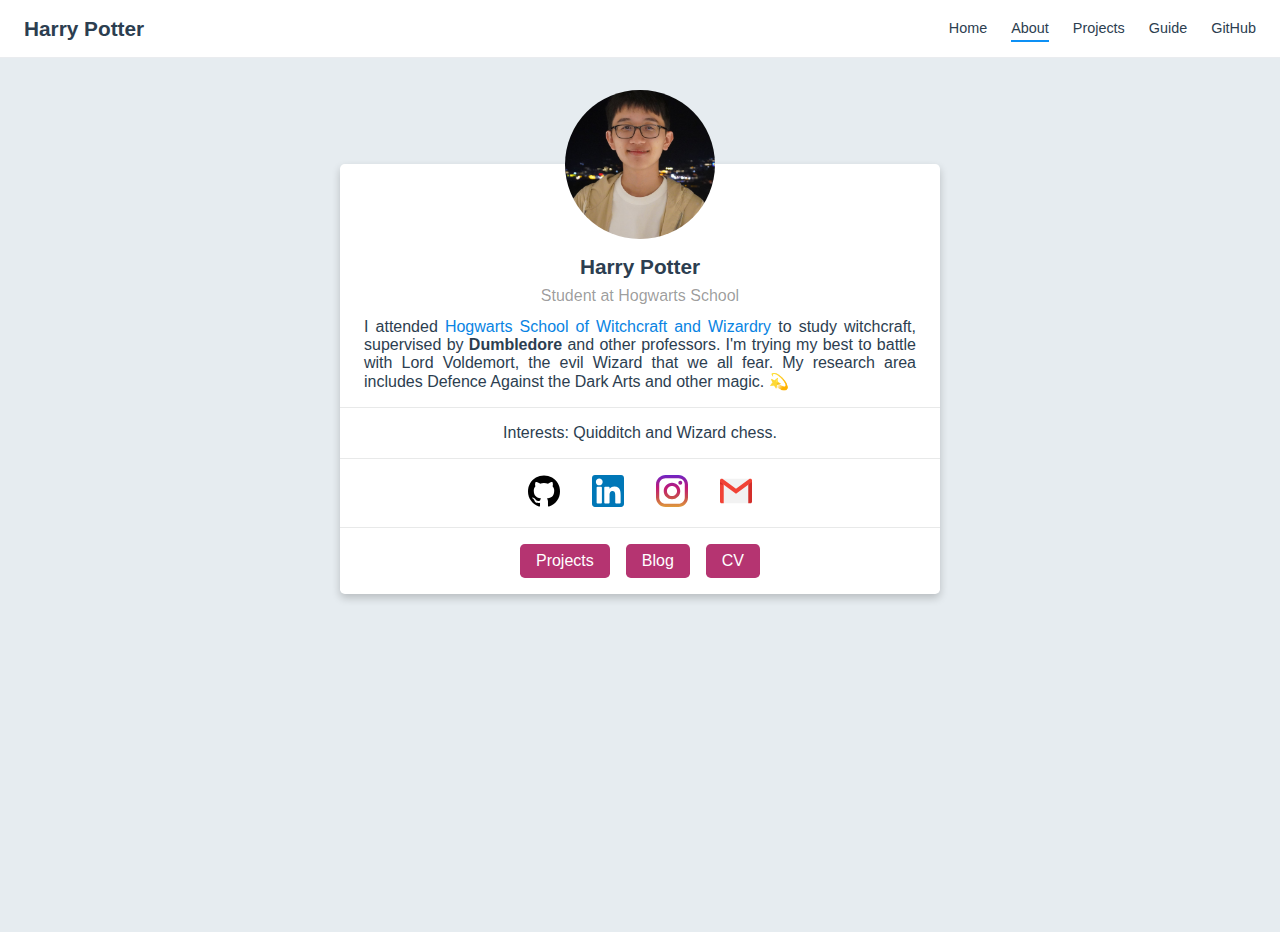
==== about/index.html @ 09f86e86 "init" ====
<!DOCTYPE html>
<html lang="en-US">
  <head>
    <meta charset="utf-8">
    <meta name="viewport" content="width=device-width,initial-scale=1">
    <title>Harry Potter</title>
    <meta name="description" content="The biography and information about me.">
    <link rel="icon" href="/logo.png">
    
    <link rel="preload" href="/assets/css/0.styles.f995b4cf.css" as="style"><link rel="preload" href="/assets/js/app.df54c484.js" as="script"><link rel="preload" href="/assets/js/2.b38bef16.js" as="script"><link rel="preload" href="/assets/js/8.61fb0869.js" as="script"><link rel="preload" href="/assets/js/3.7726ccc9.js" as="script"><link rel="prefetch" href="/assets/js/10.5a56c157.js"><link rel="prefetch" href="/assets/js/11.6be5d245.js"><link rel="prefetch" href="/assets/js/12.5d8c0c77.js"><link rel="prefetch" href="/assets/js/13.39b6d253.js"><link rel="prefetch" href="/assets/js/14.07613883.js"><link rel="prefetch" href="/assets/js/15.4ace50a3.js"><link rel="prefetch" href="/assets/js/16.cf9fee51.js"><link rel="prefetch" href="/assets/js/4.9a7ce981.js"><link rel="prefetch" href="/assets/js/5.bd97189a.js"><link rel="prefetch" href="/assets/js/6.67793f9c.js"><link rel="prefetch" href="/assets/js/7.cb8b0411.js"><link rel="prefetch" href="/assets/js/9.d19f5bf3.js">
    <link rel="stylesheet" href="/assets/css/0.styles.f995b4cf.css">
  </head>
  <body>
    <div id="app" data-server-rendered="true"><div class="theme-container no-sidebar about-page"><header class="navbar"><div class="sidebar-button"><svg xmlns="http://www.w3.org/2000/svg" aria-hidden="true" role="img" viewBox="0 0 448 512" class="icon"><path fill="currentColor" d="M436 124H12c-6.627 0-12-5.373-12-12V80c0-6.627 5.373-12 12-12h424c6.627 0 12 5.373 12 12v32c0 6.627-5.373 12-12 12zm0 160H12c-6.627 0-12-5.373-12-12v-32c0-6.627 5.373-12 12-12h424c6.627 0 12 5.373 12 12v32c0 6.627-5.373 12-12 12zm0 160H12c-6.627 0-12-5.373-12-12v-32c0-6.627 5.373-12 12-12h424c6.627 0 12 5.373 12 12v32c0 6.627-5.373 12-12 12z"></path></svg></div> <a href="/" class="home-link router-link-active"><!----> <span class="site-name">Harry Potter</span></a> <div class="links"><!----> <nav class="nav-links can-hide"><div class="nav-item"><a href="/" class="nav-link">Home</a></div><div class="nav-item"><a href="/about/" class="nav-link router-link-exact-active router-link-active">About</a></div><div class="nav-item"><a href="/projects/" class="nav-link">Projects</a></div><div class="nav-item"><a href="/guide/" class="nav-link">Guide</a></div><div class="nav-item"><a href="https://github.com/mtobeiyf/vuepress-homepage" target="_blank" rel="noopener noreferrer" class="nav-link external">
  GitHub
  <svg xmlns="http://www.w3.org/2000/svg" aria-hidden="true" x="0px" y="0px" viewBox="0 0 100 100" width="15" height="15" class="icon outbound"><path fill="currentColor" d="M18.8,85.1h56l0,0c2.2,0,4-1.8,4-4v-32h-8v28h-48v-48h28v-8h-32l0,0c-2.2,0-4,1.8-4,4v56C14.8,83.3,16.6,85.1,18.8,85.1z"></path> <polygon fill="currentColor" points="45.7,48.7 51.3,54.3 77.2,28.5 77.2,37.2 85.2,37.2 85.2,14.9 62.8,14.9 62.8,22.9 71.5,22.9"></polygon></svg></a></div> <!----></nav></div></header> <div class="sidebar-mask"></div> <aside class="sidebar"><nav class="nav-links"><div class="nav-item"><a href="/" class="nav-link">Home</a></div><div class="nav-item"><a href="/about/" class="nav-link router-link-exact-active router-link-active">About</a></div><div class="nav-item"><a href="/projects/" class="nav-link">Projects</a></div><div class="nav-item"><a href="/guide/" class="nav-link">Guide</a></div><div class="nav-item"><a href="https://github.com/mtobeiyf/vuepress-homepage" target="_blank" rel="noopener noreferrer" class="nav-link external">
  GitHub
  <svg xmlns="http://www.w3.org/2000/svg" aria-hidden="true" x="0px" y="0px" viewBox="0 0 100 100" width="15" height="15" class="icon outbound"><path fill="currentColor" d="M18.8,85.1h56l0,0c2.2,0,4-1.8,4-4v-32h-8v28h-48v-48h28v-8h-32l0,0c-2.2,0-4,1.8-4,4v56C14.8,83.3,16.6,85.1,18.8,85.1z"></path> <polygon fill="currentColor" points="45.7,48.7 51.3,54.3 77.2,28.5 77.2,37.2 85.2,37.2 85.2,14.9 62.8,14.9 62.8,22.9 71.5,22.9"></polygon></svg></a></div> <!----></nav>  <!----> </aside> <main class="page"> <div class="theme-default-content content__default"><div class="about-card"><div class="avatar"><img src="/profile.jpg" alt></div> <div class="card"><div class="bio"><div class="head"><span>
          Harry Potter
        </span></div> <div class="info"><span>
          Student at Hogwarts School
        </span></div> <div class="description"><p>I attended <a href="https://en.wikipedia.org/wiki/Hogwarts" target="_blank" rel="noopener noreferrer">Hogwarts School of Witchcraft and Wizardry<svg xmlns="http://www.w3.org/2000/svg" aria-hidden="true" x="0px" y="0px" viewBox="0 0 100 100" width="15" height="15" class="icon outbound"><path fill="currentColor" d="M18.8,85.1h56l0,0c2.2,0,4-1.8,4-4v-32h-8v28h-48v-48h28v-8h-32l0,0c-2.2,0-4,1.8-4,4v56C14.8,83.3,16.6,85.1,18.8,85.1z"></path> <polygon fill="currentColor" points="45.7,48.7 51.3,54.3 77.2,28.5 77.2,37.2 85.2,37.2 85.2,14.9 62.8,14.9 62.8,22.9 71.5,22.9"></polygon></svg></a> to study witchcraft, supervised by <strong>Dumbledore</strong> and other professors. I'm trying my best to battle with Lord Voldemort, the evil Wizard that we all fear. My research area includes Defence Against the Dark Arts and other magic. 💫</p></div></div> <div class="interests"><span>
        Interests: Quidditch and Wizard chess.
      </span></div> <div class="socials"><div><a href="https://github.com/mtobeiyf" target="_blank"><img src="/icons/github.svg" alt="github" title="github"></a></div><div><a href="https://www.linkedin.com" target="_blank"><img src="/icons/linkedin.svg" alt="linkedin" title="linkedin"></a></div><div><a href="https://www.instagram.com" target="_blank"><img src="/icons/instagram.svg" alt="instagram" title="instagram"></a></div><div><a href="mailto:harry[at]gmail.com" target="_blank"><img src="/icons/email.svg" alt="email" title="email"></a></div></div> <div class="actions"><div><a href="/projects/" target="" class="button">
          Projects
        </a></div><div><a href="https://github.com/mtobeiyf" target="_blank" class="button">
          Blog
        </a></div><div><a href="/article/" target="" class="button">
          CV
        </a></div></div></div></div></div> <footer class="page-edit"><!----> <div class="last-updated"><span class="prefix">Last Updated:</span> <span class="time">1/3/2020, 12:57:27 PM</span></div></footer> <!----> </main></div><div class="global-ui"></div></div>
    <script src="/assets/js/app.df54c484.js" defer></script><script src="/assets/js/2.b38bef16.js" defer></script><script src="/assets/js/8.61fb0869.js" defer></script><script src="/assets/js/3.7726ccc9.js" defer></script>
  </body>
</html>
---- assets/css/0.styles.f995b4cf.css ----
#nprogress{pointer-events:none}#nprogress .bar{background:#0984e3;position:fixed;z-index:1031;top:0;left:0;width:100%;height:2px}#nprogress .peg{display:block;position:absolute;right:0;width:100px;height:100%;box-shadow:0 0 10px #0984e3,0 0 5px #0984e3;opacity:1;-webkit-transform:rotate(3deg) translateY(-4px);transform:rotate(3deg) translateY(-4px)}#nprogress .spinner{display:block;position:fixed;z-index:1031;top:15px;right:15px}#nprogress .spinner-icon{width:18px;height:18px;box-sizing:border-box;border-color:#0984e3 transparent transparent #0984e3;border-style:solid;border-width:2px;border-radius:50%;-webkit-animation:nprogress-spinner .4s linear infinite;animation:nprogress-spinner .4s linear infinite}.nprogress-custom-parent{overflow:hidden;position:relative}.nprogress-custom-parent #nprogress .bar,.nprogress-custom-parent #nprogress .spinner{position:absolute}@-webkit-keyframes nprogress-spinner{0%{-webkit-transform:rotate(0deg);transform:rotate(0deg)}to{-webkit-transform:rotate(1turn);transform:rotate(1turn)}}@keyframes nprogress-spinner{0%{-webkit-transform:rotate(0deg);transform:rotate(0deg)}to{-webkit-transform:rotate(1turn);transform:rotate(1turn)}}.icon.outbound{color:#aaa;display:inline-block;vertical-align:middle;position:relative;top:-1px}.home{padding:3.6rem 2rem 0;max-width:960px;margin:0 auto;display:block}.home .hero{text-align:center}.home .hero img{max-width:100%;max-height:280px;display:block;margin:3rem auto 1.5rem}.home .hero h1{font-size:3rem}.home .hero .action,.home .hero .description,.home .hero h1{margin:1.8rem auto}.home .hero .description{max-width:35rem;font-size:1.6rem;line-height:1.3;color:#6a8bad}.home .hero .action-button{display:inline-block;font-size:1.2rem;color:#fff;background-color:#0984e3;padding:.8rem 1.6rem;border-radius:4px;-webkit-transition:background-color .1s ease;transition:background-color .1s ease;box-sizing:border-box;border-bottom:1px solid #0877cc}.home .hero .action-button:hover{background-color:#1292f6}.home .features{border-top:1px solid #eaecef;padding:1.2rem 0;margin-top:2.5rem;display:-webkit-box;display:flex;flex-wrap:wrap;-webkit-box-align:start;align-items:flex-start;align-content:stretch;-webkit-box-pack:justify;justify-content:space-between}.home .feature{-webkit-box-flex:1;flex-grow:1;flex-basis:30%;max-width:30%}.home .feature h2{font-size:1.4rem;font-weight:500;border-bottom:none;padding-bottom:0;color:#3a5169}.home .feature p{color:#4e6e8e}.home .footer{padding:2.5rem;border-top:1px solid #eaecef;text-align:center;color:#4e6e8e}@media (max-width:719px){.home .features{-webkit-box-orient:vertical;-webkit-box-direction:normal;flex-direction:column}.home .feature{max-width:100%;padding:0 2.5rem}}@media (max-width:419px){.home{padding-left:1.5rem;padding-right:1.5rem}.home .hero img{max-height:210px;margin:2rem auto 1.2rem}.home .hero h1{font-size:2rem}.home .hero .action,.home .hero .description,.home .hero h1{margin:1.2rem auto}.home .hero .description{font-size:1.2rem}.home .hero .action-button{font-size:1rem;padding:.6rem 1.2rem}.home .feature h2{font-size:1.25rem}}.search-box{display:inline-block;position:relative;margin-right:1rem}.search-box input{cursor:text;width:10rem;height:2rem;color:#4e6e8e;display:inline-block;border:1px solid #cfd4db;border-radius:2rem;font-size:.9rem;line-height:2rem;padding:0 .5rem 0 2rem;outline:none;-webkit-transition:all .2s ease;transition:all .2s ease;background:#fff url(/assets/img/search.83621669.svg) .6rem .5rem no-repeat;background-size:1rem}.search-box input:focus{cursor:auto;border-color:#0984e3}.search-box .suggestions{background:#fff;width:20rem;position:absolute;top:1.5rem;border:1px solid #cfd4db;border-radius:6px;padding:.4rem;list-style-type:none}.search-box .suggestions.align-right{right:0}.search-box .suggestion{line-height:1.4;padding:.4rem .6rem;border-radius:4px;cursor:pointer}.search-box .suggestion a{white-space:normal;color:#5d82a6}.search-box .suggestion a .page-title{font-weight:600}.search-box .suggestion a .header{font-size:.9em;margin-left:.25em}.search-box .suggestion.focused{background-color:#f3f4f5}.search-box .suggestion.focused a{color:#0984e3}@media (max-width:959px){.search-box input{cursor:pointer;width:0;border-color:transparent;position:relative}.search-box input:focus{cursor:text;left:0;width:10rem}}@media (-ms-high-contrast:none){.search-box input{height:2rem}}@media (max-width:959px) and (min-width:719px){.search-box .suggestions{left:0}}@media (max-width:719px){.search-box{margin-right:0}.search-box input{left:1rem}.search-box .suggestions{right:0}}@media (max-width:419px){.search-box .suggestions{width:calc(100vw - 4rem)}.search-box input:focus{width:8rem}}.sidebar-button{cursor:pointer;display:none;width:1.25rem;height:1.25rem;position:absolute;padding:.6rem;top:.6rem;left:1rem}.sidebar-button .icon{display:block;width:1.25rem;height:1.25rem}@media (max-width:719px){.sidebar-button{display:block}}.dropdown-enter,.dropdown-leave-to{height:0!important}.dropdown-wrapper{cursor:pointer}.dropdown-wrapper .dropdown-title{display:block;font-size:.9rem;font-family:inherit;cursor:inherit;padding:inherit;line-height:1.4rem;background:transparent;border:none;font-weight:500;color:#2c3e50}.dropdown-wrapper .dropdown-title:hover{border-color:transparent}.dropdown-wrapper .dropdown-title .arrow{vertical-align:middle;margin-top:-1px;margin-left:.4rem}.dropdown-wrapper .nav-dropdown .dropdown-item{color:inherit;line-height:1.7rem}.dropdown-wrapper .nav-dropdown .dropdown-item h4{margin:.45rem 0 0;border-top:1px solid #eee;padding:.45rem 1.5rem 0 1.25rem}.dropdown-wrapper .nav-dropdown .dropdown-item .dropdown-subitem-wrapper{padding:0;list-style:none}.dropdown-wrapper .nav-dropdown .dropdown-item .dropdown-subitem-wrapper .dropdown-subitem{font-size:.9em}.dropdown-wrapper .nav-dropdown .dropdown-item a{display:block;line-height:1.7rem;position:relative;border-bottom:none;font-weight:400;margin-bottom:0;padding:0 1.5rem 0 1.25rem}.dropdown-wrapper .nav-dropdown .dropdown-item a.router-link-active,.dropdown-wrapper .nav-dropdown .dropdown-item a:hover{color:#0984e3}.dropdown-wrapper .nav-dropdown .dropdown-item a.router-link-active:after{content:"";width:0;height:0;border-left:5px solid #0984e3;border-top:3px solid transparent;border-bottom:3px solid transparent;position:absolute;top:calc(50% - 2px);left:9px}.dropdown-wrapper .nav-dropdown .dropdown-item:first-child h4{margin-top:0;padding-top:0;border-top:0}@media (max-width:719px){.dropdown-wrapper.open .dropdown-title{margin-bottom:.5rem}.dropdown-wrapper .dropdown-title{font-weight:600;font-size:inherit}.dropdown-wrapper .dropdown-title:hover{color:#0984e3}.dropdown-wrapper .nav-dropdown{-webkit-transition:height .1s ease-out;transition:height .1s ease-out;overflow:hidden}.dropdown-wrapper .nav-dropdown .dropdown-item h4{border-top:0;margin-top:0;padding-top:0}.dropdown-wrapper .nav-dropdown .dropdown-item>a,.dropdown-wrapper .nav-dropdown .dropdown-item h4{font-size:15px;line-height:2rem}.dropdown-wrapper .nav-dropdown .dropdown-item .dropdown-subitem{font-size:14px;padding-left:1rem}}@media (min-width:719px){.dropdown-wrapper{height:1.8rem}.dropdown-wrapper.open .nav-dropdown,.dropdown-wrapper:hover .nav-dropdown{display:block!important}.dropdown-wrapper.open:blur{display:none}.dropdown-wrapper .dropdown-title .arrow{border-left:4px solid transparent;border-right:4px solid transparent;border-top:6px solid #ccc;border-bottom:0}.dropdown-wrapper .nav-dropdown{display:none;height:auto!important;box-sizing:border-box;max-height:calc(100vh - 2.7rem);overflow-y:auto;position:absolute;top:100%;right:0;background-color:#fff;padding:.6rem 0;border:1px solid;border-color:#ddd #ddd #ccc;text-align:left;border-radius:.25rem;white-space:nowrap;margin:0}}.nav-links{display:inline-block}.nav-links a{line-height:1.4rem;color:inherit}.nav-links a.router-link-active,.nav-links a:hover{color:#0984e3}.nav-links .nav-item{position:relative;display:inline-block;margin-left:1.5rem;line-height:2rem}.nav-links .nav-item:first-child{margin-left:0}.nav-links .repo-link{margin-left:1.5rem}@media (max-width:719px){.nav-links .nav-item,.nav-links .repo-link{margin-left:0}}@media (min-width:719px){.nav-links a.router-link-active,.nav-links a:hover{color:#2c3e50}.nav-item>a:not(.external).router-link-active,.nav-item>a:not(.external):hover{margin-bottom:-2px;border-bottom:2px solid #0d90f5}}.navbar{padding:.7rem 1.5rem;line-height:2.2rem}.navbar a,.navbar img,.navbar span{display:inline-block}.navbar .logo{height:2.2rem;min-width:2.2rem;margin-right:.8rem;vertical-align:top}.navbar .site-name{font-size:1.3rem;font-weight:600;color:#2c3e50;position:relative}.navbar .links{padding-left:1.5rem;box-sizing:border-box;background-color:#fff;white-space:nowrap;font-size:.9rem;position:absolute;right:1.5rem;top:.7rem;display:-webkit-box;display:flex}.navbar .links .search-box{-webkit-box-flex:0;flex:0 0 auto;vertical-align:top}@media (max-width:719px){.navbar{padding-left:4rem}.navbar .can-hide{display:none}.navbar .links{padding-left:1.5rem}.navbar .site-name{width:calc(100vw - 9.4rem);overflow:hidden;white-space:nowrap;text-overflow:ellipsis}}.page-edit{max-width:740px;margin:0 auto;padding:2rem 2.5rem}@media (max-width:959px){.page-edit{padding:2rem}}@media (max-width:419px){.page-edit{padding:1.5rem}}.page-edit{padding-top:1rem;padding-bottom:1rem;overflow:auto}.page-edit .edit-link{display:inline-block}.page-edit .edit-link a{color:#4e6e8e;margin-right:.25rem}.page-edit .last-updated{float:right;font-size:.9em}.page-edit .last-updated .prefix{font-weight:500;color:#4e6e8e}.page-edit .last-updated .time{font-weight:400;color:#aaa}@media (max-width:719px){.page-edit .edit-link{margin-bottom:.5rem}.page-edit .last-updated{font-size:.8em;float:none;text-align:left}}.page-nav{max-width:740px;margin:0 auto;padding:2rem 2.5rem}@media (max-width:959px){.page-nav{padding:2rem}}@media (max-width:419px){.page-nav{padding:1.5rem}}.page-nav{padding-top:1rem;padding-bottom:0}.page-nav .inner{min-height:2rem;margin-top:0;border-top:1px solid #eaecef;padding-top:1rem;overflow:auto}.page-nav .next{float:right}.page{padding-bottom:2rem;display:block}.sidebar-group .sidebar-group{padding-left:.5em}.sidebar-group:not(.collapsable) .sidebar-heading:not(.clickable){cursor:auto;color:inherit}.sidebar-group.is-sub-group{padding-left:0}.sidebar-group.is-sub-group>.sidebar-heading{font-size:.95em;line-height:1.4;font-weight:400;padding-left:2rem}.sidebar-group.is-sub-group>.sidebar-heading:not(.clickable){opacity:.5}.sidebar-group.is-sub-group>.sidebar-group-items{padding-left:1rem}.sidebar-group.is-sub-group>.sidebar-group-items>li>.sidebar-link{font-size:.95em;border-left:none}.sidebar-group.depth-2>.sidebar-heading{border-left:none}.sidebar-heading{color:#2c3e50;-webkit-transition:color .15s ease;transition:color .15s ease;cursor:pointer;font-size:1.1em;font-weight:700;padding:.35rem 1.5rem .35rem 1.25rem;width:100%;box-sizing:border-box;margin:0;border-left:.25rem solid transparent}.sidebar-heading.open,.sidebar-heading:hover{color:inherit}.sidebar-heading .arrow{position:relative;top:-.12em;left:.5em}.sidebar-heading.clickable.active{font-weight:600;color:#0984e3;border-left-color:#0984e3}.sidebar-heading.clickable:hover{color:#0984e3}.sidebar-group-items{-webkit-transition:height .1s ease-out;transition:height .1s ease-out;font-size:.95em;overflow:hidden}.sidebar .sidebar-sub-headers{padding-left:1rem;font-size:.95em}a.sidebar-link{font-size:1em;font-weight:400;display:inline-block;color:#2c3e50;border-left:.25rem solid transparent;padding:.35rem 1rem .35rem 1.25rem;line-height:1.4;width:100%;box-sizing:border-box}a.sidebar-link:hover{color:#0984e3}a.sidebar-link.active{font-weight:600;color:#0984e3;border-left-color:#0984e3}.sidebar-group a.sidebar-link{padding-left:2rem}.sidebar-sub-headers a.sidebar-link{padding-top:.25rem;padding-bottom:.25rem;border-left:none}.sidebar-sub-headers a.sidebar-link.active{font-weight:500}.sidebar ul{padding:0;margin:0;list-style-type:none}.sidebar a{display:inline-block}.sidebar .nav-links{display:none;border-bottom:1px solid #eaecef;padding:.5rem 0 .75rem}.sidebar .nav-links a{font-weight:600}.sidebar .nav-links .nav-item,.sidebar .nav-links .repo-link{display:block;line-height:1.25rem;font-size:1.1em;padding:.5rem 0 .5rem 1.5rem}.sidebar>.sidebar-links{padding:1.5rem 0}.sidebar>.sidebar-links>li>a.sidebar-link{font-size:1.1em;line-height:1.7;font-weight:700}.sidebar>.sidebar-links>li:not(:first-child){margin-top:.75rem}@media (max-width:719px){.sidebar .nav-links{display:block}.sidebar .nav-links .dropdown-wrapper .nav-dropdown .dropdown-item a.router-link-active:after{top:calc(1rem - 2px)}.sidebar>.sidebar-links{padding:1rem 0}}.theme-container.home-page .page{font-size:14px;font-family:lucida grande,lucida sans unicode,lucida,Helvetica Neue,Helvetica,Arial,sans-serif}.theme-container.home-page .page p{margin:0 0 .5rem}.theme-container.home-page .page ol,.theme-container.home-page .page p,.theme-container.home-page .page ul{line-height:normal}.theme-container.home-page .page a{font-weight:400}.theme-container.home-page .page .theme-default-content:not(.custom)>h2{margin-bottom:.5rem}.theme-container.home-page .page .theme-default-content:not(.custom)>h2:first-child+p{margin-top:.5rem}.theme-container.home-page .page .theme-default-content:not(.custom)>h3{padding-top:4rem}.theme-container.home-page .page .md-card{margin-top:.5em}.theme-container.home-page .page .md-card .card-image{padding:.2rem}.theme-container.home-page .page .md-card .card-image img{max-width:3000px;max-height:300px}.theme-container.home-page .page .md-card .card-content p{-webkit-margin-after:.2em}@media (max-width:419px){.theme-container.home-page .page ol,.theme-container.home-page .page p,.theme-container.home-page .page ul{line-height:1.5}.theme-container.home-page .page .md-card .card-image img{width:100%;max-width:400px}}.theme-container.about-page .page{background-color:#e6ecf0;min-height:100vh}.theme-container.about-page .page .last-updated{display:none}.projects-page{background-color:#fafbfc}code[class*=language-],pre[class*=language-]{color:#ccc;background:none;font-family:Consolas,Monaco,Andale Mono,Ubuntu Mono,monospace;font-size:1em;text-align:left;white-space:pre;word-spacing:normal;word-break:normal;word-wrap:normal;line-height:1.5;-moz-tab-size:4;-o-tab-size:4;tab-size:4;-webkit-hyphens:none;-ms-hyphens:none;hyphens:none}pre[class*=language-]{padding:1em;margin:.5em 0;overflow:auto}:not(pre)>code[class*=language-],pre[class*=language-]{background:#2d2d2d}:not(pre)>code[class*=language-]{padding:.1em;border-radius:.3em;white-space:normal}.token.block-comment,.token.cdata,.token.comment,.token.doctype,.token.prolog{color:#999}.token.punctuation{color:#ccc}.token.attr-name,.token.deleted,.token.namespace,.token.tag{color:#e2777a}.token.function-name{color:#6196cc}.token.boolean,.token.function,.token.number{color:#f08d49}.token.class-name,.token.constant,.token.property,.token.symbol{color:#f8c555}.token.atrule,.token.builtin,.token.important,.token.keyword,.token.selector{color:#cc99cd}.token.attr-value,.token.char,.token.regex,.token.string,.token.variable{color:#7ec699}.token.entity,.token.operator,.token.url{color:#67cdcc}.token.bold,.token.important{font-weight:700}.token.italic{font-style:italic}.token.entity{cursor:help}.token.inserted{color:green}.theme-default-content code{color:#476582;padding:.25rem .5rem;margin:0;font-size:.85em;background-color:rgba(27,31,35,.05);border-radius:3px}.theme-default-content code .token.deleted{color:#ec5975}.theme-default-content code .token.inserted{color:#0984e3}.theme-default-content pre,.theme-default-content pre[class*=language-]{line-height:1.4;padding:1.25rem 1.5rem;margin:.85rem 0;background-color:#282c34;border-radius:6px;overflow:auto}.theme-default-content pre[class*=language-] code,.theme-default-content pre code{color:#fff;padding:0;background-color:transparent;border-radius:0}div[class*=language-]{position:relative;background-color:#282c34;border-radius:6px}div[class*=language-] .highlight-lines{-webkit-user-select:none;-ms-user-select:none;user-select:none;padding-top:1.3rem;position:absolute;top:0;left:0;width:100%;line-height:1.4}div[class*=language-] .highlight-lines .highlighted{background-color:rgba(0,0,0,.66)}div[class*=language-] pre,div[class*=language-] pre[class*=language-]{background:transparent;position:relative;z-index:1}div[class*=language-]:before{position:absolute;z-index:3;top:.8em;right:1em;font-size:.75rem;color:hsla(0,0%,100%,.4)}div[class*=language-]:not(.line-numbers-mode) .line-numbers-wrapper{display:none}div[class*=language-].line-numbers-mode .highlight-lines .highlighted{position:relative}div[class*=language-].line-numbers-mode .highlight-lines .highlighted:before{content:" ";position:absolute;z-index:3;left:0;top:0;display:block;width:3.5rem;height:100%;background-color:rgba(0,0,0,.66)}div[class*=language-].line-numbers-mode pre{padding-left:4.5rem;vertical-align:middle}div[class*=language-].line-numbers-mode .line-numbers-wrapper{position:absolute;top:0;width:3.5rem;text-align:center;color:hsla(0,0%,100%,.3);padding:1.25rem 0;line-height:1.4}div[class*=language-].line-numbers-mode .line-numbers-wrapper br{-webkit-user-select:none;-ms-user-select:none;user-select:none}div[class*=language-].line-numbers-mode .line-numbers-wrapper .line-number{position:relative;z-index:4;-webkit-user-select:none;-ms-user-select:none;user-select:none;font-size:.85em}div[class*=language-].line-numbers-mode:after{content:"";position:absolute;z-index:2;top:0;left:0;width:3.5rem;height:100%;border-radius:6px 0 0 6px;border-right:1px solid rgba(0,0,0,.66);background-color:#282c34}div[class~=language-js]:before{content:"js"}div[class~=language-ts]:before{content:"ts"}div[class~=language-html]:before{content:"html"}div[class~=language-md]:before{content:"md"}div[class~=language-vue]:before{content:"vue"}div[class~=language-css]:before{content:"css"}div[class~=language-sass]:before{content:"sass"}div[class~=language-scss]:before{content:"scss"}div[class~=language-less]:before{content:"less"}div[class~=language-stylus]:before{content:"stylus"}div[class~=language-go]:before{content:"go"}div[class~=language-java]:before{content:"java"}div[class~=language-c]:before{content:"c"}div[class~=language-sh]:before{content:"sh"}div[class~=language-yaml]:before{content:"yaml"}div[class~=language-py]:before{content:"py"}div[class~=language-docker]:before{content:"docker"}div[class~=language-dockerfile]:before{content:"dockerfile"}div[class~=language-makefile]:before{content:"makefile"}div[class~=language-javascript]:before{content:"js"}div[class~=language-typescript]:before{content:"ts"}div[class~=language-markup]:before{content:"html"}div[class~=language-markdown]:before{content:"md"}div[class~=language-json]:before{content:"json"}div[class~=language-ruby]:before{content:"rb"}div[class~=language-python]:before{content:"py"}div[class~=language-bash]:before{content:"sh"}div[class~=language-php]:before{content:"php"}.custom-block .custom-block-title{font-weight:600;margin-bottom:-.4rem}.custom-block.danger,.custom-block.tip,.custom-block.warning{padding:.1rem 1.5rem;border-left-width:.5rem;border-left-style:solid;margin:1rem 0}.custom-block.tip{background-color:#f3f5f7;border-color:#42b983}.custom-block.warning{background-color:rgba(255,229,100,.3);border-color:#e7c000;color:#6b5900}.custom-block.warning .custom-block-title{color:#b29400}.custom-block.warning a{color:#2c3e50}.custom-block.danger{background-color:#ffe6e6;border-color:#c00;color:#4d0000}.custom-block.danger .custom-block-title{color:#900}.custom-block.danger a{color:#2c3e50}.arrow{display:inline-block;width:0;height:0}.arrow.up{border-bottom:6px solid #ccc}.arrow.down,.arrow.up{border-left:4px solid transparent;border-right:4px solid transparent}.arrow.down{border-top:6px solid #ccc}.arrow.right{border-left:6px solid #ccc}.arrow.left,.arrow.right{border-top:4px solid transparent;border-bottom:4px solid transparent}.arrow.left{border-right:6px solid #ccc}.theme-default-content:not(.custom){max-width:740px;margin:0 auto;padding:2rem 2.5rem}@media (max-width:959px){.theme-default-content:not(.custom){padding:2rem}}@media (max-width:419px){.theme-default-content:not(.custom){padding:1.5rem}}.table-of-contents .badge{vertical-align:middle}body,html{padding:0;margin:0;background-color:#fff}body{font-family:-apple-system,BlinkMacSystemFont,Segoe UI,Roboto,Oxygen,Ubuntu,Cantarell,Fira Sans,Droid Sans,Helvetica Neue,sans-serif;-webkit-font-smoothing:antialiased;-moz-osx-font-smoothing:grayscale;font-size:16px;color:#2c3e50}.page{padding-left:20rem}.navbar{z-index:20;right:0;height:3.6rem;background-color:#fff;box-sizing:border-box;border-bottom:1px solid #eaecef}.navbar,.sidebar-mask{position:fixed;top:0;left:0}.sidebar-mask{z-index:9;width:100vw;height:100vh;display:none}.sidebar{font-size:16px;background-color:#fff;width:20rem;position:fixed;z-index:10;margin:0;top:3.6rem;left:0;bottom:0;box-sizing:border-box;border-right:1px solid #eaecef;overflow-y:auto}.theme-default-content:not(.custom)>:first-child{margin-top:3.6rem}.theme-default-content:not(.custom) a:hover{text-decoration:underline}.theme-default-content:not(.custom) p.demo{padding:1rem 1.5rem;border:1px solid #ddd;border-radius:4px}.theme-default-content:not(.custom) img{max-width:100%}.theme-default-content.custom{padding:0;margin:0}.theme-default-content.custom img{max-width:100%}a{font-weight:500;text-decoration:none}a,p a code{color:#0984e3}p a code{font-weight:400}kbd{background:#eee;border:.15rem solid #ddd;border-bottom:.25rem solid #ddd;border-radius:.15rem;padding:0 .15em}blockquote{font-size:1rem;color:#999;border-left:.2rem solid #dfe2e5;margin:1rem 0;padding:.25rem 0 .25rem 1rem}blockquote>p{margin:0}ol,ul{padding-left:1.2em}strong{font-weight:600}h1,h2,h3,h4,h5,h6{font-weight:600;line-height:1.25}.theme-default-content:not(.custom)>h1,.theme-default-content:not(.custom)>h2,.theme-default-content:not(.custom)>h3,.theme-default-content:not(.custom)>h4,.theme-default-content:not(.custom)>h5,.theme-default-content:not(.custom)>h6{margin-top:-3.1rem;padding-top:4.6rem;margin-bottom:0}.theme-default-content:not(.custom)>h1:first-child,.theme-default-content:not(.custom)>h2:first-child,.theme-default-content:not(.custom)>h3:first-child,.theme-default-content:not(.custom)>h4:first-child,.theme-default-content:not(.custom)>h5:first-child,.theme-default-content:not(.custom)>h6:first-child{margin-top:-1.5rem;margin-bottom:1rem}.theme-default-content:not(.custom)>h1:first-child+.custom-block,.theme-default-content:not(.custom)>h1:first-child+p,.theme-default-content:not(.custom)>h1:first-child+pre,.theme-default-content:not(.custom)>h2:first-child+.custom-block,.theme-default-content:not(.custom)>h2:first-child+p,.theme-default-content:not(.custom)>h2:first-child+pre,.theme-default-content:not(.custom)>h3:first-child+.custom-block,.theme-default-content:not(.custom)>h3:first-child+p,.theme-default-content:not(.custom)>h3:first-child+pre,.theme-default-content:not(.custom)>h4:first-child+.custom-block,.theme-default-content:not(.custom)>h4:first-child+p,.theme-default-content:not(.custom)>h4:first-child+pre,.theme-default-content:not(.custom)>h5:first-child+.custom-block,.theme-default-content:not(.custom)>h5:first-child+p,.theme-default-content:not(.custom)>h5:first-child+pre,.theme-default-content:not(.custom)>h6:first-child+.custom-block,.theme-default-content:not(.custom)>h6:first-child+p,.theme-default-content:not(.custom)>h6:first-child+pre{margin-top:2rem}h1:hover .header-anchor,h2:hover .header-anchor,h3:hover .header-anchor,h4:hover .header-anchor,h5:hover .header-anchor,h6:hover .header-anchor{opacity:1}h1{font-size:2.2rem}h2{font-size:1.65rem;padding-bottom:.3rem;border-bottom:1px solid #eaecef}h3{font-size:1.35rem}a.header-anchor{font-size:.85em;float:left;margin-left:-.87em;padding-right:.23em;margin-top:.125em;opacity:0}a.header-anchor:hover{text-decoration:none}.line-number,code,kbd{font-family:source-code-pro,Menlo,Monaco,Consolas,Courier New,monospace}ol,p,ul{line-height:1.7}hr{border:0;border-top:1px solid #eaecef}table{border-collapse:collapse;margin:1rem 0;display:block;overflow-x:auto}tr{border-top:1px solid #dfe2e5}tr:nth-child(2n){background-color:#f6f8fa}td,th{border:1px solid #dfe2e5;padding:.6em 1em}.theme-container.sidebar-open .sidebar-mask{display:block}.theme-container.no-navbar .theme-default-content:not(.custom)>h1,.theme-container.no-navbar h2,.theme-container.no-navbar h3,.theme-container.no-navbar h4,.theme-container.no-navbar h5,.theme-container.no-navbar h6{margin-top:1.5rem;padding-top:0}.theme-container.no-navbar .sidebar{top:0}@media (min-width:720px){.theme-container.no-sidebar .sidebar{display:none}.theme-container.no-sidebar .page{padding-left:0}}@media (max-width:959px){.sidebar{font-size:15px;width:16.4rem}.page{padding-left:16.4rem}}@media (max-width:719px){.sidebar{top:0;padding-top:3.6rem;transform:translateX(-100%);transition:transform .2s ease}.page{padding-left:0}.theme-container.sidebar-open .sidebar{transform:translateX(0)}.theme-container.no-navbar .sidebar{padding-top:0}}@media (max-width:419px){h1{font-size:1.9rem}.theme-default-content div[class*=language-]{margin:.85rem -1.5rem;border-radius:0}}.icon.outbound{display:none}.profile{display:-webkit-box;display:flex;-webkit-box-orient:horizontal;-webkit-box-direction:normal;flex-direction:row;-webkit-box-align:stretch;align-items:stretch}.profile .image{max-width:120px}.profile .image img{border-radius:50%;padding:2px;border:1px solid #f2f3f3}.profile .info{display:-webkit-box;display:flex;-webkit-box-flex:1;flex:1 1;-webkit-box-orient:vertical;-webkit-box-direction:normal;flex-direction:column;padding-left:3rem}.profile .info .name{font-size:1.85rem;font-weight:600}.profile .info .socials{display:-webkit-box;display:flex;-webkit-box-orient:horizontal;-webkit-box-direction:normal;flex-direction:row}.profile .info .socials img{width:1.3rem;margin:0 .6rem 0 0;cursor:pointer}.profile .info .socials b{margin-left:1rem}.profile .info .contact .title{font-size:1.2rem;font-weight:400}.profile .info .contact .email{font-family:Courier New,Courier,monospace}@media (max-width:419px){.profile .image{max-width:100px}}.about-card{width:100%;display:-webkit-box;display:flex;-webkit-box-orient:vertical;-webkit-box-direction:normal;flex-direction:column;-webkit-box-align:center;align-items:center}.about-card .avatar{position:relative;z-index:1}.about-card .avatar img{display:block;width:100%;height:auto;max-width:150px;border-radius:500rem}.about-card .card{max-width:600px;width:100%;position:relative;top:-75px;padding-top:75px;margin-left:auto;margin-right:auto;background:#fff;box-shadow:0 4px 8px 0 rgba(0,0,0,.2);border-radius:.3rem;text-align:center}.about-card .card .bio{padding:1em}.about-card .card .bio .head{font-weight:700;font-size:1.3em}.about-card .card .bio .info{padding-top:.5rem;font-size:1em;color:rgba(0,0,0,.4)}.about-card .card .bio .description{text-align:justify}.about-card .card .bio .description p{padding:.8em .5em 0;line-height:normal;-webkit-margin-before:0;-webkit-margin-after:0}.about-card .card .bio .description p a{font-weight:400}.about-card .card .interests{padding:1em 1.5em;border-top:1px solid rgba(34,36,38,.1)}.about-card .card .socials{border-top:1px solid rgba(34,36,38,.1);display:-webkit-box;display:flex;-webkit-box-orient:horizontal;-webkit-box-direction:normal;flex-direction:row;-webkit-box-pack:center;justify-content:center;flex-wrap:wrap}.about-card .card .socials img{width:32px;margin:1em;cursor:pointer}.about-card .card .actions{border-top:1px solid rgba(34,36,38,.1);display:-webkit-box;display:flex;-webkit-box-orient:horizontal;-webkit-box-direction:normal;flex-direction:row;-webkit-box-pack:center;justify-content:center;flex-wrap:wrap}.about-card .card .actions .button{background-color:#b53471;border:none;border-radius:.3em;color:#fff;padding:.5em 1em;margin:1em .5em;font-size:1rem;font-family:inherit;font-weight:400;text-align:center;text-decoration:none;display:inline-block;-webkit-transition-duration:.4s;transition-duration:.4s;cursor:pointer}.about-card .card .actions .button:hover{background-color:#34495e}.about-card .footer{padding:1rem;font-weight:200;font-size:1rem;text-align:center;color:#9fa9aa;margin-top:auto}.md-card{background-color:#fff;margin-top:1em;min-height:150px;-webkit-box-orient:horizontal;-webkit-box-direction:normal;flex-direction:row;-webkit-box-align:stretch;align-items:stretch}.md-card,.md-card .card-image{display:-webkit-box;display:flex}.md-card .card-image{-webkit-box-align:center;align-items:center;padding:.5rem}.md-card .card-image img{max-width:150px;max-height:150px;height:150px;border:1px solid #eee;border-radius:.2rem;-o-object-fit:cover;object-fit:cover}.md-card .card-content{padding:.5rem;-webkit-box-flex:1;flex-grow:1}.md-card .card-content p{line-height:normal;-webkit-margin-before:0;-webkit-margin-after:.5em}.md-card .card-content blockquote{font-size:1rem}.md-card.show-border{border:1px solid #eee;border-radius:.5rem;box-shadow:0 5px 15px -5px rgba(0,0,0,.1);padding:.5rem}@media (max-width:419px){.md-card{display:-webkit-box;display:flex;-webkit-box-orient:vertical;-webkit-box-direction:normal;flex-direction:column;margin:1rem -.5rem;padding:.5rem;box-sizing:border-box}.md-card .card-image{-webkit-box-flex:1;flex-grow:1;-webkit-box-align:stretch;align-items:stretch}.md-card .card-image img{width:100%;max-width:400px}.md-card .card-content pre{margin:0;border-radius:6px}}.badge[data-v-c13ee5b0]{display:inline-block;font-size:14px;height:18px;line-height:18px;border-radius:3px;padding:0 6px;color:#fff}.badge.green[data-v-c13ee5b0],.badge.tip[data-v-c13ee5b0],.badge[data-v-c13ee5b0]{background-color:#42b983}.badge.error[data-v-c13ee5b0]{background-color:#da5961}.badge.warn[data-v-c13ee5b0],.badge.warning[data-v-c13ee5b0],.badge.yellow[data-v-c13ee5b0]{background-color:#e7c000}.badge+.badge[data-v-c13ee5b0]{margin-left:5px}
---- assets/css/0.styles.f995b4cf.css ----
#nprogress{pointer-events:none}#nprogress .bar{background:#0984e3;position:fixed;z-index:1031;top:0;left:0;width:100%;height:2px}#nprogress .peg{display:block;position:absolute;right:0;width:100px;height:100%;box-shadow:0 0 10px #0984e3,0 0 5px #0984e3;opacity:1;-webkit-transform:rotate(3deg) translateY(-4px);transform:rotate(3deg) translateY(-4px)}#nprogress .spinner{display:block;position:fixed;z-index:1031;top:15px;right:15px}#nprogress .spinner-icon{width:18px;height:18px;box-sizing:border-box;border-color:#0984e3 transparent transparent #0984e3;border-style:solid;border-width:2px;border-radius:50%;-webkit-animation:nprogress-spinner .4s linear infinite;animation:nprogress-spinner .4s linear infinite}.nprogress-custom-parent{overflow:hidden;position:relative}.nprogress-custom-parent #nprogress .bar,.nprogress-custom-parent #nprogress .spinner{position:absolute}@-webkit-keyframes nprogress-spinner{0%{-webkit-transform:rotate(0deg);transform:rotate(0deg)}to{-webkit-transform:rotate(1turn);transform:rotate(1turn)}}@keyframes nprogress-spinner{0%{-webkit-transform:rotate(0deg);transform:rotate(0deg)}to{-webkit-transform:rotate(1turn);transform:rotate(1turn)}}.icon.outbound{color:#aaa;display:inline-block;vertical-align:middle;position:relative;top:-1px}.home{padding:3.6rem 2rem 0;max-width:960px;margin:0 auto;display:block}.home .hero{text-align:center}.home .hero img{max-width:100%;max-height:280px;display:block;margin:3rem auto 1.5rem}.home .hero h1{font-size:3rem}.home .hero .action,.home .hero .description,.home .hero h1{margin:1.8rem auto}.home .hero .description{max-width:35rem;font-size:1.6rem;line-height:1.3;color:#6a8bad}.home .hero .action-button{display:inline-block;font-size:1.2rem;color:#fff;background-color:#0984e3;padding:.8rem 1.6rem;border-radius:4px;-webkit-transition:background-color .1s ease;transition:background-color .1s ease;box-sizing:border-box;border-bottom:1px solid #0877cc}.home .hero .action-button:hover{background-color:#1292f6}.home .features{border-top:1px solid #eaecef;padding:1.2rem 0;margin-top:2.5rem;display:-webkit-box;display:flex;flex-wrap:wrap;-webkit-box-align:start;align-items:flex-start;align-content:stretch;-webkit-box-pack:justify;justify-content:space-between}.home .feature{-webkit-box-flex:1;flex-grow:1;flex-basis:30%;max-width:30%}.home .feature h2{font-size:1.4rem;font-weight:500;border-bottom:none;padding-bottom:0;color:#3a5169}.home .feature p{color:#4e6e8e}.home .footer{padding:2.5rem;border-top:1px solid #eaecef;text-align:center;color:#4e6e8e}@media (max-width:719px){.home .features{-webkit-box-orient:vertical;-webkit-box-direction:normal;flex-direction:column}.home .feature{max-width:100%;padding:0 2.5rem}}@media (max-width:419px){.home{padding-left:1.5rem;padding-right:1.5rem}.home .hero img{max-height:210px;margin:2rem auto 1.2rem}.home .hero h1{font-size:2rem}.home .hero .action,.home .hero .description,.home .hero h1{margin:1.2rem auto}.home .hero .description{font-size:1.2rem}.home .hero .action-button{font-size:1rem;padding:.6rem 1.2rem}.home .feature h2{font-size:1.25rem}}.search-box{display:inline-block;position:relative;margin-right:1rem}.search-box input{cursor:text;width:10rem;height:2rem;color:#4e6e8e;display:inline-block;border:1px solid #cfd4db;border-radius:2rem;font-size:.9rem;line-height:2rem;padding:0 .5rem 0 2rem;outline:none;-webkit-transition:all .2s ease;transition:all .2s ease;background:#fff url(/assets/img/search.83621669.svg) .6rem .5rem no-repeat;background-size:1rem}.search-box input:focus{cursor:auto;border-color:#0984e3}.search-box .suggestions{background:#fff;width:20rem;position:absolute;top:1.5rem;border:1px solid #cfd4db;border-radius:6px;padding:.4rem;list-style-type:none}.search-box .suggestions.align-right{right:0}.search-box .suggestion{line-height:1.4;padding:.4rem .6rem;border-radius:4px;cursor:pointer}.search-box .suggestion a{white-space:normal;color:#5d82a6}.search-box .suggestion a .page-title{font-weight:600}.search-box .suggestion a .header{font-size:.9em;margin-left:.25em}.search-box .suggestion.focused{background-color:#f3f4f5}.search-box .suggestion.focused a{color:#0984e3}@media (max-width:959px){.search-box input{cursor:pointer;width:0;border-color:transparent;position:relative}.search-box input:focus{cursor:text;left:0;width:10rem}}@media (-ms-high-contrast:none){.search-box input{height:2rem}}@media (max-width:959px) and (min-width:719px){.search-box .suggestions{left:0}}@media (max-width:719px){.search-box{margin-right:0}.search-box input{left:1rem}.search-box .suggestions{right:0}}@media (max-width:419px){.search-box .suggestions{width:calc(100vw - 4rem)}.search-box input:focus{width:8rem}}.sidebar-button{cursor:pointer;display:none;width:1.25rem;height:1.25rem;position:absolute;padding:.6rem;top:.6rem;left:1rem}.sidebar-button .icon{display:block;width:1.25rem;height:1.25rem}@media (max-width:719px){.sidebar-button{display:block}}.dropdown-enter,.dropdown-leave-to{height:0!important}.dropdown-wrapper{cursor:pointer}.dropdown-wrapper .dropdown-title{display:block;font-size:.9rem;font-family:inherit;cursor:inherit;padding:inherit;line-height:1.4rem;background:transparent;border:none;font-weight:500;color:#2c3e50}.dropdown-wrapper .dropdown-title:hover{border-color:transparent}.dropdown-wrapper .dropdown-title .arrow{vertical-align:middle;margin-top:-1px;margin-left:.4rem}.dropdown-wrapper .nav-dropdown .dropdown-item{color:inherit;line-height:1.7rem}.dropdown-wrapper .nav-dropdown .dropdown-item h4{margin:.45rem 0 0;border-top:1px solid #eee;padding:.45rem 1.5rem 0 1.25rem}.dropdown-wrapper .nav-dropdown .dropdown-item .dropdown-subitem-wrapper{padding:0;list-style:none}.dropdown-wrapper .nav-dropdown .dropdown-item .dropdown-subitem-wrapper .dropdown-subitem{font-size:.9em}.dropdown-wrapper .nav-dropdown .dropdown-item a{display:block;line-height:1.7rem;position:relative;border-bottom:none;font-weight:400;margin-bottom:0;padding:0 1.5rem 0 1.25rem}.dropdown-wrapper .nav-dropdown .dropdown-item a.router-link-active,.dropdown-wrapper .nav-dropdown .dropdown-item a:hover{color:#0984e3}.dropdown-wrapper .nav-dropdown .dropdown-item a.router-link-active:after{content:"";width:0;height:0;border-left:5px solid #0984e3;border-top:3px solid transparent;border-bottom:3px solid transparent;position:absolute;top:calc(50% - 2px);left:9px}.dropdown-wrapper .nav-dropdown .dropdown-item:first-child h4{margin-top:0;padding-top:0;border-top:0}@media (max-width:719px){.dropdown-wrapper.open .dropdown-title{margin-bottom:.5rem}.dropdown-wrapper .dropdown-title{font-weight:600;font-size:inherit}.dropdown-wrapper .dropdown-title:hover{color:#0984e3}.dropdown-wrapper .nav-dropdown{-webkit-transition:height .1s ease-out;transition:height .1s ease-out;overflow:hidden}.dropdown-wrapper .nav-dropdown .dropdown-item h4{border-top:0;margin-top:0;padding-top:0}.dropdown-wrapper .nav-dropdown .dropdown-item>a,.dropdown-wrapper .nav-dropdown .dropdown-item h4{font-size:15px;line-height:2rem}.dropdown-wrapper .nav-dropdown .dropdown-item .dropdown-subitem{font-size:14px;padding-left:1rem}}@media (min-width:719px){.dropdown-wrapper{height:1.8rem}.dropdown-wrapper.open .nav-dropdown,.dropdown-wrapper:hover .nav-dropdown{display:block!important}.dropdown-wrapper.open:blur{display:none}.dropdown-wrapper .dropdown-title .arrow{border-left:4px solid transparent;border-right:4px solid transparent;border-top:6px solid #ccc;border-bottom:0}.dropdown-wrapper .nav-dropdown{display:none;height:auto!important;box-sizing:border-box;max-height:calc(100vh - 2.7rem);overflow-y:auto;position:absolute;top:100%;right:0;background-color:#fff;padding:.6rem 0;border:1px solid;border-color:#ddd #ddd #ccc;text-align:left;border-radius:.25rem;white-space:nowrap;margin:0}}.nav-links{display:inline-block}.nav-links a{line-height:1.4rem;color:inherit}.nav-links a.router-link-active,.nav-links a:hover{color:#0984e3}.nav-links .nav-item{position:relative;display:inline-block;margin-left:1.5rem;line-height:2rem}.nav-links .nav-item:first-child{margin-left:0}.nav-links .repo-link{margin-left:1.5rem}@media (max-width:719px){.nav-links .nav-item,.nav-links .repo-link{margin-left:0}}@media (min-width:719px){.nav-links a.router-link-active,.nav-links a:hover{color:#2c3e50}.nav-item>a:not(.external).router-link-active,.nav-item>a:not(.external):hover{margin-bottom:-2px;border-bottom:2px solid #0d90f5}}.navbar{padding:.7rem 1.5rem;line-height:2.2rem}.navbar a,.navbar img,.navbar span{display:inline-block}.navbar .logo{height:2.2rem;min-width:2.2rem;margin-right:.8rem;vertical-align:top}.navbar .site-name{font-size:1.3rem;font-weight:600;color:#2c3e50;position:relative}.navbar .links{padding-left:1.5rem;box-sizing:border-box;background-color:#fff;white-space:nowrap;font-size:.9rem;position:absolute;right:1.5rem;top:.7rem;display:-webkit-box;display:flex}.navbar .links .search-box{-webkit-box-flex:0;flex:0 0 auto;vertical-align:top}@media (max-width:719px){.navbar{padding-left:4rem}.navbar .can-hide{display:none}.navbar .links{padding-left:1.5rem}.navbar .site-name{width:calc(100vw - 9.4rem);overflow:hidden;white-space:nowrap;text-overflow:ellipsis}}.page-edit{max-width:740px;margin:0 auto;padding:2rem 2.5rem}@media (max-width:959px){.page-edit{padding:2rem}}@media (max-width:419px){.page-edit{padding:1.5rem}}.page-edit{padding-top:1rem;padding-bottom:1rem;overflow:auto}.page-edit .edit-link{display:inline-block}.page-edit .edit-link a{color:#4e6e8e;margin-right:.25rem}.page-edit .last-updated{float:right;font-size:.9em}.page-edit .last-updated .prefix{font-weight:500;color:#4e6e8e}.page-edit .last-updated .time{font-weight:400;color:#aaa}@media (max-width:719px){.page-edit .edit-link{margin-bottom:.5rem}.page-edit .last-updated{font-size:.8em;float:none;text-align:left}}.page-nav{max-width:740px;margin:0 auto;padding:2rem 2.5rem}@media (max-width:959px){.page-nav{padding:2rem}}@media (max-width:419px){.page-nav{padding:1.5rem}}.page-nav{padding-top:1rem;padding-bottom:0}.page-nav .inner{min-height:2rem;margin-top:0;border-top:1px solid #eaecef;padding-top:1rem;overflow:auto}.page-nav .next{float:right}.page{padding-bottom:2rem;display:block}.sidebar-group .sidebar-group{padding-left:.5em}.sidebar-group:not(.collapsable) .sidebar-heading:not(.clickable){cursor:auto;color:inherit}.sidebar-group.is-sub-group{padding-left:0}.sidebar-group.is-sub-group>.sidebar-heading{font-size:.95em;line-height:1.4;font-weight:400;padding-left:2rem}.sidebar-group.is-sub-group>.sidebar-heading:not(.clickable){opacity:.5}.sidebar-group.is-sub-group>.sidebar-group-items{padding-left:1rem}.sidebar-group.is-sub-group>.sidebar-group-items>li>.sidebar-link{font-size:.95em;border-left:none}.sidebar-group.depth-2>.sidebar-heading{border-left:none}.sidebar-heading{color:#2c3e50;-webkit-transition:color .15s ease;transition:color .15s ease;cursor:pointer;font-size:1.1em;font-weight:700;padding:.35rem 1.5rem .35rem 1.25rem;width:100%;box-sizing:border-box;margin:0;border-left:.25rem solid transparent}.sidebar-heading.open,.sidebar-heading:hover{color:inherit}.sidebar-heading .arrow{position:relative;top:-.12em;left:.5em}.sidebar-heading.clickable.active{font-weight:600;color:#0984e3;border-left-color:#0984e3}.sidebar-heading.clickable:hover{color:#0984e3}.sidebar-group-items{-webkit-transition:height .1s ease-out;transition:height .1s ease-out;font-size:.95em;overflow:hidden}.sidebar .sidebar-sub-headers{padding-left:1rem;font-size:.95em}a.sidebar-link{font-size:1em;font-weight:400;display:inline-block;color:#2c3e50;border-left:.25rem solid transparent;padding:.35rem 1rem .35rem 1.25rem;line-height:1.4;width:100%;box-sizing:border-box}a.sidebar-link:hover{color:#0984e3}a.sidebar-link.active{font-weight:600;color:#0984e3;border-left-color:#0984e3}.sidebar-group a.sidebar-link{padding-left:2rem}.sidebar-sub-headers a.sidebar-link{padding-top:.25rem;padding-bottom:.25rem;border-left:none}.sidebar-sub-headers a.sidebar-link.active{font-weight:500}.sidebar ul{padding:0;margin:0;list-style-type:none}.sidebar a{display:inline-block}.sidebar .nav-links{display:none;border-bottom:1px solid #eaecef;padding:.5rem 0 .75rem}.sidebar .nav-links a{font-weight:600}.sidebar .nav-links .nav-item,.sidebar .nav-links .repo-link{display:block;line-height:1.25rem;font-size:1.1em;padding:.5rem 0 .5rem 1.5rem}.sidebar>.sidebar-links{padding:1.5rem 0}.sidebar>.sidebar-links>li>a.sidebar-link{font-size:1.1em;line-height:1.7;font-weight:700}.sidebar>.sidebar-links>li:not(:first-child){margin-top:.75rem}@media (max-width:719px){.sidebar .nav-links{display:block}.sidebar .nav-links .dropdown-wrapper .nav-dropdown .dropdown-item a.router-link-active:after{top:calc(1rem - 2px)}.sidebar>.sidebar-links{padding:1rem 0}}.theme-container.home-page .page{font-size:14px;font-family:lucida grande,lucida sans unicode,lucida,Helvetica Neue,Helvetica,Arial,sans-serif}.theme-container.home-page .page p{margin:0 0 .5rem}.theme-container.home-page .page ol,.theme-container.home-page .page p,.theme-container.home-page .page ul{line-height:normal}.theme-container.home-page .page a{font-weight:400}.theme-container.home-page .page .theme-default-content:not(.custom)>h2{margin-bottom:.5rem}.theme-container.home-page .page .theme-default-content:not(.custom)>h2:first-child+p{margin-top:.5rem}.theme-container.home-page .page .theme-default-content:not(.custom)>h3{padding-top:4rem}.theme-container.home-page .page .md-card{margin-top:.5em}.theme-container.home-page .page .md-card .card-image{padding:.2rem}.theme-container.home-page .page .md-card .card-image img{max-width:3000px;max-height:300px}.theme-container.home-page .page .md-card .card-content p{-webkit-margin-after:.2em}@media (max-width:419px){.theme-container.home-page .page ol,.theme-container.home-page .page p,.theme-container.home-page .page ul{line-height:1.5}.theme-container.home-page .page .md-card .card-image img{width:100%;max-width:400px}}.theme-container.about-page .page{background-color:#e6ecf0;min-height:100vh}.theme-container.about-page .page .last-updated{display:none}.projects-page{background-color:#fafbfc}code[class*=language-],pre[class*=language-]{color:#ccc;background:none;font-family:Consolas,Monaco,Andale Mono,Ubuntu Mono,monospace;font-size:1em;text-align:left;white-space:pre;word-spacing:normal;word-break:normal;word-wrap:normal;line-height:1.5;-moz-tab-size:4;-o-tab-size:4;tab-size:4;-webkit-hyphens:none;-ms-hyphens:none;hyphens:none}pre[class*=language-]{padding:1em;margin:.5em 0;overflow:auto}:not(pre)>code[class*=language-],pre[class*=language-]{background:#2d2d2d}:not(pre)>code[class*=language-]{padding:.1em;border-radius:.3em;white-space:normal}.token.block-comment,.token.cdata,.token.comment,.token.doctype,.token.prolog{color:#999}.token.punctuation{color:#ccc}.token.attr-name,.token.deleted,.token.namespace,.token.tag{color:#e2777a}.token.function-name{color:#6196cc}.token.boolean,.token.function,.token.number{color:#f08d49}.token.class-name,.token.constant,.token.property,.token.symbol{color:#f8c555}.token.atrule,.token.builtin,.token.important,.token.keyword,.token.selector{color:#cc99cd}.token.attr-value,.token.char,.token.regex,.token.string,.token.variable{color:#7ec699}.token.entity,.token.operator,.token.url{color:#67cdcc}.token.bold,.token.important{font-weight:700}.token.italic{font-style:italic}.token.entity{cursor:help}.token.inserted{color:green}.theme-default-content code{color:#476582;padding:.25rem .5rem;margin:0;font-size:.85em;background-color:rgba(27,31,35,.05);border-radius:3px}.theme-default-content code .token.deleted{color:#ec5975}.theme-default-content code .token.inserted{color:#0984e3}.theme-default-content pre,.theme-default-content pre[class*=language-]{line-height:1.4;padding:1.25rem 1.5rem;margin:.85rem 0;background-color:#282c34;border-radius:6px;overflow:auto}.theme-default-content pre[class*=language-] code,.theme-default-content pre code{color:#fff;padding:0;background-color:transparent;border-radius:0}div[class*=language-]{position:relative;background-color:#282c34;border-radius:6px}div[class*=language-] .highlight-lines{-webkit-user-select:none;-ms-user-select:none;user-select:none;padding-top:1.3rem;position:absolute;top:0;left:0;width:100%;line-height:1.4}div[class*=language-] .highlight-lines .highlighted{background-color:rgba(0,0,0,.66)}div[class*=language-] pre,div[class*=language-] pre[class*=language-]{background:transparent;position:relative;z-index:1}div[class*=language-]:before{position:absolute;z-index:3;top:.8em;right:1em;font-size:.75rem;color:hsla(0,0%,100%,.4)}div[class*=language-]:not(.line-numbers-mode) .line-numbers-wrapper{display:none}div[class*=language-].line-numbers-mode .highlight-lines .highlighted{position:relative}div[class*=language-].line-numbers-mode .highlight-lines .highlighted:before{content:" ";position:absolute;z-index:3;left:0;top:0;display:block;width:3.5rem;height:100%;background-color:rgba(0,0,0,.66)}div[class*=language-].line-numbers-mode pre{padding-left:4.5rem;vertical-align:middle}div[class*=language-].line-numbers-mode .line-numbers-wrapper{position:absolute;top:0;width:3.5rem;text-align:center;color:hsla(0,0%,100%,.3);padding:1.25rem 0;line-height:1.4}div[class*=language-].line-numbers-mode .line-numbers-wrapper br{-webkit-user-select:none;-ms-user-select:none;user-select:none}div[class*=language-].line-numbers-mode .line-numbers-wrapper .line-number{position:relative;z-index:4;-webkit-user-select:none;-ms-user-select:none;user-select:none;font-size:.85em}div[class*=language-].line-numbers-mode:after{content:"";position:absolute;z-index:2;top:0;left:0;width:3.5rem;height:100%;border-radius:6px 0 0 6px;border-right:1px solid rgba(0,0,0,.66);background-color:#282c34}div[class~=language-js]:before{content:"js"}div[class~=language-ts]:before{content:"ts"}div[class~=language-html]:before{content:"html"}div[class~=language-md]:before{content:"md"}div[class~=language-vue]:before{content:"vue"}div[class~=language-css]:before{content:"css"}div[class~=language-sass]:before{content:"sass"}div[class~=language-scss]:before{content:"scss"}div[class~=language-less]:before{content:"less"}div[class~=language-stylus]:before{content:"stylus"}div[class~=language-go]:before{content:"go"}div[class~=language-java]:before{content:"java"}div[class~=language-c]:before{content:"c"}div[class~=language-sh]:before{content:"sh"}div[class~=language-yaml]:before{content:"yaml"}div[class~=language-py]:before{content:"py"}div[class~=language-docker]:before{content:"docker"}div[class~=language-dockerfile]:before{content:"dockerfile"}div[class~=language-makefile]:before{content:"makefile"}div[class~=language-javascript]:before{content:"js"}div[class~=language-typescript]:before{content:"ts"}div[class~=language-markup]:before{content:"html"}div[class~=language-markdown]:before{content:"md"}div[class~=language-json]:before{content:"json"}div[class~=language-ruby]:before{content:"rb"}div[class~=language-python]:before{content:"py"}div[class~=language-bash]:before{content:"sh"}div[class~=language-php]:before{content:"php"}.custom-block .custom-block-title{font-weight:600;margin-bottom:-.4rem}.custom-block.danger,.custom-block.tip,.custom-block.warning{padding:.1rem 1.5rem;border-left-width:.5rem;border-left-style:solid;margin:1rem 0}.custom-block.tip{background-color:#f3f5f7;border-color:#42b983}.custom-block.warning{background-color:rgba(255,229,100,.3);border-color:#e7c000;color:#6b5900}.custom-block.warning .custom-block-title{color:#b29400}.custom-block.warning a{color:#2c3e50}.custom-block.danger{background-color:#ffe6e6;border-color:#c00;color:#4d0000}.custom-block.danger .custom-block-title{color:#900}.custom-block.danger a{color:#2c3e50}.arrow{display:inline-block;width:0;height:0}.arrow.up{border-bottom:6px solid #ccc}.arrow.down,.arrow.up{border-left:4px solid transparent;border-right:4px solid transparent}.arrow.down{border-top:6px solid #ccc}.arrow.right{border-left:6px solid #ccc}.arrow.left,.arrow.right{border-top:4px solid transparent;border-bottom:4px solid transparent}.arrow.left{border-right:6px solid #ccc}.theme-default-content:not(.custom){max-width:740px;margin:0 auto;padding:2rem 2.5rem}@media (max-width:959px){.theme-default-content:not(.custom){padding:2rem}}@media (max-width:419px){.theme-default-content:not(.custom){padding:1.5rem}}.table-of-contents .badge{vertical-align:middle}body,html{padding:0;margin:0;background-color:#fff}body{font-family:-apple-system,BlinkMacSystemFont,Segoe UI,Roboto,Oxygen,Ubuntu,Cantarell,Fira Sans,Droid Sans,Helvetica Neue,sans-serif;-webkit-font-smoothing:antialiased;-moz-osx-font-smoothing:grayscale;font-size:16px;color:#2c3e50}.page{padding-left:20rem}.navbar{z-index:20;right:0;height:3.6rem;background-color:#fff;box-sizing:border-box;border-bottom:1px solid #eaecef}.navbar,.sidebar-mask{position:fixed;top:0;left:0}.sidebar-mask{z-index:9;width:100vw;height:100vh;display:none}.sidebar{font-size:16px;background-color:#fff;width:20rem;position:fixed;z-index:10;margin:0;top:3.6rem;left:0;bottom:0;box-sizing:border-box;border-right:1px solid #eaecef;overflow-y:auto}.theme-default-content:not(.custom)>:first-child{margin-top:3.6rem}.theme-default-content:not(.custom) a:hover{text-decoration:underline}.theme-default-content:not(.custom) p.demo{padding:1rem 1.5rem;border:1px solid #ddd;border-radius:4px}.theme-default-content:not(.custom) img{max-width:100%}.theme-default-content.custom{padding:0;margin:0}.theme-default-content.custom img{max-width:100%}a{font-weight:500;text-decoration:none}a,p a code{color:#0984e3}p a code{font-weight:400}kbd{background:#eee;border:.15rem solid #ddd;border-bottom:.25rem solid #ddd;border-radius:.15rem;padding:0 .15em}blockquote{font-size:1rem;color:#999;border-left:.2rem solid #dfe2e5;margin:1rem 0;padding:.25rem 0 .25rem 1rem}blockquote>p{margin:0}ol,ul{padding-left:1.2em}strong{font-weight:600}h1,h2,h3,h4,h5,h6{font-weight:600;line-height:1.25}.theme-default-content:not(.custom)>h1,.theme-default-content:not(.custom)>h2,.theme-default-content:not(.custom)>h3,.theme-default-content:not(.custom)>h4,.theme-default-content:not(.custom)>h5,.theme-default-content:not(.custom)>h6{margin-top:-3.1rem;padding-top:4.6rem;margin-bottom:0}.theme-default-content:not(.custom)>h1:first-child,.theme-default-content:not(.custom)>h2:first-child,.theme-default-content:not(.custom)>h3:first-child,.theme-default-content:not(.custom)>h4:first-child,.theme-default-content:not(.custom)>h5:first-child,.theme-default-content:not(.custom)>h6:first-child{margin-top:-1.5rem;margin-bottom:1rem}.theme-default-content:not(.custom)>h1:first-child+.custom-block,.theme-default-content:not(.custom)>h1:first-child+p,.theme-default-content:not(.custom)>h1:first-child+pre,.theme-default-content:not(.custom)>h2:first-child+.custom-block,.theme-default-content:not(.custom)>h2:first-child+p,.theme-default-content:not(.custom)>h2:first-child+pre,.theme-default-content:not(.custom)>h3:first-child+.custom-block,.theme-default-content:not(.custom)>h3:first-child+p,.theme-default-content:not(.custom)>h3:first-child+pre,.theme-default-content:not(.custom)>h4:first-child+.custom-block,.theme-default-content:not(.custom)>h4:first-child+p,.theme-default-content:not(.custom)>h4:first-child+pre,.theme-default-content:not(.custom)>h5:first-child+.custom-block,.theme-default-content:not(.custom)>h5:first-child+p,.theme-default-content:not(.custom)>h5:first-child+pre,.theme-default-content:not(.custom)>h6:first-child+.custom-block,.theme-default-content:not(.custom)>h6:first-child+p,.theme-default-content:not(.custom)>h6:first-child+pre{margin-top:2rem}h1:hover .header-anchor,h2:hover .header-anchor,h3:hover .header-anchor,h4:hover .header-anchor,h5:hover .header-anchor,h6:hover .header-anchor{opacity:1}h1{font-size:2.2rem}h2{font-size:1.65rem;padding-bottom:.3rem;border-bottom:1px solid #eaecef}h3{font-size:1.35rem}a.header-anchor{font-size:.85em;float:left;margin-left:-.87em;padding-right:.23em;margin-top:.125em;opacity:0}a.header-anchor:hover{text-decoration:none}.line-number,code,kbd{font-family:source-code-pro,Menlo,Monaco,Consolas,Courier New,monospace}ol,p,ul{line-height:1.7}hr{border:0;border-top:1px solid #eaecef}table{border-collapse:collapse;margin:1rem 0;display:block;overflow-x:auto}tr{border-top:1px solid #dfe2e5}tr:nth-child(2n){background-color:#f6f8fa}td,th{border:1px solid #dfe2e5;padding:.6em 1em}.theme-container.sidebar-open .sidebar-mask{display:block}.theme-container.no-navbar .theme-default-content:not(.custom)>h1,.theme-container.no-navbar h2,.theme-container.no-navbar h3,.theme-container.no-navbar h4,.theme-container.no-navbar h5,.theme-container.no-navbar h6{margin-top:1.5rem;padding-top:0}.theme-container.no-navbar .sidebar{top:0}@media (min-width:720px){.theme-container.no-sidebar .sidebar{display:none}.theme-container.no-sidebar .page{padding-left:0}}@media (max-width:959px){.sidebar{font-size:15px;width:16.4rem}.page{padding-left:16.4rem}}@media (max-width:719px){.sidebar{top:0;padding-top:3.6rem;transform:translateX(-100%);transition:transform .2s ease}.page{padding-left:0}.theme-container.sidebar-open .sidebar{transform:translateX(0)}.theme-container.no-navbar .sidebar{padding-top:0}}@media (max-width:419px){h1{font-size:1.9rem}.theme-default-content div[class*=language-]{margin:.85rem -1.5rem;border-radius:0}}.icon.outbound{display:none}.profile{display:-webkit-box;display:flex;-webkit-box-orient:horizontal;-webkit-box-direction:normal;flex-direction:row;-webkit-box-align:stretch;align-items:stretch}.profile .image{max-width:120px}.profile .image img{border-radius:50%;padding:2px;border:1px solid #f2f3f3}.profile .info{display:-webkit-box;display:flex;-webkit-box-flex:1;flex:1 1;-webkit-box-orient:vertical;-webkit-box-direction:normal;flex-direction:column;padding-left:3rem}.profile .info .name{font-size:1.85rem;font-weight:600}.profile .info .socials{display:-webkit-box;display:flex;-webkit-box-orient:horizontal;-webkit-box-direction:normal;flex-direction:row}.profile .info .socials img{width:1.3rem;margin:0 .6rem 0 0;cursor:pointer}.profile .info .socials b{margin-left:1rem}.profile .info .contact .title{font-size:1.2rem;font-weight:400}.profile .info .contact .email{font-family:Courier New,Courier,monospace}@media (max-width:419px){.profile .image{max-width:100px}}.about-card{width:100%;display:-webkit-box;display:flex;-webkit-box-orient:vertical;-webkit-box-direction:normal;flex-direction:column;-webkit-box-align:center;align-items:center}.about-card .avatar{position:relative;z-index:1}.about-card .avatar img{display:block;width:100%;height:auto;max-width:150px;border-radius:500rem}.about-card .card{max-width:600px;width:100%;position:relative;top:-75px;padding-top:75px;margin-left:auto;margin-right:auto;background:#fff;box-shadow:0 4px 8px 0 rgba(0,0,0,.2);border-radius:.3rem;text-align:center}.about-card .card .bio{padding:1em}.about-card .card .bio .head{font-weight:700;font-size:1.3em}.about-card .card .bio .info{padding-top:.5rem;font-size:1em;color:rgba(0,0,0,.4)}.about-card .card .bio .description{text-align:justify}.about-card .card .bio .description p{padding:.8em .5em 0;line-height:normal;-webkit-margin-before:0;-webkit-margin-after:0}.about-card .card .bio .description p a{font-weight:400}.about-card .card .interests{padding:1em 1.5em;border-top:1px solid rgba(34,36,38,.1)}.about-card .card .socials{border-top:1px solid rgba(34,36,38,.1);display:-webkit-box;display:flex;-webkit-box-orient:horizontal;-webkit-box-direction:normal;flex-direction:row;-webkit-box-pack:center;justify-content:center;flex-wrap:wrap}.about-card .card .socials img{width:32px;margin:1em;cursor:pointer}.about-card .card .actions{border-top:1px solid rgba(34,36,38,.1);display:-webkit-box;display:flex;-webkit-box-orient:horizontal;-webkit-box-direction:normal;flex-direction:row;-webkit-box-pack:center;justify-content:center;flex-wrap:wrap}.about-card .card .actions .button{background-color:#b53471;border:none;border-radius:.3em;color:#fff;padding:.5em 1em;margin:1em .5em;font-size:1rem;font-family:inherit;font-weight:400;text-align:center;text-decoration:none;display:inline-block;-webkit-transition-duration:.4s;transition-duration:.4s;cursor:pointer}.about-card .card .actions .button:hover{background-color:#34495e}.about-card .footer{padding:1rem;font-weight:200;font-size:1rem;text-align:center;color:#9fa9aa;margin-top:auto}.md-card{background-color:#fff;margin-top:1em;min-height:150px;-webkit-box-orient:horizontal;-webkit-box-direction:normal;flex-direction:row;-webkit-box-align:stretch;align-items:stretch}.md-card,.md-card .card-image{display:-webkit-box;display:flex}.md-card .card-image{-webkit-box-align:center;align-items:center;padding:.5rem}.md-card .card-image img{max-width:150px;max-height:150px;height:150px;border:1px solid #eee;border-radius:.2rem;-o-object-fit:cover;object-fit:cover}.md-card .card-content{padding:.5rem;-webkit-box-flex:1;flex-grow:1}.md-card .card-content p{line-height:normal;-webkit-margin-before:0;-webkit-margin-after:.5em}.md-card .card-content blockquote{font-size:1rem}.md-card.show-border{border:1px solid #eee;border-radius:.5rem;box-shadow:0 5px 15px -5px rgba(0,0,0,.1);padding:.5rem}@media (max-width:419px){.md-card{display:-webkit-box;display:flex;-webkit-box-orient:vertical;-webkit-box-direction:normal;flex-direction:column;margin:1rem -.5rem;padding:.5rem;box-sizing:border-box}.md-card .card-image{-webkit-box-flex:1;flex-grow:1;-webkit-box-align:stretch;align-items:stretch}.md-card .card-image img{width:100%;max-width:400px}.md-card .card-content pre{margin:0;border-radius:6px}}.badge[data-v-c13ee5b0]{display:inline-block;font-size:14px;height:18px;line-height:18px;border-radius:3px;padding:0 6px;color:#fff}.badge.green[data-v-c13ee5b0],.badge.tip[data-v-c13ee5b0],.badge[data-v-c13ee5b0]{background-color:#42b983}.badge.error[data-v-c13ee5b0]{background-color:#da5961}.badge.warn[data-v-c13ee5b0],.badge.warning[data-v-c13ee5b0],.badge.yellow[data-v-c13ee5b0]{background-color:#e7c000}.badge+.badge[data-v-c13ee5b0]{margin-left:5px}
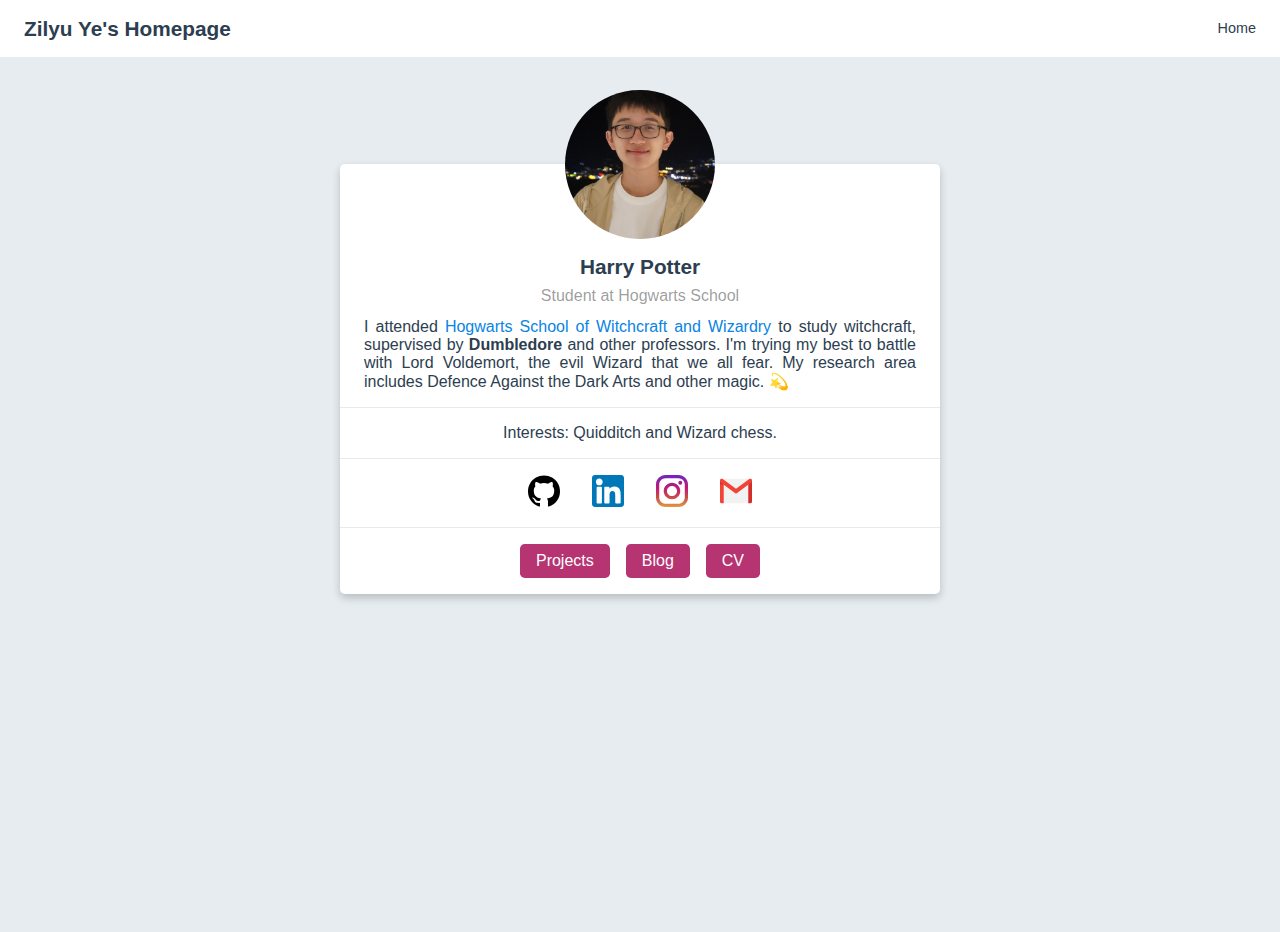
==== commit f6f2d8ab: "Add new JavaScript files" ====
--- a/about/index.html
+++ b/about/index.html
@@ -3,19 +3,15 @@
   <head>
     <meta charset="utf-8">
     <meta name="viewport" content="width=device-width,initial-scale=1">
-    <title>Harry Potter</title>
+    <title>Zilyu Ye&#39;s Homepage</title>
     <meta name="description" content="The biography and information about me.">
     <link rel="icon" href="/logo.png">
     
-    <link rel="preload" href="/assets/css/0.styles.f995b4cf.css" as="style"><link rel="preload" href="/assets/js/app.df54c484.js" as="script"><link rel="preload" href="/assets/js/2.b38bef16.js" as="script"><link rel="preload" href="/assets/js/8.61fb0869.js" as="script"><link rel="preload" href="/assets/js/3.7726ccc9.js" as="script"><link rel="prefetch" href="/assets/js/10.5a56c157.js"><link rel="prefetch" href="/assets/js/11.6be5d245.js"><link rel="prefetch" href="/assets/js/12.5d8c0c77.js"><link rel="prefetch" href="/assets/js/13.39b6d253.js"><link rel="prefetch" href="/assets/js/14.07613883.js"><link rel="prefetch" href="/assets/js/15.4ace50a3.js"><link rel="prefetch" href="/assets/js/16.cf9fee51.js"><link rel="prefetch" href="/assets/js/4.9a7ce981.js"><link rel="prefetch" href="/assets/js/5.bd97189a.js"><link rel="prefetch" href="/assets/js/6.67793f9c.js"><link rel="prefetch" href="/assets/js/7.cb8b0411.js"><link rel="prefetch" href="/assets/js/9.d19f5bf3.js">
-    <link rel="stylesheet" href="/assets/css/0.styles.f995b4cf.css">
+    <link rel="preload" href="/assets/css/0.styles.65e01003.css" as="style"><link rel="preload" href="/assets/js/app.2aa8338d.js" as="script"><link rel="preload" href="/assets/js/2.b38bef16.js" as="script"><link rel="preload" href="/assets/js/8.be611428.js" as="script"><link rel="preload" href="/assets/js/3.82f374f2.js" as="script"><link rel="prefetch" href="/assets/js/10.5a56c157.js"><link rel="prefetch" href="/assets/js/11.558ce76f.js"><link rel="prefetch" href="/assets/js/12.ad1820cf.js"><link rel="prefetch" href="/assets/js/13.361c374b.js"><link rel="prefetch" href="/assets/js/14.02be7e5f.js"><link rel="prefetch" href="/assets/js/15.983dbc07.js"><link rel="prefetch" href="/assets/js/16.cf9fee51.js"><link rel="prefetch" href="/assets/js/4.dab95bb3.js"><link rel="prefetch" href="/assets/js/5.bd97189a.js"><link rel="prefetch" href="/assets/js/6.67793f9c.js"><link rel="prefetch" href="/assets/js/7.cb8b0411.js"><link rel="prefetch" href="/assets/js/9.d19f5bf3.js">
+    <link rel="stylesheet" href="/assets/css/0.styles.65e01003.css">
   </head>
   <body>
-    <div id="app" data-server-rendered="true"><div class="theme-container no-sidebar about-page"><header class="navbar"><div class="sidebar-button"><svg xmlns="http://www.w3.org/2000/svg" aria-hidden="true" role="img" viewBox="0 0 448 512" class="icon"><path fill="currentColor" d="M436 124H12c-6.627 0-12-5.373-12-12V80c0-6.627 5.373-12 12-12h424c6.627 0 12 5.373 12 12v32c0 6.627-5.373 12-12 12zm0 160H12c-6.627 0-12-5.373-12-12v-32c0-6.627 5.373-12 12-12h424c6.627 0 12 5.373 12 12v32c0 6.627-5.373 12-12 12zm0 160H12c-6.627 0-12-5.373-12-12v-32c0-6.627 5.373-12 12-12h424c6.627 0 12 5.373 12 12v32c0 6.627-5.373 12-12 12z"></path></svg></div> <a href="/" class="home-link router-link-active"><!----> <span class="site-name">Harry Potter</span></a> <div class="links"><!----> <nav class="nav-links can-hide"><div class="nav-item"><a href="/" class="nav-link">Home</a></div><div class="nav-item"><a href="/about/" class="nav-link router-link-exact-active router-link-active">About</a></div><div class="nav-item"><a href="/projects/" class="nav-link">Projects</a></div><div class="nav-item"><a href="/guide/" class="nav-link">Guide</a></div><div class="nav-item"><a href="https://github.com/mtobeiyf/vuepress-homepage" target="_blank" rel="noopener noreferrer" class="nav-link external">
-  GitHub
-  <svg xmlns="http://www.w3.org/2000/svg" aria-hidden="true" x="0px" y="0px" viewBox="0 0 100 100" width="15" height="15" class="icon outbound"><path fill="currentColor" d="M18.8,85.1h56l0,0c2.2,0,4-1.8,4-4v-32h-8v28h-48v-48h28v-8h-32l0,0c-2.2,0-4,1.8-4,4v56C14.8,83.3,16.6,85.1,18.8,85.1z"></path> <polygon fill="currentColor" points="45.7,48.7 51.3,54.3 77.2,28.5 77.2,37.2 85.2,37.2 85.2,14.9 62.8,14.9 62.8,22.9 71.5,22.9"></polygon></svg></a></div> <!----></nav></div></header> <div class="sidebar-mask"></div> <aside class="sidebar"><nav class="nav-links"><div class="nav-item"><a href="/" class="nav-link">Home</a></div><div class="nav-item"><a href="/about/" class="nav-link router-link-exact-active router-link-active">About</a></div><div class="nav-item"><a href="/projects/" class="nav-link">Projects</a></div><div class="nav-item"><a href="/guide/" class="nav-link">Guide</a></div><div class="nav-item"><a href="https://github.com/mtobeiyf/vuepress-homepage" target="_blank" rel="noopener noreferrer" class="nav-link external">
-  GitHub
-  <svg xmlns="http://www.w3.org/2000/svg" aria-hidden="true" x="0px" y="0px" viewBox="0 0 100 100" width="15" height="15" class="icon outbound"><path fill="currentColor" d="M18.8,85.1h56l0,0c2.2,0,4-1.8,4-4v-32h-8v28h-48v-48h28v-8h-32l0,0c-2.2,0-4,1.8-4,4v56C14.8,83.3,16.6,85.1,18.8,85.1z"></path> <polygon fill="currentColor" points="45.7,48.7 51.3,54.3 77.2,28.5 77.2,37.2 85.2,37.2 85.2,14.9 62.8,14.9 62.8,22.9 71.5,22.9"></polygon></svg></a></div> <!----></nav>  <!----> </aside> <main class="page"> <div class="theme-default-content content__default"><div class="about-card"><div class="avatar"><img src="/profile.jpg" alt></div> <div class="card"><div class="bio"><div class="head"><span>
+    <div id="app" data-server-rendered="true"><div class="theme-container no-sidebar about-page"><header class="navbar"><div class="sidebar-button"><svg xmlns="http://www.w3.org/2000/svg" aria-hidden="true" role="img" viewBox="0 0 448 512" class="icon"><path fill="currentColor" d="M436 124H12c-6.627 0-12-5.373-12-12V80c0-6.627 5.373-12 12-12h424c6.627 0 12 5.373 12 12v32c0 6.627-5.373 12-12 12zm0 160H12c-6.627 0-12-5.373-12-12v-32c0-6.627 5.373-12 12-12h424c6.627 0 12 5.373 12 12v32c0 6.627-5.373 12-12 12zm0 160H12c-6.627 0-12-5.373-12-12v-32c0-6.627 5.373-12 12-12h424c6.627 0 12 5.373 12 12v32c0 6.627-5.373 12-12 12z"></path></svg></div> <a href="/" class="home-link router-link-active"><!----> <span class="site-name">Zilyu Ye's Homepage</span></a> <div class="links"><!----> <nav class="nav-links can-hide"><div class="nav-item"><a href="/" class="nav-link">Home</a></div> <!----></nav></div></header> <div class="sidebar-mask"></div> <aside class="sidebar"><nav class="nav-links"><div class="nav-item"><a href="/" class="nav-link">Home</a></div> <!----></nav>  <!----> </aside> <main class="page"> <div class="theme-default-content content__default"><div class="about-card"><div class="avatar"><img src="/profile.jpg" alt></div> <div class="card"><div class="bio"><div class="head"><span>
           Harry Potter
         </span></div> <div class="info"><span>
           Student at Hogwarts School
@@ -28,6 +24,6 @@
         </a></div><div><a href="/article/" target="" class="button">
           CV
         </a></div></div></div></div></div> <footer class="page-edit"><!----> <div class="last-updated"><span class="prefix">Last Updated:</span> <span class="time">1/3/2020, 12:57:27 PM</span></div></footer> <!----> </main></div><div class="global-ui"></div></div>
-    <script src="/assets/js/app.df54c484.js" defer></script><script src="/assets/js/2.b38bef16.js" defer></script><script src="/assets/js/8.61fb0869.js" defer></script><script src="/assets/js/3.7726ccc9.js" defer></script>
+    <script src="/assets/js/app.2aa8338d.js" defer></script><script src="/assets/js/2.b38bef16.js" defer></script><script src="/assets/js/8.be611428.js" defer></script><script src="/assets/js/3.82f374f2.js" defer></script>
   </body>
 </html>
--- a/assets/css/0.styles.65e01003.css
+++ b/assets/css/0.styles.65e01003.css
@@ -0,0 +1 @@
+#nprogress{pointer-events:none}#nprogress .bar{background:#0984e3;position:fixed;z-index:1031;top:0;left:0;width:100%;height:2px}#nprogress .peg{display:block;position:absolute;right:0;width:100px;height:100%;box-shadow:0 0 10px #0984e3,0 0 5px #0984e3;opacity:1;-webkit-transform:rotate(3deg) translateY(-4px);transform:rotate(3deg) translateY(-4px)}#nprogress .spinner{display:block;position:fixed;z-index:1031;top:15px;right:15px}#nprogress .spinner-icon{width:18px;height:18px;box-sizing:border-box;border-color:#0984e3 transparent transparent #0984e3;border-style:solid;border-width:2px;border-radius:50%;-webkit-animation:nprogress-spinner .4s linear infinite;animation:nprogress-spinner .4s linear infinite}.nprogress-custom-parent{overflow:hidden;position:relative}.nprogress-custom-parent #nprogress .bar,.nprogress-custom-parent #nprogress .spinner{position:absolute}@-webkit-keyframes nprogress-spinner{0%{-webkit-transform:rotate(0deg);transform:rotate(0deg)}to{-webkit-transform:rotate(1turn);transform:rotate(1turn)}}@keyframes nprogress-spinner{0%{-webkit-transform:rotate(0deg);transform:rotate(0deg)}to{-webkit-transform:rotate(1turn);transform:rotate(1turn)}}.icon.outbound{color:#aaa;display:inline-block;vertical-align:middle;position:relative;top:-1px}.home{padding:3.6rem 2rem 0;max-width:960px;margin:0 auto;display:block}.home .hero{text-align:center}.home .hero img{max-width:100%;max-height:280px;display:block;margin:3rem auto 1.5rem}.home .hero h1{font-size:3rem}.home .hero .action,.home .hero .description,.home .hero h1{margin:1.8rem auto}.home .hero .description{max-width:35rem;font-size:1.6rem;line-height:1.3;color:#6a8bad}.home .hero .action-button{display:inline-block;font-size:1.2rem;color:#fff;background-color:#0984e3;padding:.8rem 1.6rem;border-radius:4px;-webkit-transition:background-color .1s ease;transition:background-color .1s ease;box-sizing:border-box;border-bottom:1px solid #0877cc}.home .hero .action-button:hover{background-color:#1292f6}.home .features{border-top:1px solid #eaecef;padding:1.2rem 0;margin-top:2.5rem;display:-webkit-box;display:flex;flex-wrap:wrap;-webkit-box-align:start;align-items:flex-start;align-content:stretch;-webkit-box-pack:justify;justify-content:space-between}.home .feature{-webkit-box-flex:1;flex-grow:1;flex-basis:30%;max-width:30%}.home .feature h2{font-size:1.4rem;font-weight:500;border-bottom:none;padding-bottom:0;color:#3a5169}.home .feature p{color:#4e6e8e}.home .footer{padding:2.5rem;border-top:1px solid #eaecef;text-align:center;color:#4e6e8e}@media (max-width:719px){.home .features{-webkit-box-orient:vertical;-webkit-box-direction:normal;flex-direction:column}.home .feature{max-width:100%;padding:0 2.5rem}}@media (max-width:419px){.home{padding-left:1.5rem;padding-right:1.5rem}.home .hero img{max-height:210px;margin:2rem auto 1.2rem}.home .hero h1{font-size:2rem}.home .hero .action,.home .hero .description,.home .hero h1{margin:1.2rem auto}.home .hero .description{font-size:1.2rem}.home .hero .action-button{font-size:1rem;padding:.6rem 1.2rem}.home .feature h2{font-size:1.25rem}}.search-box{display:inline-block;position:relative;margin-right:1rem}.search-box input{cursor:text;width:10rem;height:2rem;color:#4e6e8e;display:inline-block;border:1px solid #cfd4db;border-radius:2rem;font-size:.9rem;line-height:2rem;padding:0 .5rem 0 2rem;outline:none;-webkit-transition:all .2s ease;transition:all .2s ease;background:#fff url(/assets/img/search.83621669.svg) .6rem .5rem no-repeat;background-size:1rem}.search-box input:focus{cursor:auto;border-color:#0984e3}.search-box .suggestions{background:#fff;width:20rem;position:absolute;top:1.5rem;border:1px solid #cfd4db;border-radius:6px;padding:.4rem;list-style-type:none}.search-box .suggestions.align-right{right:0}.search-box .suggestion{line-height:1.4;padding:.4rem .6rem;border-radius:4px;cursor:pointer}.search-box .suggestion a{white-space:normal;color:#5d82a6}.search-box .suggestion a .page-title{font-weight:600}.search-box .suggestion a .header{font-size:.9em;margin-left:.25em}.search-box .suggestion.focused{background-color:#f3f4f5}.search-box .suggestion.focused a{color:#0984e3}@media (max-width:959px){.search-box input{cursor:pointer;width:0;border-color:transparent;position:relative}.search-box input:focus{cursor:text;left:0;width:10rem}}@media (-ms-high-contrast:none){.search-box input{height:2rem}}@media (max-width:959px) and (min-width:719px){.search-box .suggestions{left:0}}@media (max-width:719px){.search-box{margin-right:0}.search-box input{left:1rem}.search-box .suggestions{right:0}}@media (max-width:419px){.search-box .suggestions{width:calc(100vw - 4rem)}.search-box input:focus{width:8rem}}.sidebar-button{cursor:pointer;display:none;width:1.25rem;height:1.25rem;position:absolute;padding:.6rem;top:.6rem;left:1rem}.sidebar-button .icon{display:block;width:1.25rem;height:1.25rem}@media (max-width:719px){.sidebar-button{display:block}}.dropdown-enter,.dropdown-leave-to{height:0!important}.dropdown-wrapper{cursor:pointer}.dropdown-wrapper .dropdown-title{display:block;font-size:.9rem;font-family:inherit;cursor:inherit;padding:inherit;line-height:1.4rem;background:transparent;border:none;font-weight:500;color:#2c3e50}.dropdown-wrapper .dropdown-title:hover{border-color:transparent}.dropdown-wrapper .dropdown-title .arrow{vertical-align:middle;margin-top:-1px;margin-left:.4rem}.dropdown-wrapper .nav-dropdown .dropdown-item{color:inherit;line-height:1.7rem}.dropdown-wrapper .nav-dropdown .dropdown-item h4{margin:.45rem 0 0;border-top:1px solid #eee;padding:.45rem 1.5rem 0 1.25rem}.dropdown-wrapper .nav-dropdown .dropdown-item .dropdown-subitem-wrapper{padding:0;list-style:none}.dropdown-wrapper .nav-dropdown .dropdown-item .dropdown-subitem-wrapper .dropdown-subitem{font-size:.9em}.dropdown-wrapper .nav-dropdown .dropdown-item a{display:block;line-height:1.7rem;position:relative;border-bottom:none;font-weight:400;margin-bottom:0;padding:0 1.5rem 0 1.25rem}.dropdown-wrapper .nav-dropdown .dropdown-item a.router-link-active,.dropdown-wrapper .nav-dropdown .dropdown-item a:hover{color:#0984e3}.dropdown-wrapper .nav-dropdown .dropdown-item a.router-link-active:after{content:"";width:0;height:0;border-left:5px solid #0984e3;border-top:3px solid transparent;border-bottom:3px solid transparent;position:absolute;top:calc(50% - 2px);left:9px}.dropdown-wrapper .nav-dropdown .dropdown-item:first-child h4{margin-top:0;padding-top:0;border-top:0}@media (max-width:719px){.dropdown-wrapper.open .dropdown-title{margin-bottom:.5rem}.dropdown-wrapper .dropdown-title{font-weight:600;font-size:inherit}.dropdown-wrapper .dropdown-title:hover{color:#0984e3}.dropdown-wrapper .nav-dropdown{-webkit-transition:height .1s ease-out;transition:height .1s ease-out;overflow:hidden}.dropdown-wrapper .nav-dropdown .dropdown-item h4{border-top:0;margin-top:0;padding-top:0}.dropdown-wrapper .nav-dropdown .dropdown-item>a,.dropdown-wrapper .nav-dropdown .dropdown-item h4{font-size:15px;line-height:2rem}.dropdown-wrapper .nav-dropdown .dropdown-item .dropdown-subitem{font-size:14px;padding-left:1rem}}@media (min-width:719px){.dropdown-wrapper{height:1.8rem}.dropdown-wrapper.open .nav-dropdown,.dropdown-wrapper:hover .nav-dropdown{display:block!important}.dropdown-wrapper.open:blur{display:none}.dropdown-wrapper .dropdown-title .arrow{border-left:4px solid transparent;border-right:4px solid transparent;border-top:6px solid #ccc;border-bottom:0}.dropdown-wrapper .nav-dropdown{display:none;height:auto!important;box-sizing:border-box;max-height:calc(100vh - 2.7rem);overflow-y:auto;position:absolute;top:100%;right:0;background-color:#fff;padding:.6rem 0;border:1px solid;border-color:#ddd #ddd #ccc;text-align:left;border-radius:.25rem;white-space:nowrap;margin:0}}.nav-links{display:inline-block}.nav-links a{line-height:1.4rem;color:inherit}.nav-links a.router-link-active,.nav-links a:hover{color:#0984e3}.nav-links .nav-item{position:relative;display:inline-block;margin-left:1.5rem;line-height:2rem}.nav-links .nav-item:first-child{margin-left:0}.nav-links .repo-link{margin-left:1.5rem}@media (max-width:719px){.nav-links .nav-item,.nav-links .repo-link{margin-left:0}}@media (min-width:719px){.nav-links a.router-link-active,.nav-links a:hover{color:#2c3e50}.nav-item>a:not(.external).router-link-active,.nav-item>a:not(.external):hover{margin-bottom:-2px;border-bottom:2px solid #0d90f5}}.navbar{padding:.7rem 1.5rem;line-height:2.2rem}.navbar a,.navbar img,.navbar span{display:inline-block}.navbar .logo{height:2.2rem;min-width:2.2rem;margin-right:.8rem;vertical-align:top}.navbar .site-name{font-size:1.3rem;font-weight:600;color:#2c3e50;position:relative}.navbar .links{padding-left:1.5rem;box-sizing:border-box;background-color:#fff;white-space:nowrap;font-size:.9rem;position:absolute;right:1.5rem;top:.7rem;display:-webkit-box;display:flex}.navbar .links .search-box{-webkit-box-flex:0;flex:0 0 auto;vertical-align:top}@media (max-width:719px){.navbar{padding-left:4rem}.navbar .can-hide{display:none}.navbar .links{padding-left:1.5rem}.navbar .site-name{width:calc(100vw - 9.4rem);overflow:hidden;white-space:nowrap;text-overflow:ellipsis}}.page-edit{max-width:740px;margin:0 auto;padding:2rem 2.5rem}@media (max-width:959px){.page-edit{padding:2rem}}@media (max-width:419px){.page-edit{padding:1.5rem}}.page-edit{padding-top:1rem;padding-bottom:1rem;overflow:auto}.page-edit .edit-link{display:inline-block}.page-edit .edit-link a{color:#4e6e8e;margin-right:.25rem}.page-edit .last-updated{float:right;font-size:.9em}.page-edit .last-updated .prefix{font-weight:500;color:#4e6e8e}.page-edit .last-updated .time{font-weight:400;color:#aaa}@media (max-width:719px){.page-edit .edit-link{margin-bottom:.5rem}.page-edit .last-updated{font-size:.8em;float:none;text-align:left}}.page-nav{max-width:740px;margin:0 auto;padding:2rem 2.5rem}@media (max-width:959px){.page-nav{padding:2rem}}@media (max-width:419px){.page-nav{padding:1.5rem}}.page-nav{padding-top:1rem;padding-bottom:0}.page-nav .inner{min-height:2rem;margin-top:0;border-top:1px solid #eaecef;padding-top:1rem;overflow:auto}.page-nav .next{float:right}.page{padding-bottom:2rem;display:block}.sidebar-group .sidebar-group{padding-left:.5em}.sidebar-group:not(.collapsable) .sidebar-heading:not(.clickable){cursor:auto;color:inherit}.sidebar-group.is-sub-group{padding-left:0}.sidebar-group.is-sub-group>.sidebar-heading{font-size:.95em;line-height:1.4;font-weight:400;padding-left:2rem}.sidebar-group.is-sub-group>.sidebar-heading:not(.clickable){opacity:.5}.sidebar-group.is-sub-group>.sidebar-group-items{padding-left:1rem}.sidebar-group.is-sub-group>.sidebar-group-items>li>.sidebar-link{font-size:.95em;border-left:none}.sidebar-group.depth-2>.sidebar-heading{border-left:none}.sidebar-heading{color:#2c3e50;-webkit-transition:color .15s ease;transition:color .15s ease;cursor:pointer;font-size:1.1em;font-weight:700;padding:.35rem 1.5rem .35rem 1.25rem;width:100%;box-sizing:border-box;margin:0;border-left:.25rem solid transparent}.sidebar-heading.open,.sidebar-heading:hover{color:inherit}.sidebar-heading .arrow{position:relative;top:-.12em;left:.5em}.sidebar-heading.clickable.active{font-weight:600;color:#0984e3;border-left-color:#0984e3}.sidebar-heading.clickable:hover{color:#0984e3}.sidebar-group-items{-webkit-transition:height .1s ease-out;transition:height .1s ease-out;font-size:.95em;overflow:hidden}.sidebar .sidebar-sub-headers{padding-left:1rem;font-size:.95em}a.sidebar-link{font-size:1em;font-weight:400;display:inline-block;color:#2c3e50;border-left:.25rem solid transparent;padding:.35rem 1rem .35rem 1.25rem;line-height:1.4;width:100%;box-sizing:border-box}a.sidebar-link:hover{color:#0984e3}a.sidebar-link.active{font-weight:600;color:#0984e3;border-left-color:#0984e3}.sidebar-group a.sidebar-link{padding-left:2rem}.sidebar-sub-headers a.sidebar-link{padding-top:.25rem;padding-bottom:.25rem;border-left:none}.sidebar-sub-headers a.sidebar-link.active{font-weight:500}.sidebar ul{padding:0;margin:0;list-style-type:none}.sidebar a{display:inline-block}.sidebar .nav-links{display:none;border-bottom:1px solid #eaecef;padding:.5rem 0 .75rem}.sidebar .nav-links a{font-weight:600}.sidebar .nav-links .nav-item,.sidebar .nav-links .repo-link{display:block;line-height:1.25rem;font-size:1.1em;padding:.5rem 0 .5rem 1.5rem}.sidebar>.sidebar-links{padding:1.5rem 0}.sidebar>.sidebar-links>li>a.sidebar-link{font-size:1.1em;line-height:1.7;font-weight:700}.sidebar>.sidebar-links>li:not(:first-child){margin-top:.75rem}@media (max-width:719px){.sidebar .nav-links{display:block}.sidebar .nav-links .dropdown-wrapper .nav-dropdown .dropdown-item a.router-link-active:after{top:calc(1rem - 2px)}.sidebar>.sidebar-links{padding:1rem 0}}.theme-container.home-page .page{font-size:14px;font-family:lucida grande,lucida sans unicode,lucida,Helvetica Neue,Helvetica,Arial,sans-serif}.theme-container.home-page .page p{margin:0 0 .5rem}.theme-container.home-page .page ol,.theme-container.home-page .page p,.theme-container.home-page .page ul{line-height:normal}.theme-container.home-page .page a{font-weight:400}.theme-container.home-page .page .theme-default-content:not(.custom)>h2{margin-bottom:.5rem}.theme-container.home-page .page .theme-default-content:not(.custom)>h2:first-child+p{margin-top:.5rem}.theme-container.home-page .page .theme-default-content:not(.custom)>h3{padding-top:4rem}.theme-container.home-page .page .md-card{margin-top:.5em}.theme-container.home-page .page .md-card .card-image{padding:.2rem}.theme-container.home-page .page .md-card .card-image img{max-width:3000px;max-height:300px}.theme-container.home-page .page .md-card .card-content p{-webkit-margin-after:.2em}@media (max-width:419px){.theme-container.home-page .page ol,.theme-container.home-page .page p,.theme-container.home-page .page ul{line-height:1.5}.theme-container.home-page .page .md-card .card-image img{width:100%;max-width:400px}}.theme-container.about-page .page{background-color:#e6ecf0;min-height:100vh}.theme-container.about-page .page .last-updated{display:none}.projects-page{background-color:#fafbfc}code[class*=language-],pre[class*=language-]{color:#ccc;background:none;font-family:Consolas,Monaco,Andale Mono,Ubuntu Mono,monospace;font-size:1em;text-align:left;white-space:pre;word-spacing:normal;word-break:normal;word-wrap:normal;line-height:1.5;-moz-tab-size:4;-o-tab-size:4;tab-size:4;-webkit-hyphens:none;-ms-hyphens:none;hyphens:none}pre[class*=language-]{padding:1em;margin:.5em 0;overflow:auto}:not(pre)>code[class*=language-],pre[class*=language-]{background:#2d2d2d}:not(pre)>code[class*=language-]{padding:.1em;border-radius:.3em;white-space:normal}.token.block-comment,.token.cdata,.token.comment,.token.doctype,.token.prolog{color:#999}.token.punctuation{color:#ccc}.token.attr-name,.token.deleted,.token.namespace,.token.tag{color:#e2777a}.token.function-name{color:#6196cc}.token.boolean,.token.function,.token.number{color:#f08d49}.token.class-name,.token.constant,.token.property,.token.symbol{color:#f8c555}.token.atrule,.token.builtin,.token.important,.token.keyword,.token.selector{color:#cc99cd}.token.attr-value,.token.char,.token.regex,.token.string,.token.variable{color:#7ec699}.token.entity,.token.operator,.token.url{color:#67cdcc}.token.bold,.token.important{font-weight:700}.token.italic{font-style:italic}.token.entity{cursor:help}.token.inserted{color:green}.theme-default-content code{color:#476582;padding:.25rem .5rem;margin:0;font-size:.85em;background-color:rgba(27,31,35,.05);border-radius:3px}.theme-default-content code .token.deleted{color:#ec5975}.theme-default-content code .token.inserted{color:#0984e3}.theme-default-content pre,.theme-default-content pre[class*=language-]{line-height:1.4;padding:1.25rem 1.5rem;margin:.85rem 0;background-color:#282c34;border-radius:6px;overflow:auto}.theme-default-content pre[class*=language-] code,.theme-default-content pre code{color:#fff;padding:0;background-color:transparent;border-radius:0}div[class*=language-]{position:relative;background-color:#282c34;border-radius:6px}div[class*=language-] .highlight-lines{-webkit-user-select:none;-ms-user-select:none;user-select:none;padding-top:1.3rem;position:absolute;top:0;left:0;width:100%;line-height:1.4}div[class*=language-] .highlight-lines .highlighted{background-color:rgba(0,0,0,.66)}div[class*=language-] pre,div[class*=language-] pre[class*=language-]{background:transparent;position:relative;z-index:1}div[class*=language-]:before{position:absolute;z-index:3;top:.8em;right:1em;font-size:.75rem;color:hsla(0,0%,100%,.4)}div[class*=language-]:not(.line-numbers-mode) .line-numbers-wrapper{display:none}div[class*=language-].line-numbers-mode .highlight-lines .highlighted{position:relative}div[class*=language-].line-numbers-mode .highlight-lines .highlighted:before{content:" ";position:absolute;z-index:3;left:0;top:0;display:block;width:3.5rem;height:100%;background-color:rgba(0,0,0,.66)}div[class*=language-].line-numbers-mode pre{padding-left:4.5rem;vertical-align:middle}div[class*=language-].line-numbers-mode .line-numbers-wrapper{position:absolute;top:0;width:3.5rem;text-align:center;color:hsla(0,0%,100%,.3);padding:1.25rem 0;line-height:1.4}div[class*=language-].line-numbers-mode .line-numbers-wrapper br{-webkit-user-select:none;-ms-user-select:none;user-select:none}div[class*=language-].line-numbers-mode .line-numbers-wrapper .line-number{position:relative;z-index:4;-webkit-user-select:none;-ms-user-select:none;user-select:none;font-size:.85em}div[class*=language-].line-numbers-mode:after{content:"";position:absolute;z-index:2;top:0;left:0;width:3.5rem;height:100%;border-radius:6px 0 0 6px;border-right:1px solid rgba(0,0,0,.66);background-color:#282c34}div[class~=language-js]:before{content:"js"}div[class~=language-ts]:before{content:"ts"}div[class~=language-html]:before{content:"html"}div[class~=language-md]:before{content:"md"}div[class~=language-vue]:before{content:"vue"}div[class~=language-css]:before{content:"css"}div[class~=language-sass]:before{content:"sass"}div[class~=language-scss]:before{content:"scss"}div[class~=language-less]:before{content:"less"}div[class~=language-stylus]:before{content:"stylus"}div[class~=language-go]:before{content:"go"}div[class~=language-java]:before{content:"java"}div[class~=language-c]:before{content:"c"}div[class~=language-sh]:before{content:"sh"}div[class~=language-yaml]:before{content:"yaml"}div[class~=language-py]:before{content:"py"}div[class~=language-docker]:before{content:"docker"}div[class~=language-dockerfile]:before{content:"dockerfile"}div[class~=language-makefile]:before{content:"makefile"}div[class~=language-javascript]:before{content:"js"}div[class~=language-typescript]:before{content:"ts"}div[class~=language-markup]:before{content:"html"}div[class~=language-markdown]:before{content:"md"}div[class~=language-json]:before{content:"json"}div[class~=language-ruby]:before{content:"rb"}div[class~=language-python]:before{content:"py"}div[class~=language-bash]:before{content:"sh"}div[class~=language-php]:before{content:"php"}.custom-block .custom-block-title{font-weight:600;margin-bottom:-.4rem}.custom-block.danger,.custom-block.tip,.custom-block.warning{padding:.1rem 1.5rem;border-left-width:.5rem;border-left-style:solid;margin:1rem 0}.custom-block.tip{background-color:#f3f5f7;border-color:#42b983}.custom-block.warning{background-color:rgba(255,229,100,.3);border-color:#e7c000;color:#6b5900}.custom-block.warning .custom-block-title{color:#b29400}.custom-block.warning a{color:#2c3e50}.custom-block.danger{background-color:#ffe6e6;border-color:#c00;color:#4d0000}.custom-block.danger .custom-block-title{color:#900}.custom-block.danger a{color:#2c3e50}.arrow{display:inline-block;width:0;height:0}.arrow.up{border-bottom:6px solid #ccc}.arrow.down,.arrow.up{border-left:4px solid transparent;border-right:4px solid transparent}.arrow.down{border-top:6px solid #ccc}.arrow.right{border-left:6px solid #ccc}.arrow.left,.arrow.right{border-top:4px solid transparent;border-bottom:4px solid transparent}.arrow.left{border-right:6px solid #ccc}.theme-default-content:not(.custom){max-width:740px;margin:0 auto;padding:2rem 2.5rem}@media (max-width:959px){.theme-default-content:not(.custom){padding:2rem}}@media (max-width:419px){.theme-default-content:not(.custom){padding:1.5rem}}.table-of-contents .badge{vertical-align:middle}body,html{padding:0;margin:0;background-color:#fff}body{font-family:-apple-system,BlinkMacSystemFont,Segoe UI,Roboto,Oxygen,Ubuntu,Cantarell,Fira Sans,Droid Sans,Helvetica Neue,sans-serif;-webkit-font-smoothing:antialiased;-moz-osx-font-smoothing:grayscale;font-size:16px;color:#2c3e50}.page{padding-left:20rem}.navbar{z-index:20;right:0;height:3.6rem;background-color:#fff;box-sizing:border-box;border-bottom:1px solid #eaecef}.navbar,.sidebar-mask{position:fixed;top:0;left:0}.sidebar-mask{z-index:9;width:100vw;height:100vh;display:none}.sidebar{font-size:16px;background-color:#fff;width:20rem;position:fixed;z-index:10;margin:0;top:3.6rem;left:0;bottom:0;box-sizing:border-box;border-right:1px solid #eaecef;overflow-y:auto}.theme-default-content:not(.custom)>:first-child{margin-top:3.6rem}.theme-default-content:not(.custom) a:hover{text-decoration:underline}.theme-default-content:not(.custom) p.demo{padding:1rem 1.5rem;border:1px solid #ddd;border-radius:4px}.theme-default-content:not(.custom) img{max-width:100%}.theme-default-content.custom{padding:0;margin:0}.theme-default-content.custom img{max-width:100%}a{font-weight:500;text-decoration:none}a,p a code{color:#0984e3}p a code{font-weight:400}kbd{background:#eee;border:.15rem solid #ddd;border-bottom:.25rem solid #ddd;border-radius:.15rem;padding:0 .15em}blockquote{font-size:1rem;color:#999;border-left:.2rem solid #dfe2e5;margin:1rem 0;padding:.25rem 0 .25rem 1rem}blockquote>p{margin:0}ol,ul{padding-left:1.2em}strong{font-weight:600}h1,h2,h3,h4,h5,h6{font-weight:600;line-height:1.25}.theme-default-content:not(.custom)>h1,.theme-default-content:not(.custom)>h2,.theme-default-content:not(.custom)>h3,.theme-default-content:not(.custom)>h4,.theme-default-content:not(.custom)>h5,.theme-default-content:not(.custom)>h6{margin-top:-3.1rem;padding-top:4.6rem;margin-bottom:0}.theme-default-content:not(.custom)>h1:first-child,.theme-default-content:not(.custom)>h2:first-child,.theme-default-content:not(.custom)>h3:first-child,.theme-default-content:not(.custom)>h4:first-child,.theme-default-content:not(.custom)>h5:first-child,.theme-default-content:not(.custom)>h6:first-child{margin-top:-1.5rem;margin-bottom:1rem}.theme-default-content:not(.custom)>h1:first-child+.custom-block,.theme-default-content:not(.custom)>h1:first-child+p,.theme-default-content:not(.custom)>h1:first-child+pre,.theme-default-content:not(.custom)>h2:first-child+.custom-block,.theme-default-content:not(.custom)>h2:first-child+p,.theme-default-content:not(.custom)>h2:first-child+pre,.theme-default-content:not(.custom)>h3:first-child+.custom-block,.theme-default-content:not(.custom)>h3:first-child+p,.theme-default-content:not(.custom)>h3:first-child+pre,.theme-default-content:not(.custom)>h4:first-child+.custom-block,.theme-default-content:not(.custom)>h4:first-child+p,.theme-default-content:not(.custom)>h4:first-child+pre,.theme-default-content:not(.custom)>h5:first-child+.custom-block,.theme-default-content:not(.custom)>h5:first-child+p,.theme-default-content:not(.custom)>h5:first-child+pre,.theme-default-content:not(.custom)>h6:first-child+.custom-block,.theme-default-content:not(.custom)>h6:first-child+p,.theme-default-content:not(.custom)>h6:first-child+pre{margin-top:2rem}h1:hover .header-anchor,h2:hover .header-anchor,h3:hover .header-anchor,h4:hover .header-anchor,h5:hover .header-anchor,h6:hover .header-anchor{opacity:1}h1{font-size:2.2rem}h2{font-size:1.65rem;padding-bottom:.3rem;border-bottom:1px solid #eaecef}h3{font-size:1.35rem}a.header-anchor{font-size:.85em;float:left;margin-left:-.87em;padding-right:.23em;margin-top:.125em;opacity:0}a.header-anchor:hover{text-decoration:none}.line-number,code,kbd{font-family:source-code-pro,Menlo,Monaco,Consolas,Courier New,monospace}ol,p,ul{line-height:1.7}hr{border:0;border-top:1px solid #eaecef}table{border-collapse:collapse;margin:1rem 0;display:block;overflow-x:auto}tr{border-top:1px solid #dfe2e5}tr:nth-child(2n){background-color:#f6f8fa}td,th{border:1px solid #dfe2e5;padding:.6em 1em}.theme-container.sidebar-open .sidebar-mask{display:block}.theme-container.no-navbar .theme-default-content:not(.custom)>h1,.theme-container.no-navbar h2,.theme-container.no-navbar h3,.theme-container.no-navbar h4,.theme-container.no-navbar h5,.theme-container.no-navbar h6{margin-top:1.5rem;padding-top:0}.theme-container.no-navbar .sidebar{top:0}@media (min-width:720px){.theme-container.no-sidebar .sidebar{display:none}.theme-container.no-sidebar .page{padding-left:0}}@media (max-width:959px){.sidebar{font-size:15px;width:16.4rem}.page{padding-left:16.4rem}}@media (max-width:719px){.sidebar{top:0;padding-top:3.6rem;transform:translateX(-100%);transition:transform .2s ease}.page{padding-left:0}.theme-container.sidebar-open .sidebar{transform:translateX(0)}.theme-container.no-navbar .sidebar{padding-top:0}}@media (max-width:419px){h1{font-size:1.9rem}.theme-default-content div[class*=language-]{margin:.85rem -1.5rem;border-radius:0}}.icon.outbound{display:none}.about-card{width:100%;display:-webkit-box;display:flex;-webkit-box-orient:vertical;-webkit-box-direction:normal;flex-direction:column;-webkit-box-align:center;align-items:center}.about-card .avatar{position:relative;z-index:1}.about-card .avatar img{display:block;width:100%;height:auto;max-width:150px;border-radius:500rem}.about-card .card{max-width:600px;width:100%;position:relative;top:-75px;padding-top:75px;margin-left:auto;margin-right:auto;background:#fff;box-shadow:0 4px 8px 0 rgba(0,0,0,.2);border-radius:.3rem;text-align:center}.about-card .card .bio{padding:1em}.about-card .card .bio .head{font-weight:700;font-size:1.3em}.about-card .card .bio .info{padding-top:.5rem;font-size:1em;color:rgba(0,0,0,.4)}.about-card .card .bio .description{text-align:justify}.about-card .card .bio .description p{padding:.8em .5em 0;line-height:normal;-webkit-margin-before:0;-webkit-margin-after:0}.about-card .card .bio .description p a{font-weight:400}.about-card .card .interests{padding:1em 1.5em;border-top:1px solid rgba(34,36,38,.1)}.about-card .card .socials{border-top:1px solid rgba(34,36,38,.1);display:-webkit-box;display:flex;-webkit-box-orient:horizontal;-webkit-box-direction:normal;flex-direction:row;-webkit-box-pack:center;justify-content:center;flex-wrap:wrap}.about-card .card .socials img{width:32px;margin:1em;cursor:pointer}.about-card .card .actions{border-top:1px solid rgba(34,36,38,.1);display:-webkit-box;display:flex;-webkit-box-orient:horizontal;-webkit-box-direction:normal;flex-direction:row;-webkit-box-pack:center;justify-content:center;flex-wrap:wrap}.about-card .card .actions .button{background-color:#b53471;border:none;border-radius:.3em;color:#fff;padding:.5em 1em;margin:1em .5em;font-size:1rem;font-family:inherit;font-weight:400;text-align:center;text-decoration:none;display:inline-block;-webkit-transition-duration:.4s;transition-duration:.4s;cursor:pointer}.about-card .card .actions .button:hover{background-color:#34495e}.about-card .footer{padding:1rem;font-weight:200;font-size:1rem;text-align:center;color:#9fa9aa;margin-top:auto}.profile{display:-webkit-box;display:flex;-webkit-box-orient:horizontal;-webkit-box-direction:normal;flex-direction:row;-webkit-box-align:stretch;align-items:stretch}.profile .image{max-width:120px}.profile .image img{border-radius:50%;padding:2px;border:1px solid #f2f3f3}.profile .info{display:-webkit-box;display:flex;-webkit-box-flex:1;flex:1 1;-webkit-box-orient:vertical;-webkit-box-direction:normal;flex-direction:column;padding-left:3rem}.profile .info .name{font-size:1.85rem;font-weight:600}.profile .info .socials{display:-webkit-box;display:flex;-webkit-box-orient:horizontal;-webkit-box-direction:normal;flex-direction:row}.profile .info .socials img{width:1.3rem;margin:0 .6rem 0 0;cursor:pointer}.profile .info .socials b{margin-left:1rem}.profile .info .contact .title{font-size:1.2rem;font-weight:400}.profile .info .contact .email{font-family:Courier New,Courier,monospace}@media (max-width:419px){.profile .image{max-width:100px}}.md-card{background-color:#fff;margin-top:1em;min-height:150px;-webkit-box-orient:horizontal;-webkit-box-direction:normal;flex-direction:row;-webkit-box-align:stretch;align-items:stretch}.md-card,.md-card .card-image{display:-webkit-box;display:flex}.md-card .card-image{-webkit-box-align:center;align-items:center;padding:.5rem}.md-card .card-image img{max-width:150px;max-height:150px;height:150px;border:1px solid #eee;border-radius:.2rem;-o-object-fit:cover;object-fit:cover}.md-card .card-content{padding:.5rem;-webkit-box-flex:1;flex-grow:1}.md-card .card-content p{line-height:normal;-webkit-margin-before:0;-webkit-margin-after:.5em}.md-card .card-content blockquote{font-size:1rem}.md-card.show-border{border:1px solid #eee;border-radius:.5rem;box-shadow:0 5px 15px -5px rgba(0,0,0,.1);padding:.5rem}@media (max-width:419px){.md-card{display:-webkit-box;display:flex;-webkit-box-orient:vertical;-webkit-box-direction:normal;flex-direction:column;margin:1rem -.5rem;padding:.5rem;box-sizing:border-box}.md-card .card-image{-webkit-box-flex:1;flex-grow:1;-webkit-box-align:stretch;align-items:stretch}.md-card .card-image img{width:100%;max-width:400px}.md-card .card-content pre{margin:0;border-radius:6px}}.badge[data-v-c13ee5b0]{display:inline-block;font-size:14px;height:18px;line-height:18px;border-radius:3px;padding:0 6px;color:#fff}.badge.green[data-v-c13ee5b0],.badge.tip[data-v-c13ee5b0],.badge[data-v-c13ee5b0]{background-color:#42b983}.badge.error[data-v-c13ee5b0]{background-color:#da5961}.badge.warn[data-v-c13ee5b0],.badge.warning[data-v-c13ee5b0],.badge.yellow[data-v-c13ee5b0]{background-color:#e7c000}.badge+.badge[data-v-c13ee5b0]{margin-left:5px}--- a/assets/css/0.styles.65e01003.css
+++ b/assets/css/0.styles.65e01003.css
@@ -0,0 +1 @@
+#nprogress{pointer-events:none}#nprogress .bar{background:#0984e3;position:fixed;z-index:1031;top:0;left:0;width:100%;height:2px}#nprogress .peg{display:block;position:absolute;right:0;width:100px;height:100%;box-shadow:0 0 10px #0984e3,0 0 5px #0984e3;opacity:1;-webkit-transform:rotate(3deg) translateY(-4px);transform:rotate(3deg) translateY(-4px)}#nprogress .spinner{display:block;position:fixed;z-index:1031;top:15px;right:15px}#nprogress .spinner-icon{width:18px;height:18px;box-sizing:border-box;border-color:#0984e3 transparent transparent #0984e3;border-style:solid;border-width:2px;border-radius:50%;-webkit-animation:nprogress-spinner .4s linear infinite;animation:nprogress-spinner .4s linear infinite}.nprogress-custom-parent{overflow:hidden;position:relative}.nprogress-custom-parent #nprogress .bar,.nprogress-custom-parent #nprogress .spinner{position:absolute}@-webkit-keyframes nprogress-spinner{0%{-webkit-transform:rotate(0deg);transform:rotate(0deg)}to{-webkit-transform:rotate(1turn);transform:rotate(1turn)}}@keyframes nprogress-spinner{0%{-webkit-transform:rotate(0deg);transform:rotate(0deg)}to{-webkit-transform:rotate(1turn);transform:rotate(1turn)}}.icon.outbound{color:#aaa;display:inline-block;vertical-align:middle;position:relative;top:-1px}.home{padding:3.6rem 2rem 0;max-width:960px;margin:0 auto;display:block}.home .hero{text-align:center}.home .hero img{max-width:100%;max-height:280px;display:block;margin:3rem auto 1.5rem}.home .hero h1{font-size:3rem}.home .hero .action,.home .hero .description,.home .hero h1{margin:1.8rem auto}.home .hero .description{max-width:35rem;font-size:1.6rem;line-height:1.3;color:#6a8bad}.home .hero .action-button{display:inline-block;font-size:1.2rem;color:#fff;background-color:#0984e3;padding:.8rem 1.6rem;border-radius:4px;-webkit-transition:background-color .1s ease;transition:background-color .1s ease;box-sizing:border-box;border-bottom:1px solid #0877cc}.home .hero .action-button:hover{background-color:#1292f6}.home .features{border-top:1px solid #eaecef;padding:1.2rem 0;margin-top:2.5rem;display:-webkit-box;display:flex;flex-wrap:wrap;-webkit-box-align:start;align-items:flex-start;align-content:stretch;-webkit-box-pack:justify;justify-content:space-between}.home .feature{-webkit-box-flex:1;flex-grow:1;flex-basis:30%;max-width:30%}.home .feature h2{font-size:1.4rem;font-weight:500;border-bottom:none;padding-bottom:0;color:#3a5169}.home .feature p{color:#4e6e8e}.home .footer{padding:2.5rem;border-top:1px solid #eaecef;text-align:center;color:#4e6e8e}@media (max-width:719px){.home .features{-webkit-box-orient:vertical;-webkit-box-direction:normal;flex-direction:column}.home .feature{max-width:100%;padding:0 2.5rem}}@media (max-width:419px){.home{padding-left:1.5rem;padding-right:1.5rem}.home .hero img{max-height:210px;margin:2rem auto 1.2rem}.home .hero h1{font-size:2rem}.home .hero .action,.home .hero .description,.home .hero h1{margin:1.2rem auto}.home .hero .description{font-size:1.2rem}.home .hero .action-button{font-size:1rem;padding:.6rem 1.2rem}.home .feature h2{font-size:1.25rem}}.search-box{display:inline-block;position:relative;margin-right:1rem}.search-box input{cursor:text;width:10rem;height:2rem;color:#4e6e8e;display:inline-block;border:1px solid #cfd4db;border-radius:2rem;font-size:.9rem;line-height:2rem;padding:0 .5rem 0 2rem;outline:none;-webkit-transition:all .2s ease;transition:all .2s ease;background:#fff url(/assets/img/search.83621669.svg) .6rem .5rem no-repeat;background-size:1rem}.search-box input:focus{cursor:auto;border-color:#0984e3}.search-box .suggestions{background:#fff;width:20rem;position:absolute;top:1.5rem;border:1px solid #cfd4db;border-radius:6px;padding:.4rem;list-style-type:none}.search-box .suggestions.align-right{right:0}.search-box .suggestion{line-height:1.4;padding:.4rem .6rem;border-radius:4px;cursor:pointer}.search-box .suggestion a{white-space:normal;color:#5d82a6}.search-box .suggestion a .page-title{font-weight:600}.search-box .suggestion a .header{font-size:.9em;margin-left:.25em}.search-box .suggestion.focused{background-color:#f3f4f5}.search-box .suggestion.focused a{color:#0984e3}@media (max-width:959px){.search-box input{cursor:pointer;width:0;border-color:transparent;position:relative}.search-box input:focus{cursor:text;left:0;width:10rem}}@media (-ms-high-contrast:none){.search-box input{height:2rem}}@media (max-width:959px) and (min-width:719px){.search-box .suggestions{left:0}}@media (max-width:719px){.search-box{margin-right:0}.search-box input{left:1rem}.search-box .suggestions{right:0}}@media (max-width:419px){.search-box .suggestions{width:calc(100vw - 4rem)}.search-box input:focus{width:8rem}}.sidebar-button{cursor:pointer;display:none;width:1.25rem;height:1.25rem;position:absolute;padding:.6rem;top:.6rem;left:1rem}.sidebar-button .icon{display:block;width:1.25rem;height:1.25rem}@media (max-width:719px){.sidebar-button{display:block}}.dropdown-enter,.dropdown-leave-to{height:0!important}.dropdown-wrapper{cursor:pointer}.dropdown-wrapper .dropdown-title{display:block;font-size:.9rem;font-family:inherit;cursor:inherit;padding:inherit;line-height:1.4rem;background:transparent;border:none;font-weight:500;color:#2c3e50}.dropdown-wrapper .dropdown-title:hover{border-color:transparent}.dropdown-wrapper .dropdown-title .arrow{vertical-align:middle;margin-top:-1px;margin-left:.4rem}.dropdown-wrapper .nav-dropdown .dropdown-item{color:inherit;line-height:1.7rem}.dropdown-wrapper .nav-dropdown .dropdown-item h4{margin:.45rem 0 0;border-top:1px solid #eee;padding:.45rem 1.5rem 0 1.25rem}.dropdown-wrapper .nav-dropdown .dropdown-item .dropdown-subitem-wrapper{padding:0;list-style:none}.dropdown-wrapper .nav-dropdown .dropdown-item .dropdown-subitem-wrapper .dropdown-subitem{font-size:.9em}.dropdown-wrapper .nav-dropdown .dropdown-item a{display:block;line-height:1.7rem;position:relative;border-bottom:none;font-weight:400;margin-bottom:0;padding:0 1.5rem 0 1.25rem}.dropdown-wrapper .nav-dropdown .dropdown-item a.router-link-active,.dropdown-wrapper .nav-dropdown .dropdown-item a:hover{color:#0984e3}.dropdown-wrapper .nav-dropdown .dropdown-item a.router-link-active:after{content:"";width:0;height:0;border-left:5px solid #0984e3;border-top:3px solid transparent;border-bottom:3px solid transparent;position:absolute;top:calc(50% - 2px);left:9px}.dropdown-wrapper .nav-dropdown .dropdown-item:first-child h4{margin-top:0;padding-top:0;border-top:0}@media (max-width:719px){.dropdown-wrapper.open .dropdown-title{margin-bottom:.5rem}.dropdown-wrapper .dropdown-title{font-weight:600;font-size:inherit}.dropdown-wrapper .dropdown-title:hover{color:#0984e3}.dropdown-wrapper .nav-dropdown{-webkit-transition:height .1s ease-out;transition:height .1s ease-out;overflow:hidden}.dropdown-wrapper .nav-dropdown .dropdown-item h4{border-top:0;margin-top:0;padding-top:0}.dropdown-wrapper .nav-dropdown .dropdown-item>a,.dropdown-wrapper .nav-dropdown .dropdown-item h4{font-size:15px;line-height:2rem}.dropdown-wrapper .nav-dropdown .dropdown-item .dropdown-subitem{font-size:14px;padding-left:1rem}}@media (min-width:719px){.dropdown-wrapper{height:1.8rem}.dropdown-wrapper.open .nav-dropdown,.dropdown-wrapper:hover .nav-dropdown{display:block!important}.dropdown-wrapper.open:blur{display:none}.dropdown-wrapper .dropdown-title .arrow{border-left:4px solid transparent;border-right:4px solid transparent;border-top:6px solid #ccc;border-bottom:0}.dropdown-wrapper .nav-dropdown{display:none;height:auto!important;box-sizing:border-box;max-height:calc(100vh - 2.7rem);overflow-y:auto;position:absolute;top:100%;right:0;background-color:#fff;padding:.6rem 0;border:1px solid;border-color:#ddd #ddd #ccc;text-align:left;border-radius:.25rem;white-space:nowrap;margin:0}}.nav-links{display:inline-block}.nav-links a{line-height:1.4rem;color:inherit}.nav-links a.router-link-active,.nav-links a:hover{color:#0984e3}.nav-links .nav-item{position:relative;display:inline-block;margin-left:1.5rem;line-height:2rem}.nav-links .nav-item:first-child{margin-left:0}.nav-links .repo-link{margin-left:1.5rem}@media (max-width:719px){.nav-links .nav-item,.nav-links .repo-link{margin-left:0}}@media (min-width:719px){.nav-links a.router-link-active,.nav-links a:hover{color:#2c3e50}.nav-item>a:not(.external).router-link-active,.nav-item>a:not(.external):hover{margin-bottom:-2px;border-bottom:2px solid #0d90f5}}.navbar{padding:.7rem 1.5rem;line-height:2.2rem}.navbar a,.navbar img,.navbar span{display:inline-block}.navbar .logo{height:2.2rem;min-width:2.2rem;margin-right:.8rem;vertical-align:top}.navbar .site-name{font-size:1.3rem;font-weight:600;color:#2c3e50;position:relative}.navbar .links{padding-left:1.5rem;box-sizing:border-box;background-color:#fff;white-space:nowrap;font-size:.9rem;position:absolute;right:1.5rem;top:.7rem;display:-webkit-box;display:flex}.navbar .links .search-box{-webkit-box-flex:0;flex:0 0 auto;vertical-align:top}@media (max-width:719px){.navbar{padding-left:4rem}.navbar .can-hide{display:none}.navbar .links{padding-left:1.5rem}.navbar .site-name{width:calc(100vw - 9.4rem);overflow:hidden;white-space:nowrap;text-overflow:ellipsis}}.page-edit{max-width:740px;margin:0 auto;padding:2rem 2.5rem}@media (max-width:959px){.page-edit{padding:2rem}}@media (max-width:419px){.page-edit{padding:1.5rem}}.page-edit{padding-top:1rem;padding-bottom:1rem;overflow:auto}.page-edit .edit-link{display:inline-block}.page-edit .edit-link a{color:#4e6e8e;margin-right:.25rem}.page-edit .last-updated{float:right;font-size:.9em}.page-edit .last-updated .prefix{font-weight:500;color:#4e6e8e}.page-edit .last-updated .time{font-weight:400;color:#aaa}@media (max-width:719px){.page-edit .edit-link{margin-bottom:.5rem}.page-edit .last-updated{font-size:.8em;float:none;text-align:left}}.page-nav{max-width:740px;margin:0 auto;padding:2rem 2.5rem}@media (max-width:959px){.page-nav{padding:2rem}}@media (max-width:419px){.page-nav{padding:1.5rem}}.page-nav{padding-top:1rem;padding-bottom:0}.page-nav .inner{min-height:2rem;margin-top:0;border-top:1px solid #eaecef;padding-top:1rem;overflow:auto}.page-nav .next{float:right}.page{padding-bottom:2rem;display:block}.sidebar-group .sidebar-group{padding-left:.5em}.sidebar-group:not(.collapsable) .sidebar-heading:not(.clickable){cursor:auto;color:inherit}.sidebar-group.is-sub-group{padding-left:0}.sidebar-group.is-sub-group>.sidebar-heading{font-size:.95em;line-height:1.4;font-weight:400;padding-left:2rem}.sidebar-group.is-sub-group>.sidebar-heading:not(.clickable){opacity:.5}.sidebar-group.is-sub-group>.sidebar-group-items{padding-left:1rem}.sidebar-group.is-sub-group>.sidebar-group-items>li>.sidebar-link{font-size:.95em;border-left:none}.sidebar-group.depth-2>.sidebar-heading{border-left:none}.sidebar-heading{color:#2c3e50;-webkit-transition:color .15s ease;transition:color .15s ease;cursor:pointer;font-size:1.1em;font-weight:700;padding:.35rem 1.5rem .35rem 1.25rem;width:100%;box-sizing:border-box;margin:0;border-left:.25rem solid transparent}.sidebar-heading.open,.sidebar-heading:hover{color:inherit}.sidebar-heading .arrow{position:relative;top:-.12em;left:.5em}.sidebar-heading.clickable.active{font-weight:600;color:#0984e3;border-left-color:#0984e3}.sidebar-heading.clickable:hover{color:#0984e3}.sidebar-group-items{-webkit-transition:height .1s ease-out;transition:height .1s ease-out;font-size:.95em;overflow:hidden}.sidebar .sidebar-sub-headers{padding-left:1rem;font-size:.95em}a.sidebar-link{font-size:1em;font-weight:400;display:inline-block;color:#2c3e50;border-left:.25rem solid transparent;padding:.35rem 1rem .35rem 1.25rem;line-height:1.4;width:100%;box-sizing:border-box}a.sidebar-link:hover{color:#0984e3}a.sidebar-link.active{font-weight:600;color:#0984e3;border-left-color:#0984e3}.sidebar-group a.sidebar-link{padding-left:2rem}.sidebar-sub-headers a.sidebar-link{padding-top:.25rem;padding-bottom:.25rem;border-left:none}.sidebar-sub-headers a.sidebar-link.active{font-weight:500}.sidebar ul{padding:0;margin:0;list-style-type:none}.sidebar a{display:inline-block}.sidebar .nav-links{display:none;border-bottom:1px solid #eaecef;padding:.5rem 0 .75rem}.sidebar .nav-links a{font-weight:600}.sidebar .nav-links .nav-item,.sidebar .nav-links .repo-link{display:block;line-height:1.25rem;font-size:1.1em;padding:.5rem 0 .5rem 1.5rem}.sidebar>.sidebar-links{padding:1.5rem 0}.sidebar>.sidebar-links>li>a.sidebar-link{font-size:1.1em;line-height:1.7;font-weight:700}.sidebar>.sidebar-links>li:not(:first-child){margin-top:.75rem}@media (max-width:719px){.sidebar .nav-links{display:block}.sidebar .nav-links .dropdown-wrapper .nav-dropdown .dropdown-item a.router-link-active:after{top:calc(1rem - 2px)}.sidebar>.sidebar-links{padding:1rem 0}}.theme-container.home-page .page{font-size:14px;font-family:lucida grande,lucida sans unicode,lucida,Helvetica Neue,Helvetica,Arial,sans-serif}.theme-container.home-page .page p{margin:0 0 .5rem}.theme-container.home-page .page ol,.theme-container.home-page .page p,.theme-container.home-page .page ul{line-height:normal}.theme-container.home-page .page a{font-weight:400}.theme-container.home-page .page .theme-default-content:not(.custom)>h2{margin-bottom:.5rem}.theme-container.home-page .page .theme-default-content:not(.custom)>h2:first-child+p{margin-top:.5rem}.theme-container.home-page .page .theme-default-content:not(.custom)>h3{padding-top:4rem}.theme-container.home-page .page .md-card{margin-top:.5em}.theme-container.home-page .page .md-card .card-image{padding:.2rem}.theme-container.home-page .page .md-card .card-image img{max-width:3000px;max-height:300px}.theme-container.home-page .page .md-card .card-content p{-webkit-margin-after:.2em}@media (max-width:419px){.theme-container.home-page .page ol,.theme-container.home-page .page p,.theme-container.home-page .page ul{line-height:1.5}.theme-container.home-page .page .md-card .card-image img{width:100%;max-width:400px}}.theme-container.about-page .page{background-color:#e6ecf0;min-height:100vh}.theme-container.about-page .page .last-updated{display:none}.projects-page{background-color:#fafbfc}code[class*=language-],pre[class*=language-]{color:#ccc;background:none;font-family:Consolas,Monaco,Andale Mono,Ubuntu Mono,monospace;font-size:1em;text-align:left;white-space:pre;word-spacing:normal;word-break:normal;word-wrap:normal;line-height:1.5;-moz-tab-size:4;-o-tab-size:4;tab-size:4;-webkit-hyphens:none;-ms-hyphens:none;hyphens:none}pre[class*=language-]{padding:1em;margin:.5em 0;overflow:auto}:not(pre)>code[class*=language-],pre[class*=language-]{background:#2d2d2d}:not(pre)>code[class*=language-]{padding:.1em;border-radius:.3em;white-space:normal}.token.block-comment,.token.cdata,.token.comment,.token.doctype,.token.prolog{color:#999}.token.punctuation{color:#ccc}.token.attr-name,.token.deleted,.token.namespace,.token.tag{color:#e2777a}.token.function-name{color:#6196cc}.token.boolean,.token.function,.token.number{color:#f08d49}.token.class-name,.token.constant,.token.property,.token.symbol{color:#f8c555}.token.atrule,.token.builtin,.token.important,.token.keyword,.token.selector{color:#cc99cd}.token.attr-value,.token.char,.token.regex,.token.string,.token.variable{color:#7ec699}.token.entity,.token.operator,.token.url{color:#67cdcc}.token.bold,.token.important{font-weight:700}.token.italic{font-style:italic}.token.entity{cursor:help}.token.inserted{color:green}.theme-default-content code{color:#476582;padding:.25rem .5rem;margin:0;font-size:.85em;background-color:rgba(27,31,35,.05);border-radius:3px}.theme-default-content code .token.deleted{color:#ec5975}.theme-default-content code .token.inserted{color:#0984e3}.theme-default-content pre,.theme-default-content pre[class*=language-]{line-height:1.4;padding:1.25rem 1.5rem;margin:.85rem 0;background-color:#282c34;border-radius:6px;overflow:auto}.theme-default-content pre[class*=language-] code,.theme-default-content pre code{color:#fff;padding:0;background-color:transparent;border-radius:0}div[class*=language-]{position:relative;background-color:#282c34;border-radius:6px}div[class*=language-] .highlight-lines{-webkit-user-select:none;-ms-user-select:none;user-select:none;padding-top:1.3rem;position:absolute;top:0;left:0;width:100%;line-height:1.4}div[class*=language-] .highlight-lines .highlighted{background-color:rgba(0,0,0,.66)}div[class*=language-] pre,div[class*=language-] pre[class*=language-]{background:transparent;position:relative;z-index:1}div[class*=language-]:before{position:absolute;z-index:3;top:.8em;right:1em;font-size:.75rem;color:hsla(0,0%,100%,.4)}div[class*=language-]:not(.line-numbers-mode) .line-numbers-wrapper{display:none}div[class*=language-].line-numbers-mode .highlight-lines .highlighted{position:relative}div[class*=language-].line-numbers-mode .highlight-lines .highlighted:before{content:" ";position:absolute;z-index:3;left:0;top:0;display:block;width:3.5rem;height:100%;background-color:rgba(0,0,0,.66)}div[class*=language-].line-numbers-mode pre{padding-left:4.5rem;vertical-align:middle}div[class*=language-].line-numbers-mode .line-numbers-wrapper{position:absolute;top:0;width:3.5rem;text-align:center;color:hsla(0,0%,100%,.3);padding:1.25rem 0;line-height:1.4}div[class*=language-].line-numbers-mode .line-numbers-wrapper br{-webkit-user-select:none;-ms-user-select:none;user-select:none}div[class*=language-].line-numbers-mode .line-numbers-wrapper .line-number{position:relative;z-index:4;-webkit-user-select:none;-ms-user-select:none;user-select:none;font-size:.85em}div[class*=language-].line-numbers-mode:after{content:"";position:absolute;z-index:2;top:0;left:0;width:3.5rem;height:100%;border-radius:6px 0 0 6px;border-right:1px solid rgba(0,0,0,.66);background-color:#282c34}div[class~=language-js]:before{content:"js"}div[class~=language-ts]:before{content:"ts"}div[class~=language-html]:before{content:"html"}div[class~=language-md]:before{content:"md"}div[class~=language-vue]:before{content:"vue"}div[class~=language-css]:before{content:"css"}div[class~=language-sass]:before{content:"sass"}div[class~=language-scss]:before{content:"scss"}div[class~=language-less]:before{content:"less"}div[class~=language-stylus]:before{content:"stylus"}div[class~=language-go]:before{content:"go"}div[class~=language-java]:before{content:"java"}div[class~=language-c]:before{content:"c"}div[class~=language-sh]:before{content:"sh"}div[class~=language-yaml]:before{content:"yaml"}div[class~=language-py]:before{content:"py"}div[class~=language-docker]:before{content:"docker"}div[class~=language-dockerfile]:before{content:"dockerfile"}div[class~=language-makefile]:before{content:"makefile"}div[class~=language-javascript]:before{content:"js"}div[class~=language-typescript]:before{content:"ts"}div[class~=language-markup]:before{content:"html"}div[class~=language-markdown]:before{content:"md"}div[class~=language-json]:before{content:"json"}div[class~=language-ruby]:before{content:"rb"}div[class~=language-python]:before{content:"py"}div[class~=language-bash]:before{content:"sh"}div[class~=language-php]:before{content:"php"}.custom-block .custom-block-title{font-weight:600;margin-bottom:-.4rem}.custom-block.danger,.custom-block.tip,.custom-block.warning{padding:.1rem 1.5rem;border-left-width:.5rem;border-left-style:solid;margin:1rem 0}.custom-block.tip{background-color:#f3f5f7;border-color:#42b983}.custom-block.warning{background-color:rgba(255,229,100,.3);border-color:#e7c000;color:#6b5900}.custom-block.warning .custom-block-title{color:#b29400}.custom-block.warning a{color:#2c3e50}.custom-block.danger{background-color:#ffe6e6;border-color:#c00;color:#4d0000}.custom-block.danger .custom-block-title{color:#900}.custom-block.danger a{color:#2c3e50}.arrow{display:inline-block;width:0;height:0}.arrow.up{border-bottom:6px solid #ccc}.arrow.down,.arrow.up{border-left:4px solid transparent;border-right:4px solid transparent}.arrow.down{border-top:6px solid #ccc}.arrow.right{border-left:6px solid #ccc}.arrow.left,.arrow.right{border-top:4px solid transparent;border-bottom:4px solid transparent}.arrow.left{border-right:6px solid #ccc}.theme-default-content:not(.custom){max-width:740px;margin:0 auto;padding:2rem 2.5rem}@media (max-width:959px){.theme-default-content:not(.custom){padding:2rem}}@media (max-width:419px){.theme-default-content:not(.custom){padding:1.5rem}}.table-of-contents .badge{vertical-align:middle}body,html{padding:0;margin:0;background-color:#fff}body{font-family:-apple-system,BlinkMacSystemFont,Segoe UI,Roboto,Oxygen,Ubuntu,Cantarell,Fira Sans,Droid Sans,Helvetica Neue,sans-serif;-webkit-font-smoothing:antialiased;-moz-osx-font-smoothing:grayscale;font-size:16px;color:#2c3e50}.page{padding-left:20rem}.navbar{z-index:20;right:0;height:3.6rem;background-color:#fff;box-sizing:border-box;border-bottom:1px solid #eaecef}.navbar,.sidebar-mask{position:fixed;top:0;left:0}.sidebar-mask{z-index:9;width:100vw;height:100vh;display:none}.sidebar{font-size:16px;background-color:#fff;width:20rem;position:fixed;z-index:10;margin:0;top:3.6rem;left:0;bottom:0;box-sizing:border-box;border-right:1px solid #eaecef;overflow-y:auto}.theme-default-content:not(.custom)>:first-child{margin-top:3.6rem}.theme-default-content:not(.custom) a:hover{text-decoration:underline}.theme-default-content:not(.custom) p.demo{padding:1rem 1.5rem;border:1px solid #ddd;border-radius:4px}.theme-default-content:not(.custom) img{max-width:100%}.theme-default-content.custom{padding:0;margin:0}.theme-default-content.custom img{max-width:100%}a{font-weight:500;text-decoration:none}a,p a code{color:#0984e3}p a code{font-weight:400}kbd{background:#eee;border:.15rem solid #ddd;border-bottom:.25rem solid #ddd;border-radius:.15rem;padding:0 .15em}blockquote{font-size:1rem;color:#999;border-left:.2rem solid #dfe2e5;margin:1rem 0;padding:.25rem 0 .25rem 1rem}blockquote>p{margin:0}ol,ul{padding-left:1.2em}strong{font-weight:600}h1,h2,h3,h4,h5,h6{font-weight:600;line-height:1.25}.theme-default-content:not(.custom)>h1,.theme-default-content:not(.custom)>h2,.theme-default-content:not(.custom)>h3,.theme-default-content:not(.custom)>h4,.theme-default-content:not(.custom)>h5,.theme-default-content:not(.custom)>h6{margin-top:-3.1rem;padding-top:4.6rem;margin-bottom:0}.theme-default-content:not(.custom)>h1:first-child,.theme-default-content:not(.custom)>h2:first-child,.theme-default-content:not(.custom)>h3:first-child,.theme-default-content:not(.custom)>h4:first-child,.theme-default-content:not(.custom)>h5:first-child,.theme-default-content:not(.custom)>h6:first-child{margin-top:-1.5rem;margin-bottom:1rem}.theme-default-content:not(.custom)>h1:first-child+.custom-block,.theme-default-content:not(.custom)>h1:first-child+p,.theme-default-content:not(.custom)>h1:first-child+pre,.theme-default-content:not(.custom)>h2:first-child+.custom-block,.theme-default-content:not(.custom)>h2:first-child+p,.theme-default-content:not(.custom)>h2:first-child+pre,.theme-default-content:not(.custom)>h3:first-child+.custom-block,.theme-default-content:not(.custom)>h3:first-child+p,.theme-default-content:not(.custom)>h3:first-child+pre,.theme-default-content:not(.custom)>h4:first-child+.custom-block,.theme-default-content:not(.custom)>h4:first-child+p,.theme-default-content:not(.custom)>h4:first-child+pre,.theme-default-content:not(.custom)>h5:first-child+.custom-block,.theme-default-content:not(.custom)>h5:first-child+p,.theme-default-content:not(.custom)>h5:first-child+pre,.theme-default-content:not(.custom)>h6:first-child+.custom-block,.theme-default-content:not(.custom)>h6:first-child+p,.theme-default-content:not(.custom)>h6:first-child+pre{margin-top:2rem}h1:hover .header-anchor,h2:hover .header-anchor,h3:hover .header-anchor,h4:hover .header-anchor,h5:hover .header-anchor,h6:hover .header-anchor{opacity:1}h1{font-size:2.2rem}h2{font-size:1.65rem;padding-bottom:.3rem;border-bottom:1px solid #eaecef}h3{font-size:1.35rem}a.header-anchor{font-size:.85em;float:left;margin-left:-.87em;padding-right:.23em;margin-top:.125em;opacity:0}a.header-anchor:hover{text-decoration:none}.line-number,code,kbd{font-family:source-code-pro,Menlo,Monaco,Consolas,Courier New,monospace}ol,p,ul{line-height:1.7}hr{border:0;border-top:1px solid #eaecef}table{border-collapse:collapse;margin:1rem 0;display:block;overflow-x:auto}tr{border-top:1px solid #dfe2e5}tr:nth-child(2n){background-color:#f6f8fa}td,th{border:1px solid #dfe2e5;padding:.6em 1em}.theme-container.sidebar-open .sidebar-mask{display:block}.theme-container.no-navbar .theme-default-content:not(.custom)>h1,.theme-container.no-navbar h2,.theme-container.no-navbar h3,.theme-container.no-navbar h4,.theme-container.no-navbar h5,.theme-container.no-navbar h6{margin-top:1.5rem;padding-top:0}.theme-container.no-navbar .sidebar{top:0}@media (min-width:720px){.theme-container.no-sidebar .sidebar{display:none}.theme-container.no-sidebar .page{padding-left:0}}@media (max-width:959px){.sidebar{font-size:15px;width:16.4rem}.page{padding-left:16.4rem}}@media (max-width:719px){.sidebar{top:0;padding-top:3.6rem;transform:translateX(-100%);transition:transform .2s ease}.page{padding-left:0}.theme-container.sidebar-open .sidebar{transform:translateX(0)}.theme-container.no-navbar .sidebar{padding-top:0}}@media (max-width:419px){h1{font-size:1.9rem}.theme-default-content div[class*=language-]{margin:.85rem -1.5rem;border-radius:0}}.icon.outbound{display:none}.about-card{width:100%;display:-webkit-box;display:flex;-webkit-box-orient:vertical;-webkit-box-direction:normal;flex-direction:column;-webkit-box-align:center;align-items:center}.about-card .avatar{position:relative;z-index:1}.about-card .avatar img{display:block;width:100%;height:auto;max-width:150px;border-radius:500rem}.about-card .card{max-width:600px;width:100%;position:relative;top:-75px;padding-top:75px;margin-left:auto;margin-right:auto;background:#fff;box-shadow:0 4px 8px 0 rgba(0,0,0,.2);border-radius:.3rem;text-align:center}.about-card .card .bio{padding:1em}.about-card .card .bio .head{font-weight:700;font-size:1.3em}.about-card .card .bio .info{padding-top:.5rem;font-size:1em;color:rgba(0,0,0,.4)}.about-card .card .bio .description{text-align:justify}.about-card .card .bio .description p{padding:.8em .5em 0;line-height:normal;-webkit-margin-before:0;-webkit-margin-after:0}.about-card .card .bio .description p a{font-weight:400}.about-card .card .interests{padding:1em 1.5em;border-top:1px solid rgba(34,36,38,.1)}.about-card .card .socials{border-top:1px solid rgba(34,36,38,.1);display:-webkit-box;display:flex;-webkit-box-orient:horizontal;-webkit-box-direction:normal;flex-direction:row;-webkit-box-pack:center;justify-content:center;flex-wrap:wrap}.about-card .card .socials img{width:32px;margin:1em;cursor:pointer}.about-card .card .actions{border-top:1px solid rgba(34,36,38,.1);display:-webkit-box;display:flex;-webkit-box-orient:horizontal;-webkit-box-direction:normal;flex-direction:row;-webkit-box-pack:center;justify-content:center;flex-wrap:wrap}.about-card .card .actions .button{background-color:#b53471;border:none;border-radius:.3em;color:#fff;padding:.5em 1em;margin:1em .5em;font-size:1rem;font-family:inherit;font-weight:400;text-align:center;text-decoration:none;display:inline-block;-webkit-transition-duration:.4s;transition-duration:.4s;cursor:pointer}.about-card .card .actions .button:hover{background-color:#34495e}.about-card .footer{padding:1rem;font-weight:200;font-size:1rem;text-align:center;color:#9fa9aa;margin-top:auto}.profile{display:-webkit-box;display:flex;-webkit-box-orient:horizontal;-webkit-box-direction:normal;flex-direction:row;-webkit-box-align:stretch;align-items:stretch}.profile .image{max-width:120px}.profile .image img{border-radius:50%;padding:2px;border:1px solid #f2f3f3}.profile .info{display:-webkit-box;display:flex;-webkit-box-flex:1;flex:1 1;-webkit-box-orient:vertical;-webkit-box-direction:normal;flex-direction:column;padding-left:3rem}.profile .info .name{font-size:1.85rem;font-weight:600}.profile .info .socials{display:-webkit-box;display:flex;-webkit-box-orient:horizontal;-webkit-box-direction:normal;flex-direction:row}.profile .info .socials img{width:1.3rem;margin:0 .6rem 0 0;cursor:pointer}.profile .info .socials b{margin-left:1rem}.profile .info .contact .title{font-size:1.2rem;font-weight:400}.profile .info .contact .email{font-family:Courier New,Courier,monospace}@media (max-width:419px){.profile .image{max-width:100px}}.md-card{background-color:#fff;margin-top:1em;min-height:150px;-webkit-box-orient:horizontal;-webkit-box-direction:normal;flex-direction:row;-webkit-box-align:stretch;align-items:stretch}.md-card,.md-card .card-image{display:-webkit-box;display:flex}.md-card .card-image{-webkit-box-align:center;align-items:center;padding:.5rem}.md-card .card-image img{max-width:150px;max-height:150px;height:150px;border:1px solid #eee;border-radius:.2rem;-o-object-fit:cover;object-fit:cover}.md-card .card-content{padding:.5rem;-webkit-box-flex:1;flex-grow:1}.md-card .card-content p{line-height:normal;-webkit-margin-before:0;-webkit-margin-after:.5em}.md-card .card-content blockquote{font-size:1rem}.md-card.show-border{border:1px solid #eee;border-radius:.5rem;box-shadow:0 5px 15px -5px rgba(0,0,0,.1);padding:.5rem}@media (max-width:419px){.md-card{display:-webkit-box;display:flex;-webkit-box-orient:vertical;-webkit-box-direction:normal;flex-direction:column;margin:1rem -.5rem;padding:.5rem;box-sizing:border-box}.md-card .card-image{-webkit-box-flex:1;flex-grow:1;-webkit-box-align:stretch;align-items:stretch}.md-card .card-image img{width:100%;max-width:400px}.md-card .card-content pre{margin:0;border-radius:6px}}.badge[data-v-c13ee5b0]{display:inline-block;font-size:14px;height:18px;line-height:18px;border-radius:3px;padding:0 6px;color:#fff}.badge.green[data-v-c13ee5b0],.badge.tip[data-v-c13ee5b0],.badge[data-v-c13ee5b0]{background-color:#42b983}.badge.error[data-v-c13ee5b0]{background-color:#da5961}.badge.warn[data-v-c13ee5b0],.badge.warning[data-v-c13ee5b0],.badge.yellow[data-v-c13ee5b0]{background-color:#e7c000}.badge+.badge[data-v-c13ee5b0]{margin-left:5px}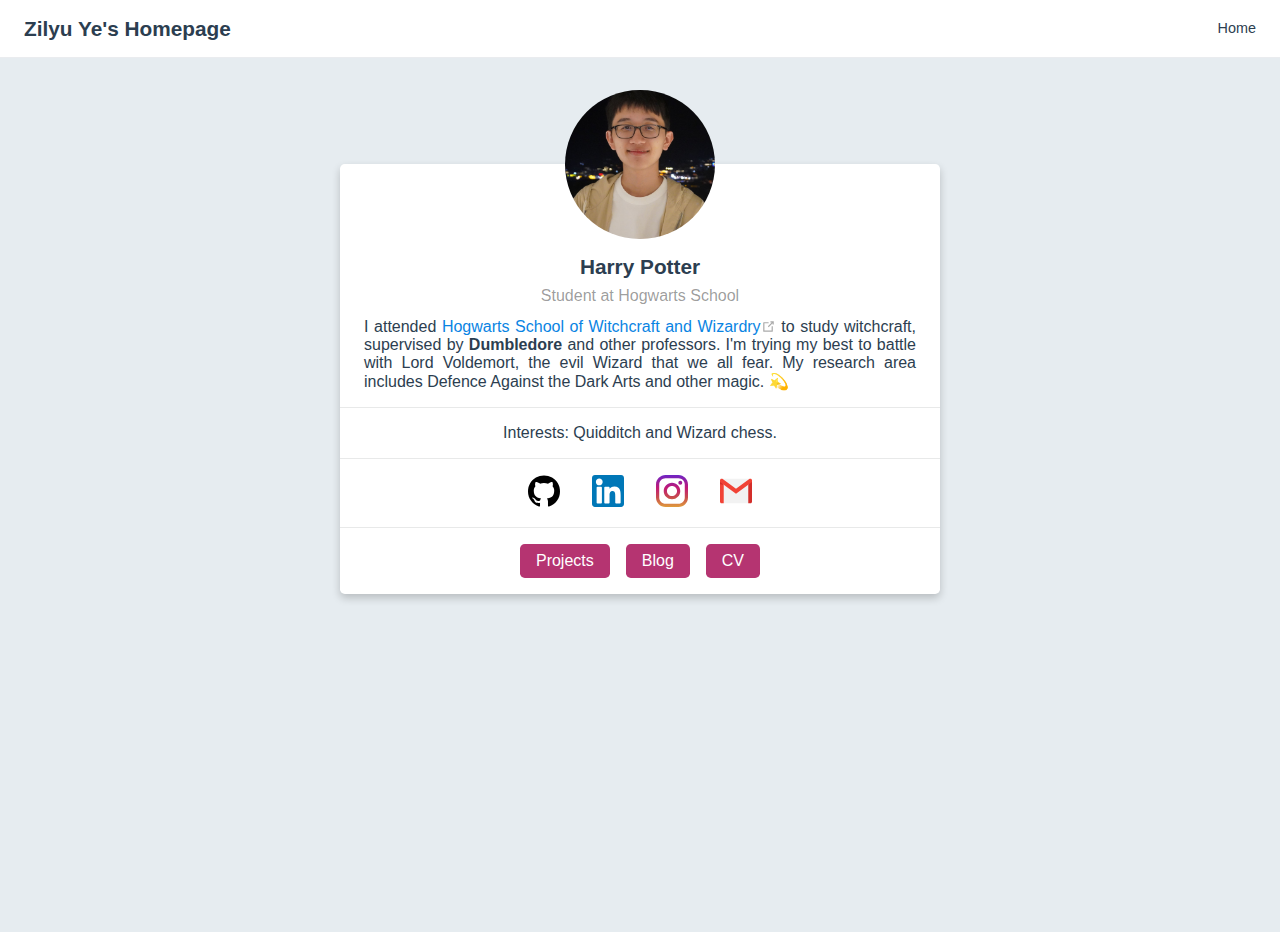
==== commit 0e40050c: "Update meta description in 404.html" ====
--- a/about/index.html
+++ b/about/index.html
@@ -4,18 +4,23 @@
     <meta charset="utf-8">
     <meta name="viewport" content="width=device-width,initial-scale=1">
     <title>Zilyu Ye&#39;s Homepage</title>
+    <meta name="generator" content="VuePress 1.9.10">
+    <link rel="icon" href="/logo.png">
     <meta name="description" content="The biography and information about me.">
-    <link rel="icon" href="/logo.png">
     
-    <link rel="preload" href="/assets/css/0.styles.65e01003.css" as="style"><link rel="preload" href="/assets/js/app.2aa8338d.js" as="script"><link rel="preload" href="/assets/js/2.b38bef16.js" as="script"><link rel="preload" href="/assets/js/8.be611428.js" as="script"><link rel="preload" href="/assets/js/3.82f374f2.js" as="script"><link rel="prefetch" href="/assets/js/10.5a56c157.js"><link rel="prefetch" href="/assets/js/11.558ce76f.js"><link rel="prefetch" href="/assets/js/12.ad1820cf.js"><link rel="prefetch" href="/assets/js/13.361c374b.js"><link rel="prefetch" href="/assets/js/14.02be7e5f.js"><link rel="prefetch" href="/assets/js/15.983dbc07.js"><link rel="prefetch" href="/assets/js/16.cf9fee51.js"><link rel="prefetch" href="/assets/js/4.dab95bb3.js"><link rel="prefetch" href="/assets/js/5.bd97189a.js"><link rel="prefetch" href="/assets/js/6.67793f9c.js"><link rel="prefetch" href="/assets/js/7.cb8b0411.js"><link rel="prefetch" href="/assets/js/9.d19f5bf3.js">
-    <link rel="stylesheet" href="/assets/css/0.styles.65e01003.css">
+    <link rel="preload" href="/assets/css/0.styles.dd5cbe47.css" as="style"><link rel="preload" href="/assets/js/app.06cbf85d.js" as="script"><link rel="preload" href="/assets/js/2.c2ffe69a.js" as="script"><link rel="preload" href="/assets/js/1.5b215c45.js" as="script"><link rel="preload" href="/assets/js/25.4a7d9b61.js" as="script"><link rel="preload" href="/assets/js/19.158efbb0.js" as="script"><link rel="prefetch" href="/assets/js/10.f23ef3a4.js"><link rel="prefetch" href="/assets/js/11.8b388614.js"><link rel="prefetch" href="/assets/js/12.a879679f.js"><link rel="prefetch" href="/assets/js/13.b84442ba.js"><link rel="prefetch" href="/assets/js/14.1cb61851.js"><link rel="prefetch" href="/assets/js/15.ac5e100a.js"><link rel="prefetch" href="/assets/js/16.85a462e3.js"><link rel="prefetch" href="/assets/js/17.f7ecccc4.js"><link rel="prefetch" href="/assets/js/18.3256f17f.js"><link rel="prefetch" href="/assets/js/20.36d88e85.js"><link rel="prefetch" href="/assets/js/21.c45f2e18.js"><link rel="prefetch" href="/assets/js/22.98db4299.js"><link rel="prefetch" href="/assets/js/23.516a5bfd.js"><link rel="prefetch" href="/assets/js/24.c5f550af.js"><link rel="prefetch" href="/assets/js/26.0a3291c9.js"><link rel="prefetch" href="/assets/js/27.8b043bba.js"><link rel="prefetch" href="/assets/js/28.83ff54d0.js"><link rel="prefetch" href="/assets/js/29.546d5210.js"><link rel="prefetch" href="/assets/js/3.6e414f99.js"><link rel="prefetch" href="/assets/js/30.55ca5cf4.js"><link rel="prefetch" href="/assets/js/31.e9225bc2.js"><link rel="prefetch" href="/assets/js/32.31513f67.js"><link rel="prefetch" href="/assets/js/4.30a80b7b.js"><link rel="prefetch" href="/assets/js/5.2e421cc5.js"><link rel="prefetch" href="/assets/js/6.2a3d8e8c.js"><link rel="prefetch" href="/assets/js/7.c56e6566.js"><link rel="prefetch" href="/assets/js/vendors~docsearch.5e758b7f.js">
+    <link rel="stylesheet" href="/assets/css/0.styles.dd5cbe47.css">
   </head>
   <body>
-    <div id="app" data-server-rendered="true"><div class="theme-container no-sidebar about-page"><header class="navbar"><div class="sidebar-button"><svg xmlns="http://www.w3.org/2000/svg" aria-hidden="true" role="img" viewBox="0 0 448 512" class="icon"><path fill="currentColor" d="M436 124H12c-6.627 0-12-5.373-12-12V80c0-6.627 5.373-12 12-12h424c6.627 0 12 5.373 12 12v32c0 6.627-5.373 12-12 12zm0 160H12c-6.627 0-12-5.373-12-12v-32c0-6.627 5.373-12 12-12h424c6.627 0 12 5.373 12 12v32c0 6.627-5.373 12-12 12zm0 160H12c-6.627 0-12-5.373-12-12v-32c0-6.627 5.373-12 12-12h424c6.627 0 12 5.373 12 12v32c0 6.627-5.373 12-12 12z"></path></svg></div> <a href="/" class="home-link router-link-active"><!----> <span class="site-name">Zilyu Ye's Homepage</span></a> <div class="links"><!----> <nav class="nav-links can-hide"><div class="nav-item"><a href="/" class="nav-link">Home</a></div> <!----></nav></div></header> <div class="sidebar-mask"></div> <aside class="sidebar"><nav class="nav-links"><div class="nav-item"><a href="/" class="nav-link">Home</a></div> <!----></nav>  <!----> </aside> <main class="page"> <div class="theme-default-content content__default"><div class="about-card"><div class="avatar"><img src="/profile.jpg" alt></div> <div class="card"><div class="bio"><div class="head"><span>
+    <div id="app" data-server-rendered="true"><div class="theme-container no-sidebar about-page"><header class="navbar"><div class="sidebar-button"><svg xmlns="http://www.w3.org/2000/svg" aria-hidden="true" role="img" viewBox="0 0 448 512" class="icon"><path fill="currentColor" d="M436 124H12c-6.627 0-12-5.373-12-12V80c0-6.627 5.373-12 12-12h424c6.627 0 12 5.373 12 12v32c0 6.627-5.373 12-12 12zm0 160H12c-6.627 0-12-5.373-12-12v-32c0-6.627 5.373-12 12-12h424c6.627 0 12 5.373 12 12v32c0 6.627-5.373 12-12 12zm0 160H12c-6.627 0-12-5.373-12-12v-32c0-6.627 5.373-12 12-12h424c6.627 0 12 5.373 12 12v32c0 6.627-5.373 12-12 12z"></path></svg></div> <a href="/" class="home-link router-link-active"><!----> <span class="site-name">Zilyu Ye's Homepage</span></a> <div class="links"><!----> <nav class="nav-links can-hide"><div class="nav-item"><a href="/" class="nav-link">
+  Home
+</a></div> <!----></nav></div></header> <div class="sidebar-mask"></div> <aside class="sidebar"><nav class="nav-links"><div class="nav-item"><a href="/" class="nav-link">
+  Home
+</a></div> <!----></nav>  <!----> </aside> <main class="page"> <div class="theme-default-content content__default"><div class="about-card"><div class="avatar"><img src="/profile.jpg" alt></div> <div class="card"><div class="bio"><div class="head"><span>
           Harry Potter
         </span></div> <div class="info"><span>
           Student at Hogwarts School
-        </span></div> <div class="description"><p>I attended <a href="https://en.wikipedia.org/wiki/Hogwarts" target="_blank" rel="noopener noreferrer">Hogwarts School of Witchcraft and Wizardry<svg xmlns="http://www.w3.org/2000/svg" aria-hidden="true" x="0px" y="0px" viewBox="0 0 100 100" width="15" height="15" class="icon outbound"><path fill="currentColor" d="M18.8,85.1h56l0,0c2.2,0,4-1.8,4-4v-32h-8v28h-48v-48h28v-8h-32l0,0c-2.2,0-4,1.8-4,4v56C14.8,83.3,16.6,85.1,18.8,85.1z"></path> <polygon fill="currentColor" points="45.7,48.7 51.3,54.3 77.2,28.5 77.2,37.2 85.2,37.2 85.2,14.9 62.8,14.9 62.8,22.9 71.5,22.9"></polygon></svg></a> to study witchcraft, supervised by <strong>Dumbledore</strong> and other professors. I'm trying my best to battle with Lord Voldemort, the evil Wizard that we all fear. My research area includes Defence Against the Dark Arts and other magic. 💫</p></div></div> <div class="interests"><span>
+        </span></div> <div class="description"><p>I attended <a href="https://en.wikipedia.org/wiki/Hogwarts" target="_blank" rel="noopener noreferrer">Hogwarts School of Witchcraft and Wizardry<span><svg xmlns="http://www.w3.org/2000/svg" aria-hidden="true" focusable="false" x="0px" y="0px" viewBox="0 0 100 100" width="15" height="15" class="icon outbound"><path fill="currentColor" d="M18.8,85.1h56l0,0c2.2,0,4-1.8,4-4v-32h-8v28h-48v-48h28v-8h-32l0,0c-2.2,0-4,1.8-4,4v56C14.8,83.3,16.6,85.1,18.8,85.1z"></path> <polygon fill="currentColor" points="45.7,48.7 51.3,54.3 77.2,28.5 77.2,37.2 85.2,37.2 85.2,14.9 62.8,14.9 62.8,22.9 71.5,22.9"></polygon></svg> <span class="sr-only">(opens new window)</span></span></a> to study witchcraft, supervised by <strong>Dumbledore</strong> and other professors. I'm trying my best to battle with Lord Voldemort, the evil Wizard that we all fear. My research area includes Defence Against the Dark Arts and other magic. 💫</p></div></div> <div class="interests"><span>
         Interests: Quidditch and Wizard chess.
       </span></div> <div class="socials"><div><a href="https://github.com/mtobeiyf" target="_blank"><img src="/icons/github.svg" alt="github" title="github"></a></div><div><a href="https://www.linkedin.com" target="_blank"><img src="/icons/linkedin.svg" alt="linkedin" title="linkedin"></a></div><div><a href="https://www.instagram.com" target="_blank"><img src="/icons/instagram.svg" alt="instagram" title="instagram"></a></div><div><a href="mailto:harry[at]gmail.com" target="_blank"><img src="/icons/email.svg" alt="email" title="email"></a></div></div> <div class="actions"><div><a href="/projects/" target="" class="button">
           Projects
@@ -24,6 +29,6 @@
         </a></div><div><a href="/article/" target="" class="button">
           CV
         </a></div></div></div></div></div> <footer class="page-edit"><!----> <div class="last-updated"><span class="prefix">Last Updated:</span> <span class="time">1/3/2020, 12:57:27 PM</span></div></footer> <!----> </main></div><div class="global-ui"></div></div>
-    <script src="/assets/js/app.2aa8338d.js" defer></script><script src="/assets/js/2.b38bef16.js" defer></script><script src="/assets/js/8.be611428.js" defer></script><script src="/assets/js/3.82f374f2.js" defer></script>
+    <script src="/assets/js/app.06cbf85d.js" defer></script><script src="/assets/js/2.c2ffe69a.js" defer></script><script src="/assets/js/1.5b215c45.js" defer></script><script src="/assets/js/25.4a7d9b61.js" defer></script><script src="/assets/js/19.158efbb0.js" defer></script>
   </body>
 </html>
--- a/assets/css/0.styles.dd5cbe47.css
+++ b/assets/css/0.styles.dd5cbe47.css
@@ -0,0 +1 @@
+code[class*=language-],pre[class*=language-]{color:#ccc;background:none;font-family:Consolas,Monaco,Andale Mono,Ubuntu Mono,monospace;font-size:1em;text-align:left;white-space:pre;word-spacing:normal;word-break:normal;word-wrap:normal;line-height:1.5;-moz-tab-size:4;-o-tab-size:4;tab-size:4;-webkit-hyphens:none;hyphens:none}pre[class*=language-]{padding:1em;margin:.5em 0;overflow:auto}:not(pre)>code[class*=language-],pre[class*=language-]{background:#2d2d2d}:not(pre)>code[class*=language-]{padding:.1em;border-radius:.3em;white-space:normal}.token.block-comment,.token.cdata,.token.comment,.token.doctype,.token.prolog{color:#999}.token.punctuation{color:#ccc}.token.attr-name,.token.deleted,.token.namespace,.token.tag{color:#e2777a}.token.function-name{color:#6196cc}.token.boolean,.token.function,.token.number{color:#f08d49}.token.class-name,.token.constant,.token.property,.token.symbol{color:#f8c555}.token.atrule,.token.builtin,.token.important,.token.keyword,.token.selector{color:#cc99cd}.token.attr-value,.token.char,.token.regex,.token.string,.token.variable{color:#7ec699}.token.entity,.token.operator,.token.url{color:#67cdcc}.token.bold,.token.important{font-weight:700}.token.italic{font-style:italic}.token.entity{cursor:help}.token.inserted{color:green}.theme-default-content code{color:#476582;padding:.25rem .5rem;margin:0;font-size:.85em;background-color:rgba(27,31,35,.05);border-radius:3px}.theme-default-content code .token.deleted{color:#ec5975}.theme-default-content code .token.inserted{color:#0984e3}.theme-default-content pre,.theme-default-content pre[class*=language-]{line-height:1.4;padding:1.25rem 1.5rem;margin:.85rem 0;background-color:#282c34;border-radius:6px;overflow:auto}.theme-default-content pre[class*=language-] code,.theme-default-content pre code{color:#fff;padding:0;background-color:transparent;border-radius:0}div[class*=language-]{position:relative;background-color:#282c34;border-radius:6px}div[class*=language-] .highlight-lines{-webkit-user-select:none;user-select:none;padding-top:1.3rem;position:absolute;top:0;left:0;width:100%;line-height:1.4}div[class*=language-] .highlight-lines .highlighted{background-color:rgba(0,0,0,.66)}div[class*=language-] pre,div[class*=language-] pre[class*=language-]{background:transparent;position:relative;z-index:1}div[class*=language-]:before{position:absolute;z-index:3;top:.8em;right:1em;font-size:.75rem;color:hsla(0,0%,100%,.4)}div[class*=language-]:not(.line-numbers-mode) .line-numbers-wrapper{display:none}div[class*=language-].line-numbers-mode .highlight-lines .highlighted{position:relative}div[class*=language-].line-numbers-mode .highlight-lines .highlighted:before{content:" ";position:absolute;z-index:3;left:0;top:0;display:block;width:3.5rem;height:100%;background-color:rgba(0,0,0,.66)}div[class*=language-].line-numbers-mode pre{padding-left:4.5rem;vertical-align:middle}div[class*=language-].line-numbers-mode .line-numbers-wrapper{position:absolute;top:0;width:3.5rem;text-align:center;color:hsla(0,0%,100%,.3);padding:1.25rem 0;line-height:1.4}div[class*=language-].line-numbers-mode .line-numbers-wrapper br{-webkit-user-select:none;user-select:none}div[class*=language-].line-numbers-mode .line-numbers-wrapper .line-number{position:relative;z-index:4;-webkit-user-select:none;user-select:none;font-size:.85em}div[class*=language-].line-numbers-mode:after{content:"";position:absolute;z-index:2;top:0;left:0;width:3.5rem;height:100%;border-radius:6px 0 0 6px;border-right:1px solid rgba(0,0,0,.66);background-color:#282c34}div[class~=language-js]:before{content:"js"}div[class~=language-ts]:before{content:"ts"}div[class~=language-html]:before{content:"html"}div[class~=language-md]:before{content:"md"}div[class~=language-vue]:before{content:"vue"}div[class~=language-css]:before{content:"css"}div[class~=language-sass]:before{content:"sass"}div[class~=language-scss]:before{content:"scss"}div[class~=language-less]:before{content:"less"}div[class~=language-stylus]:before{content:"stylus"}div[class~=language-go]:before{content:"go"}div[class~=language-java]:before{content:"java"}div[class~=language-c]:before{content:"c"}div[class~=language-sh]:before{content:"sh"}div[class~=language-yaml]:before{content:"yaml"}div[class~=language-py]:before{content:"py"}div[class~=language-docker]:before{content:"docker"}div[class~=language-dockerfile]:before{content:"dockerfile"}div[class~=language-makefile]:before{content:"makefile"}div[class~=language-javascript]:before{content:"js"}div[class~=language-typescript]:before{content:"ts"}div[class~=language-markup]:before{content:"html"}div[class~=language-markdown]:before{content:"md"}div[class~=language-json]:before{content:"json"}div[class~=language-ruby]:before{content:"rb"}div[class~=language-python]:before{content:"py"}div[class~=language-bash]:before{content:"sh"}div[class~=language-php]:before{content:"php"}.custom-block .custom-block-title{font-weight:600;margin-bottom:-.4rem}.custom-block.danger,.custom-block.tip,.custom-block.warning{padding:.1rem 1.5rem;border-left-width:.5rem;border-left-style:solid;margin:1rem 0}.custom-block.tip{background-color:#f3f5f7;border-color:#42b983}.custom-block.warning{background-color:rgba(255,229,100,.3);border-color:#e7c000;color:#6b5900}.custom-block.warning .custom-block-title{color:#b29400}.custom-block.warning a{color:#2c3e50}.custom-block.danger{background-color:#ffe6e6;border-color:#c00;color:#4d0000}.custom-block.danger .custom-block-title{color:#900}.custom-block.danger a{color:#2c3e50}.custom-block.details{display:block;position:relative;border-radius:2px;margin:1.6em 0;padding:1.6em;background-color:#eee}.custom-block.details h4{margin-top:0}.custom-block.details figure:last-child,.custom-block.details p:last-child{margin-bottom:0;padding-bottom:0}.custom-block.details summary{outline:none;cursor:pointer}.arrow{display:inline-block;width:0;height:0}.arrow.up{border-bottom:6px solid #ccc}.arrow.down,.arrow.up{border-left:4px solid transparent;border-right:4px solid transparent}.arrow.down{border-top:6px solid #ccc}.arrow.right{border-left:6px solid #ccc}.arrow.left,.arrow.right{border-top:4px solid transparent;border-bottom:4px solid transparent}.arrow.left{border-right:6px solid #ccc}.theme-default-content:not(.custom){max-width:740px;margin:0 auto;padding:2rem 2.5rem}@media (max-width:959px){.theme-default-content:not(.custom){padding:2rem}}@media (max-width:419px){.theme-default-content:not(.custom){padding:1.5rem}}.table-of-contents .badge{vertical-align:middle}body,html{padding:0;margin:0;background-color:#fff}body{font-family:-apple-system,BlinkMacSystemFont,Segoe UI,Roboto,Oxygen,Ubuntu,Cantarell,Fira Sans,Droid Sans,Helvetica Neue,sans-serif;-webkit-font-smoothing:antialiased;-moz-osx-font-smoothing:grayscale;font-size:16px;color:#2c3e50}.page{padding-left:20rem}.navbar{z-index:20;right:0;height:3.6rem;background-color:#fff;box-sizing:border-box;border-bottom:1px solid #eaecef}.navbar,.sidebar-mask{position:fixed;top:0;left:0}.sidebar-mask{z-index:9;width:100vw;height:100vh;display:none}.sidebar{font-size:16px;background-color:#fff;width:20rem;position:fixed;z-index:10;margin:0;top:3.6rem;left:0;bottom:0;box-sizing:border-box;border-right:1px solid #eaecef;overflow-y:auto}.theme-default-content:not(.custom)>:first-child{margin-top:3.6rem}.theme-default-content:not(.custom) a:hover{text-decoration:underline}.theme-default-content:not(.custom) p.demo{padding:1rem 1.5rem;border:1px solid #ddd;border-radius:4px}.theme-default-content:not(.custom) img{max-width:100%}.theme-default-content.custom{padding:0;margin:0}.theme-default-content.custom img{max-width:100%}a{font-weight:500;text-decoration:none}a,p a code{color:#0984e3}p a code{font-weight:400}kbd{background:#eee;border:.15rem solid #ddd;border-bottom:.25rem solid #ddd;border-radius:.15rem;padding:0 .15em}blockquote{font-size:1rem;color:#999;border-left:.2rem solid #dfe2e5;margin:1rem 0;padding:.25rem 0 .25rem 1rem}blockquote>p{margin:0}ol,ul{padding-left:1.2em}strong{font-weight:600}h1,h2,h3,h4,h5,h6{font-weight:600;line-height:1.25}.theme-default-content:not(.custom)>h1,.theme-default-content:not(.custom)>h2,.theme-default-content:not(.custom)>h3,.theme-default-content:not(.custom)>h4,.theme-default-content:not(.custom)>h5,.theme-default-content:not(.custom)>h6{margin-top:-3.1rem;padding-top:4.6rem;margin-bottom:0}.theme-default-content:not(.custom)>h1:first-child,.theme-default-content:not(.custom)>h2:first-child,.theme-default-content:not(.custom)>h3:first-child,.theme-default-content:not(.custom)>h4:first-child,.theme-default-content:not(.custom)>h5:first-child,.theme-default-content:not(.custom)>h6:first-child{margin-top:-1.5rem;margin-bottom:1rem}.theme-default-content:not(.custom)>h1:first-child+.custom-block,.theme-default-content:not(.custom)>h1:first-child+p,.theme-default-content:not(.custom)>h1:first-child+pre,.theme-default-content:not(.custom)>h2:first-child+.custom-block,.theme-default-content:not(.custom)>h2:first-child+p,.theme-default-content:not(.custom)>h2:first-child+pre,.theme-default-content:not(.custom)>h3:first-child+.custom-block,.theme-default-content:not(.custom)>h3:first-child+p,.theme-default-content:not(.custom)>h3:first-child+pre,.theme-default-content:not(.custom)>h4:first-child+.custom-block,.theme-default-content:not(.custom)>h4:first-child+p,.theme-default-content:not(.custom)>h4:first-child+pre,.theme-default-content:not(.custom)>h5:first-child+.custom-block,.theme-default-content:not(.custom)>h5:first-child+p,.theme-default-content:not(.custom)>h5:first-child+pre,.theme-default-content:not(.custom)>h6:first-child+.custom-block,.theme-default-content:not(.custom)>h6:first-child+p,.theme-default-content:not(.custom)>h6:first-child+pre{margin-top:2rem}h1:focus .header-anchor,h1:hover .header-anchor,h2:focus .header-anchor,h2:hover .header-anchor,h3:focus .header-anchor,h3:hover .header-anchor,h4:focus .header-anchor,h4:hover .header-anchor,h5:focus .header-anchor,h5:hover .header-anchor,h6:focus .header-anchor,h6:hover .header-anchor{opacity:1}h1{font-size:2.2rem}h2{font-size:1.65rem;padding-bottom:.3rem;border-bottom:1px solid #eaecef}h3{font-size:1.35rem}a.header-anchor{font-size:.85em;float:left;margin-left:-.87em;padding-right:.23em;margin-top:.125em;-webkit-user-select:none;user-select:none;opacity:0}a.header-anchor:focus,a.header-anchor:hover{text-decoration:none}.line-number,code,kbd{font-family:source-code-pro,Menlo,Monaco,Consolas,Courier New,monospace}ol,p,ul{line-height:1.7}hr{border:0;border-top:1px solid #eaecef}table{border-collapse:collapse;margin:1rem 0;display:block;overflow-x:auto}tr{border-top:1px solid #dfe2e5}tr:nth-child(2n){background-color:#f6f8fa}td,th{border:1px solid #dfe2e5;padding:.6em 1em}.theme-container.sidebar-open .sidebar-mask{display:block}.theme-container.no-navbar .theme-default-content:not(.custom)>h1,.theme-container.no-navbar h2,.theme-container.no-navbar h3,.theme-container.no-navbar h4,.theme-container.no-navbar h5,.theme-container.no-navbar h6{margin-top:1.5rem;padding-top:0}.theme-container.no-navbar .sidebar{top:0}@media (min-width:720px){.theme-container.no-sidebar .sidebar{display:none}.theme-container.no-sidebar .page{padding-left:0}}@media (max-width:959px){.sidebar{font-size:15px;width:16.4rem}.page{padding-left:16.4rem}}@media (max-width:719px){.sidebar{top:0;padding-top:3.6rem;transform:translateX(-100%);transition:transform .2s ease}.page{padding-left:0}.theme-container.sidebar-open .sidebar{transform:translateX(0)}.theme-container.no-navbar .sidebar{padding-top:0}}@media (max-width:419px){h1{font-size:1.9rem}.theme-default-content div[class*=language-]{margin:.85rem -1.5rem;border-radius:0}}.icon.outbound{display:none}#nprogress{pointer-events:none}#nprogress .bar{background:#0984e3;position:fixed;z-index:1031;top:0;left:0;width:100%;height:2px}#nprogress .peg{display:block;position:absolute;right:0;width:100px;height:100%;box-shadow:0 0 10px #0984e3,0 0 5px #0984e3;opacity:1;transform:rotate(3deg) translateY(-4px)}#nprogress .spinner{display:block;position:fixed;z-index:1031;top:15px;right:15px}#nprogress .spinner-icon{width:18px;height:18px;box-sizing:border-box;border-color:#0984e3 transparent transparent #0984e3;border-style:solid;border-width:2px;border-radius:50%;animation:nprogress-spinner .4s linear infinite}.nprogress-custom-parent{overflow:hidden;position:relative}.nprogress-custom-parent #nprogress .bar,.nprogress-custom-parent #nprogress .spinner{position:absolute}@keyframes nprogress-spinner{0%{transform:rotate(0deg)}to{transform:rotate(1turn)}}.icon.outbound{color:#aaa;display:inline-block;vertical-align:middle;position:relative;top:-1px}.sr-only{position:absolute;width:1px;height:1px;padding:0;margin:-1px;overflow:hidden;clip:rect(0,0,0,0);white-space:nowrap;border-width:0}.algolia-search-wrapper>span{vertical-align:middle}.algolia-search-wrapper .algolia-autocomplete{line-height:normal}.algolia-search-wrapper .algolia-autocomplete .ds-dropdown-menu{background-color:#fff;border:1px solid #999;border-radius:4px;font-size:16px;margin:6px 0 0;padding:4px;text-align:left}.algolia-search-wrapper .algolia-autocomplete .ds-dropdown-menu:before{border-color:#999}.algolia-search-wrapper .algolia-autocomplete .ds-dropdown-menu [class*=ds-dataset-]{border:none;padding:0}.algolia-search-wrapper .algolia-autocomplete .ds-dropdown-menu .ds-suggestions{margin-top:0}.algolia-search-wrapper .algolia-autocomplete .ds-dropdown-menu .ds-suggestion{border-bottom:1px solid #eaecef}.algolia-search-wrapper .algolia-autocomplete .algolia-docsearch-suggestion--highlight{color:#2c815b}.algolia-search-wrapper .algolia-autocomplete .algolia-docsearch-suggestion{border-color:#eaecef;padding:0}.algolia-search-wrapper .algolia-autocomplete .algolia-docsearch-suggestion .algolia-docsearch-suggestion--category-header{padding:5px 10px;margin-top:0;background:#0984e3;color:#fff;font-weight:600}.algolia-search-wrapper .algolia-autocomplete .algolia-docsearch-suggestion .algolia-docsearch-suggestion--category-header .algolia-docsearch-suggestion--highlight{background:hsla(0,0%,100%,.6)}.algolia-search-wrapper .algolia-autocomplete .algolia-docsearch-suggestion .algolia-docsearch-suggestion--wrapper{padding:0}.algolia-search-wrapper .algolia-autocomplete .algolia-docsearch-suggestion .algolia-docsearch-suggestion--title{font-weight:600;margin-bottom:0;color:#2c3e50}.algolia-search-wrapper .algolia-autocomplete .algolia-docsearch-suggestion .algolia-docsearch-suggestion--subcategory-column{vertical-align:top;padding:5px 7px 5px 5px;border-color:#eaecef;background:#f1f3f5}.algolia-search-wrapper .algolia-autocomplete .algolia-docsearch-suggestion .algolia-docsearch-suggestion--subcategory-column:after{display:none}.algolia-search-wrapper .algolia-autocomplete .algolia-docsearch-suggestion .algolia-docsearch-suggestion--subcategory-column-text{color:#555}.algolia-search-wrapper .algolia-autocomplete .algolia-docsearch-footer{border-color:#eaecef}.algolia-search-wrapper .algolia-autocomplete .ds-cursor .algolia-docsearch-suggestion--content{background-color:#e7edf3!important;color:#2c3e50}@media (min-width:719px){.algolia-search-wrapper .algolia-autocomplete .algolia-docsearch-suggestion .algolia-docsearch-suggestion--subcategory-column{float:none;width:150px;min-width:150px;display:table-cell}.algolia-search-wrapper .algolia-autocomplete .algolia-docsearch-suggestion .algolia-docsearch-suggestion--content{float:none;display:table-cell;width:100%;vertical-align:top}.algolia-search-wrapper .algolia-autocomplete .algolia-docsearch-suggestion .ds-dropdown-menu{min-width:515px!important}}@media (max-width:719px){.algolia-search-wrapper .ds-dropdown-menu{min-width:calc(100vw - 4rem)!important;max-width:calc(100vw - 4rem)!important}.algolia-search-wrapper .algolia-docsearch-suggestion--wrapper{padding:5px 7px 5px 5px!important}.algolia-search-wrapper .algolia-docsearch-suggestion--subcategory-column{padding:0!important;background:#fff!important}.algolia-search-wrapper .algolia-docsearch-suggestion--subcategory-column-text:after{content:" > ";font-size:10px;line-height:14.4px;display:inline-block;width:5px;margin:-3px 3px 0;vertical-align:middle}}.home{padding:3.6rem 2rem 0;max-width:960px;margin:0 auto;display:block}.home .hero{text-align:center}.home .hero img{max-width:100%;max-height:280px;display:block;margin:3rem auto 1.5rem}.home .hero h1{font-size:3rem}.home .hero .action,.home .hero .description,.home .hero h1{margin:1.8rem auto}.home .hero .description{max-width:35rem;font-size:1.6rem;line-height:1.3;color:#6a8bad}.home .hero .action-button{display:inline-block;font-size:1.2rem;color:#fff;background-color:#0984e3;padding:.8rem 1.6rem;border-radius:4px;transition:background-color .1s ease;box-sizing:border-box;border-bottom:1px solid #0877cc}.home .hero .action-button:hover{background-color:#1292f6}.home .features{border-top:1px solid #eaecef;padding:1.2rem 0;margin-top:2.5rem;display:flex;flex-wrap:wrap;align-items:flex-start;align-content:stretch;justify-content:space-between}.home .feature{flex-grow:1;flex-basis:30%;max-width:30%}.home .feature h2{font-size:1.4rem;font-weight:500;border-bottom:none;padding-bottom:0;color:#3a5169}.home .feature p{color:#4e6e8e}.home .footer{padding:2.5rem;border-top:1px solid #eaecef;text-align:center;color:#4e6e8e}@media (max-width:719px){.home .features{flex-direction:column}.home .feature{max-width:100%;padding:0 2.5rem}}@media (max-width:419px){.home{padding-left:1.5rem;padding-right:1.5rem}.home .hero img{max-height:210px;margin:2rem auto 1.2rem}.home .hero h1{font-size:2rem}.home .hero .action,.home .hero .description,.home .hero h1{margin:1.2rem auto}.home .hero .description{font-size:1.2rem}.home .hero .action-button{font-size:1rem;padding:.6rem 1.2rem}.home .feature h2{font-size:1.25rem}}.search-box{display:inline-block;position:relative;margin-right:1rem}.search-box input{cursor:text;width:10rem;height:2rem;color:#4e6e8e;display:inline-block;border:1px solid #cfd4db;border-radius:2rem;font-size:.9rem;line-height:2rem;padding:0 .5rem 0 2rem;outline:none;transition:all .2s ease;background:#fff url(/assets/img/search.83621669.svg) .6rem .5rem no-repeat;background-size:1rem}.search-box input:focus{cursor:auto;border-color:#0984e3}.search-box .suggestions{background:#fff;width:20rem;position:absolute;top:2rem;border:1px solid #cfd4db;border-radius:6px;padding:.4rem;list-style-type:none}.search-box .suggestions.align-right{right:0}.search-box .suggestion{line-height:1.4;padding:.4rem .6rem;border-radius:4px;cursor:pointer}.search-box .suggestion a{white-space:normal;color:#5d82a6}.search-box .suggestion a .page-title{font-weight:600}.search-box .suggestion a .header{font-size:.9em;margin-left:.25em}.search-box .suggestion.focused{background-color:#f3f4f5}.search-box .suggestion.focused a{color:#0984e3}@media (max-width:959px){.search-box input{cursor:pointer;width:0;border-color:transparent;position:relative}.search-box input:focus{cursor:text;left:0;width:10rem}}@media (-ms-high-contrast:none){.search-box input{height:2rem}}@media (max-width:959px) and (min-width:719px){.search-box .suggestions{left:0}}@media (max-width:719px){.search-box{margin-right:0}.search-box input{left:1rem}.search-box .suggestions{right:0}}@media (max-width:419px){.search-box .suggestions{width:calc(100vw - 4rem)}.search-box input:focus{width:8rem}}.sidebar-button{cursor:pointer;display:none;width:1.25rem;height:1.25rem;position:absolute;padding:.6rem;top:.6rem;left:1rem}.sidebar-button .icon{display:block;width:1.25rem;height:1.25rem}@media (max-width:719px){.sidebar-button{display:block}}.dropdown-enter,.dropdown-leave-to{height:0!important}.badge[data-v-15b7b770]{display:inline-block;font-size:14px;height:18px;line-height:18px;border-radius:3px;padding:0 6px;color:#fff}.badge.green[data-v-15b7b770],.badge.tip[data-v-15b7b770],.badge[data-v-15b7b770]{background-color:#42b983}.badge.error[data-v-15b7b770]{background-color:#da5961}.badge.warn[data-v-15b7b770],.badge.warning[data-v-15b7b770],.badge.yellow[data-v-15b7b770]{background-color:#e7c000}.badge+.badge[data-v-15b7b770]{margin-left:5px}.theme-code-block[data-v-759a7d02]{display:none}.theme-code-block__active[data-v-759a7d02]{display:block}.theme-code-block>pre[data-v-759a7d02]{background-color:orange}.theme-code-group__nav[data-v-deefee04]{margin-bottom:-35px;background-color:#282c34;padding-bottom:22px;border-top-left-radius:6px;border-top-right-radius:6px;padding-left:10px;padding-top:10px}.theme-code-group__ul[data-v-deefee04]{margin:auto 0;padding-left:0;display:inline-flex;list-style:none}.theme-code-group__nav-tab[data-v-deefee04]{border:0;padding:5px;cursor:pointer;background-color:transparent;font-size:.85em;line-height:1.4;color:hsla(0,0%,100%,.9);font-weight:600}.theme-code-group__nav-tab-active[data-v-deefee04]{border-bottom:1px solid #42b983}.pre-blank[data-v-deefee04]{color:#42b983}.theme-container.home-page .page{font-size:14px;font-family:lucida grande,lucida sans unicode,lucida,Helvetica Neue,Helvetica,Arial,sans-serif}.theme-container.home-page .page p{margin:0 0 .5rem}.theme-container.home-page .page ol,.theme-container.home-page .page p,.theme-container.home-page .page ul{line-height:normal}.theme-container.home-page .page a{font-weight:400}.theme-container.home-page .page .theme-default-content:not(.custom)>h2{margin-bottom:.5rem}.theme-container.home-page .page .theme-default-content:not(.custom)>h2:first-child+p{margin-top:.5rem}.theme-container.home-page .page .theme-default-content:not(.custom)>h3{padding-top:4rem}.theme-container.home-page .page .md-card{margin-top:.5em}.theme-container.home-page .page .md-card .card-image{padding:.2rem}.theme-container.home-page .page .md-card .card-image img{max-width:3000px;max-height:300px}.theme-container.home-page .page .md-card .card-content p{-webkit-margin-after:.2em}@media (max-width:419px){.theme-container.home-page .page ol,.theme-container.home-page .page p,.theme-container.home-page .page ul{line-height:1.5}.theme-container.home-page .page .md-card .card-image img{width:100%;max-width:400px}}.theme-container.about-page .page{background-color:#e6ecf0;min-height:100vh}.theme-container.about-page .page .last-updated{display:none}.projects-page{background-color:#fafbfc}.about-card{width:100%;display:flex;flex-direction:column;align-items:center}.about-card .avatar{position:relative;z-index:1}.about-card .avatar img{display:block;width:100%;height:auto;max-width:150px;border-radius:500rem}.about-card .card{max-width:600px;width:100%;position:relative;top:-75px;padding-top:75px;margin-left:auto;margin-right:auto;background:#fff;box-shadow:0 4px 8px 0 rgba(0,0,0,.2);border-radius:.3rem;text-align:center}.about-card .card .bio{padding:1em}.about-card .card .bio .head{font-weight:700;font-size:1.3em}.about-card .card .bio .info{padding-top:.5rem;font-size:1em;color:rgba(0,0,0,.4)}.about-card .card .bio .description{text-align:justify}.about-card .card .bio .description p{padding:.8em .5em 0;line-height:normal;-webkit-margin-before:0;-webkit-margin-after:0}.about-card .card .bio .description p a{font-weight:400}.about-card .card .interests{padding:1em 1.5em;border-top:1px solid rgba(34,36,38,.1)}.about-card .card .socials{border-top:1px solid rgba(34,36,38,.1);display:flex;flex-direction:row;justify-content:center;flex-wrap:wrap}.about-card .card .socials img{width:32px;margin:1em;cursor:pointer}.about-card .card .actions{border-top:1px solid rgba(34,36,38,.1);display:flex;flex-direction:row;justify-content:center;flex-wrap:wrap}.about-card .card .actions .button{background-color:#b53471;border:none;border-radius:.3em;color:#fff;padding:.5em 1em;margin:1em .5em;font-size:1rem;font-family:inherit;font-weight:400;text-align:center;text-decoration:none;display:inline-block;transition-duration:.4s;cursor:pointer}.about-card .card .actions .button:hover{background-color:#34495e}.about-card .footer{padding:1rem;font-weight:200;font-size:1rem;text-align:center;color:#9fa9aa;margin-top:auto}.profile{display:flex;flex-direction:row;align-items:stretch}.profile .image{max-width:120px}.profile .image img{border-radius:50%;padding:2px;border:1px solid #f2f3f3}.profile .info{display:flex;flex:1 1;flex-direction:column;padding-left:3rem}.profile .info .name{font-size:1.85rem;font-weight:600}.profile .info .socials{display:flex;flex-direction:row}.profile .info .socials img{width:1.3rem;margin:0 .6rem 0 0;cursor:pointer}.profile .info .socials b{margin-left:1rem}.profile .info .contact .title{font-size:1.2rem;font-weight:400}.profile .info .contact .email{font-family:Courier New,Courier,monospace}@media (max-width:419px){.profile .image{max-width:100px}}.md-card{background-color:#fff;margin-top:1em;min-height:150px;display:flex;flex-direction:row;align-items:stretch}.md-card .card-image{display:flex;align-items:center;padding:.5rem}.md-card .card-image img{max-width:150px;max-height:150px;height:150px;border:1px solid #eee;border-radius:.2rem;-o-object-fit:cover;object-fit:cover}.md-card .card-content{padding:.5rem;flex-grow:1}.md-card .card-content p{line-height:normal;-webkit-margin-before:0;-webkit-margin-after:.5em}.md-card .card-content blockquote{font-size:1rem}.md-card.show-border{border:1px solid #eee;border-radius:.5rem;box-shadow:0 5px 15px -5px rgba(0,0,0,.1);padding:.5rem}@media (max-width:419px){.md-card{display:flex;flex-direction:column;margin:1rem -.5rem;padding:.5rem;box-sizing:border-box}.md-card .card-image{flex-grow:1;align-items:stretch}.md-card .card-image img{width:100%;max-width:400px}.md-card .card-content pre{margin:0;border-radius:6px}}.searchbox{display:inline-block;position:relative;width:200px;height:32px!important;white-space:nowrap;box-sizing:border-box;visibility:visible!important}.searchbox .algolia-autocomplete{display:block;width:100%;height:100%}.searchbox__wrapper{width:100%;height:100%;z-index:999;position:relative}.searchbox__input{display:inline-block;box-sizing:border-box;transition:box-shadow .4s ease,background .4s ease;border:0;border-radius:16px;box-shadow:inset 0 0 0 1px #ccc;background:#fff!important;padding:0 26px 0 32px;width:100%;height:100%;vertical-align:middle;white-space:normal;font-size:12px;-webkit-appearance:none;-moz-appearance:none;appearance:none}.searchbox__input::-webkit-search-cancel-button,.searchbox__input::-webkit-search-decoration,.searchbox__input::-webkit-search-results-button,.searchbox__input::-webkit-search-results-decoration{display:none}.searchbox__input:hover{box-shadow:inset 0 0 0 1px #b3b3b3}.searchbox__input:active,.searchbox__input:focus{outline:0;box-shadow:inset 0 0 0 1px #aaa;background:#fff}.searchbox__input::-moz-placeholder{color:#aaa}.searchbox__input::placeholder{color:#aaa}.searchbox__submit{position:absolute;top:0;margin:0;border:0;border-radius:16px 0 0 16px;background-color:rgba(69,142,225,0);padding:0;width:32px;height:100%;vertical-align:middle;text-align:center;font-size:inherit;-webkit-user-select:none;-moz-user-select:none;user-select:none;right:inherit;left:0}.searchbox__submit:before{display:inline-block;margin-right:-4px;height:100%;vertical-align:middle;content:""}.searchbox__submit:active,.searchbox__submit:hover{cursor:pointer}.searchbox__submit:focus{outline:0}.searchbox__submit svg{width:14px;height:14px;vertical-align:middle;fill:#6d7e96}.searchbox__reset{display:block;position:absolute;top:8px;right:8px;margin:0;border:0;background:none;cursor:pointer;padding:0;font-size:inherit;-webkit-user-select:none;-moz-user-select:none;user-select:none;fill:rgba(0,0,0,.5)}.searchbox__reset.hide{display:none}.searchbox__reset:focus{outline:0}.searchbox__reset svg{display:block;margin:4px;width:8px;height:8px}.searchbox__input:valid~.searchbox__reset{display:block;animation-name:sbx-reset-in;animation-duration:.15s}@keyframes sbx-reset-in{0%{transform:translate3d(-20%,0,0);opacity:0}to{transform:none;opacity:1}}.algolia-autocomplete.algolia-autocomplete-right .ds-dropdown-menu{right:0!important;left:inherit!important}.algolia-autocomplete.algolia-autocomplete-right .ds-dropdown-menu:before{right:48px}.algolia-autocomplete.algolia-autocomplete-left .ds-dropdown-menu{left:0!important;right:inherit!important}.algolia-autocomplete.algolia-autocomplete-left .ds-dropdown-menu:before{left:48px}.algolia-autocomplete .ds-dropdown-menu{top:-6px;border-radius:4px;margin:6px 0 0;padding:0;text-align:left;height:auto;position:relative;background:transparent;border:none;z-index:999;max-width:600px;min-width:500px;box-shadow:0 1px 0 0 rgba(0,0,0,.2),0 2px 3px 0 rgba(0,0,0,.1)}.algolia-autocomplete .ds-dropdown-menu:before{display:block;position:absolute;content:"";width:14px;height:14px;background:#fff;z-index:1000;top:-7px;border-top:1px solid #d9d9d9;border-right:1px solid #d9d9d9;transform:rotate(-45deg);border-radius:2px}.algolia-autocomplete .ds-dropdown-menu .ds-suggestions{position:relative;z-index:1000;margin-top:8px}.algolia-autocomplete .ds-dropdown-menu .ds-suggestions a:hover{text-decoration:none}.algolia-autocomplete .ds-dropdown-menu .ds-suggestion{cursor:pointer}.algolia-autocomplete .ds-dropdown-menu .ds-suggestion.ds-cursor .algolia-docsearch-suggestion.suggestion-layout-simple,.algolia-autocomplete .ds-dropdown-menu .ds-suggestion.ds-cursor .algolia-docsearch-suggestion:not(.suggestion-layout-simple) .algolia-docsearch-suggestion--content{background-color:rgba(69,142,225,.05)}.algolia-autocomplete .ds-dropdown-menu [class^=ds-dataset-]{position:relative;border:1px solid #d9d9d9;background:#fff;border-radius:4px;overflow:auto;padding:0 8px 8px}.algolia-autocomplete .ds-dropdown-menu *{box-sizing:border-box}.algolia-autocomplete .algolia-docsearch-suggestion{display:block;position:relative;padding:0 8px;background:#fff;color:#02060c;overflow:hidden}.algolia-autocomplete .algolia-docsearch-suggestion--highlight{color:#174d8c;background:rgba(143,187,237,.1);padding:.1em .05em}.algolia-autocomplete .algolia-docsearch-suggestion--category-header .algolia-docsearch-suggestion--category-header-lvl0 .algolia-docsearch-suggestion--highlight,.algolia-autocomplete .algolia-docsearch-suggestion--category-header .algolia-docsearch-suggestion--category-header-lvl1 .algolia-docsearch-suggestion--highlight,.algolia-autocomplete .algolia-docsearch-suggestion--text .algolia-docsearch-suggestion--highlight{padding:0 0 1px;background:inherit;box-shadow:inset 0 -2px 0 0 rgba(69,142,225,.8);color:inherit}.algolia-autocomplete .algolia-docsearch-suggestion--content{display:block;float:right;width:70%;position:relative;padding:5.33333px 0 5.33333px 10.66667px;cursor:pointer}.algolia-autocomplete .algolia-docsearch-suggestion--content:before{content:"";position:absolute;display:block;top:0;height:100%;width:1px;background:#ddd;left:-1px}.algolia-autocomplete .algolia-docsearch-suggestion--category-header{position:relative;border-bottom:1px solid #ddd;display:none;margin-top:8px;padding:4px 0;font-size:1em;color:#33363d}.algolia-autocomplete .algolia-docsearch-suggestion--wrapper{width:100%;float:left;padding:8px 0 0}.algolia-autocomplete .algolia-docsearch-suggestion--subcategory-column{float:left;width:30%;text-align:right;position:relative;padding:5.33333px 10.66667px;color:#a4a7ae;font-size:.9em;word-wrap:break-word}.algolia-autocomplete .algolia-docsearch-suggestion--subcategory-column:before{content:"";position:absolute;display:block;top:0;height:100%;width:1px;background:#ddd;right:0}.algolia-autocomplete .algolia-docsearch-suggestion--subcategory-inline{display:none}.algolia-autocomplete .algolia-docsearch-suggestion--title{margin-bottom:4px;color:#02060c;font-size:.9em;font-weight:700}.algolia-autocomplete .algolia-docsearch-suggestion--text{display:block;line-height:1.2em;font-size:.85em;color:#63676d}.algolia-autocomplete .algolia-docsearch-suggestion--no-results{width:100%;padding:8px 0;text-align:center;font-size:1.2em}.algolia-autocomplete .algolia-docsearch-suggestion--no-results:before{display:none}.algolia-autocomplete .algolia-docsearch-suggestion code{padding:1px 5px;font-size:90%;border:none;color:#222;background-color:#ebebeb;border-radius:3px;font-family:Menlo,Monaco,Consolas,Courier New,monospace}.algolia-autocomplete .algolia-docsearch-suggestion code .algolia-docsearch-suggestion--highlight{background:none}.algolia-autocomplete .algolia-docsearch-suggestion.algolia-docsearch-suggestion__main .algolia-docsearch-suggestion--category-header,.algolia-autocomplete .algolia-docsearch-suggestion.algolia-docsearch-suggestion__secondary{display:block}@media (min-width:768px){.algolia-autocomplete .algolia-docsearch-suggestion .algolia-docsearch-suggestion--subcategory-column{display:block}}@media (max-width:768px){.algolia-autocomplete .algolia-docsearch-suggestion .algolia-docsearch-suggestion--subcategory-column{display:inline-block;width:auto;float:left;padding:0;color:#02060c;font-size:.9em;font-weight:700;text-align:left;opacity:.5}.algolia-autocomplete .algolia-docsearch-suggestion .algolia-docsearch-suggestion--subcategory-column:before{display:none}.algolia-autocomplete .algolia-docsearch-suggestion .algolia-docsearch-suggestion--subcategory-column:after{content:"|"}.algolia-autocomplete .algolia-docsearch-suggestion .algolia-docsearch-suggestion--content{display:inline-block;width:auto;text-align:left;float:left;padding:0}.algolia-autocomplete .algolia-docsearch-suggestion .algolia-docsearch-suggestion--content:before{display:none}}.algolia-autocomplete .suggestion-layout-simple.algolia-docsearch-suggestion{border-bottom:1px solid #eee;padding:8px;margin:0}.algolia-autocomplete .suggestion-layout-simple .algolia-docsearch-suggestion--content{width:100%;padding:0}.algolia-autocomplete .suggestion-layout-simple .algolia-docsearch-suggestion--content:before{display:none}.algolia-autocomplete .suggestion-layout-simple .algolia-docsearch-suggestion--category-header{margin:0;padding:0;display:block;width:100%;border:none}.algolia-autocomplete .suggestion-layout-simple .algolia-docsearch-suggestion--category-header-lvl0,.algolia-autocomplete .suggestion-layout-simple .algolia-docsearch-suggestion--category-header-lvl1{opacity:.6;font-size:.85em}.algolia-autocomplete .suggestion-layout-simple .algolia-docsearch-suggestion--category-header-lvl1:before{background-image:url('data:image/svg+xml;utf8,<svg width="10" height="10" viewBox="0 0 20 38" xmlns="http://www.w3.org/2000/svg"><path d="M1.49 4.31l14 16.126.002-2.624-14 16.074-1.314 1.51 3.017 2.626 1.313-1.508 14-16.075 1.142-1.313-1.14-1.313-14-16.125L3.2.18.18 2.8l1.31 1.51z" fill-rule="evenodd" fill="%231D3657" /></svg>');content:"";width:10px;height:10px;display:inline-block}.algolia-autocomplete .suggestion-layout-simple .algolia-docsearch-suggestion--wrapper{width:100%;float:left;margin:0;padding:0}.algolia-autocomplete .suggestion-layout-simple .algolia-docsearch-suggestion--duplicate-content,.algolia-autocomplete .suggestion-layout-simple .algolia-docsearch-suggestion--subcategory-inline{display:none!important}.algolia-autocomplete .suggestion-layout-simple .algolia-docsearch-suggestion--title{margin:0;color:#458ee1;font-size:.9em;font-weight:400}.algolia-autocomplete .suggestion-layout-simple .algolia-docsearch-suggestion--title:before{content:"#";font-weight:700;color:#458ee1;display:inline-block}.algolia-autocomplete .suggestion-layout-simple .algolia-docsearch-suggestion--text{margin:4px 0 0;display:block;line-height:1.4em;padding:5.33333px 8px;background:#f8f8f8;font-size:.85em;opacity:.8}.algolia-autocomplete .suggestion-layout-simple .algolia-docsearch-suggestion--text .algolia-docsearch-suggestion--highlight{color:#3f4145;font-weight:700;box-shadow:none}.algolia-autocomplete .algolia-docsearch-footer{width:134px;height:20px;z-index:2000;margin-top:10.66667px;float:right;font-size:0;line-height:0}.algolia-autocomplete .algolia-docsearch-footer--logo{background-image:url("data:image/svg+xml;charset=utf-8,%3Csvg width='168' height='24' xmlns='http://www.w3.org/2000/svg'%3E%3Cg fill='none' fill-rule='evenodd'%3E%3Cpath d='M78.988.938h16.594a2.968 2.968 0 012.966 2.966V20.5a2.967 2.967 0 01-2.966 2.964H78.988a2.967 2.967 0 01-2.966-2.964V3.897A2.961 2.961 0 0178.988.938zm41.937 17.866c-4.386.02-4.386-3.54-4.386-4.106l-.007-13.336 2.675-.424v13.254c0 .322 0 2.358 1.718 2.364v2.248zm-10.846-2.18c.821 0 1.43-.047 1.855-.129v-2.719a6.334 6.334 0 00-1.574-.199 5.7 5.7 0 00-.897.069 2.699 2.699 0 00-.814.24c-.24.116-.439.28-.582.491-.15.212-.219.335-.219.656 0 .628.219.991.616 1.23s.938.362 1.615.362zm-.233-9.7c.883 0 1.629.109 2.231.328.602.218 1.088.525 1.444.915.363.396.609.922.76 1.483.157.56.232 1.175.232 1.85v6.874a32.5 32.5 0 01-1.868.314c-.834.123-1.772.185-2.813.185-.69 0-1.327-.069-1.895-.198a4.001 4.001 0 01-1.471-.636 3.085 3.085 0 01-.951-1.134c-.226-.465-.343-1.12-.343-1.803 0-.656.13-1.073.384-1.525a3.24 3.24 0 011.047-1.106c.445-.287.95-.492 1.532-.615a8.8 8.8 0 011.82-.185 8.404 8.404 0 011.972.24v-.438c0-.307-.035-.6-.11-.874a1.88 1.88 0 00-.384-.73 1.784 1.784 0 00-.724-.493 3.164 3.164 0 00-1.143-.205c-.616 0-1.177.075-1.69.164a7.735 7.735 0 00-1.26.307l-.321-2.192c.335-.117.834-.233 1.478-.349a10.98 10.98 0 012.073-.178zm52.842 9.626c.822 0 1.43-.048 1.854-.13V13.7a6.347 6.347 0 00-1.574-.199c-.294 0-.595.021-.896.069a2.7 2.7 0 00-.814.24 1.46 1.46 0 00-.582.491c-.15.212-.218.335-.218.656 0 .628.218.991.615 1.23.404.245.938.362 1.615.362zm-.226-9.694c.883 0 1.629.108 2.231.327.602.219 1.088.526 1.444.915.355.39.609.923.759 1.483a6.8 6.8 0 01.233 1.852v6.873c-.41.088-1.034.19-1.868.314-.834.123-1.772.184-2.813.184-.69 0-1.327-.068-1.895-.198a4.001 4.001 0 01-1.471-.635 3.085 3.085 0 01-.951-1.134c-.226-.465-.343-1.12-.343-1.804 0-.656.13-1.073.384-1.524.26-.45.608-.82 1.047-1.107.445-.286.95-.491 1.532-.614a8.803 8.803 0 012.751-.13c.329.034.671.096 1.04.185v-.437a3.3 3.3 0 00-.109-.875 1.873 1.873 0 00-.384-.731 1.784 1.784 0 00-.724-.492 3.165 3.165 0 00-1.143-.205c-.616 0-1.177.075-1.69.164a7.75 7.75 0 00-1.26.307l-.321-2.193c.335-.116.834-.232 1.478-.348a11.633 11.633 0 012.073-.177zm-8.034-1.271a1.626 1.626 0 01-1.628-1.62c0-.895.725-1.62 1.628-1.62.904 0 1.63.725 1.63 1.62 0 .895-.733 1.62-1.63 1.62zm1.348 13.22h-2.689V7.27l2.69-.423v11.956zm-4.714 0c-4.386.02-4.386-3.54-4.386-4.107l-.008-13.336 2.676-.424v13.254c0 .322 0 2.358 1.718 2.364v2.248zm-8.698-5.903c0-1.156-.253-2.119-.746-2.788-.493-.677-1.183-1.01-2.067-1.01-.882 0-1.574.333-2.065 1.01-.493.676-.733 1.632-.733 2.788 0 1.168.246 1.953.74 2.63.492.683 1.183 1.018 2.066 1.018.882 0 1.574-.342 2.067-1.019.492-.683.738-1.46.738-2.63zm2.737-.007c0 .902-.13 1.584-.397 2.33a5.52 5.52 0 01-1.128 1.906 4.986 4.986 0 01-1.752 1.223c-.685.286-1.739.45-2.265.45-.528-.006-1.574-.157-2.252-.45a5.096 5.096 0 01-1.744-1.223c-.487-.527-.863-1.162-1.137-1.906a6.345 6.345 0 01-.41-2.33c0-.902.123-1.77.397-2.508a5.554 5.554 0 011.15-1.892 5.133 5.133 0 011.75-1.216c.679-.287 1.425-.423 2.232-.423.808 0 1.553.142 2.237.423a4.88 4.88 0 011.753 1.216 5.644 5.644 0 011.135 1.892c.287.738.431 1.606.431 2.508zm-20.138 0c0 1.12.246 2.363.738 2.882.493.52 1.13.78 1.91.78.424 0 .828-.062 1.204-.178.377-.116.677-.253.917-.417V9.33a10.476 10.476 0 00-1.766-.226c-.971-.028-1.71.37-2.23 1.004-.513.636-.773 1.75-.773 2.788zm7.438 5.274c0 1.824-.466 3.156-1.404 4.004-.936.846-2.367 1.27-4.296 1.27-.705 0-2.17-.137-3.34-.396l.431-2.118c.98.205 2.272.26 2.95.26 1.074 0 1.84-.219 2.299-.656.459-.437.684-1.086.684-1.948v-.437a8.07 8.07 0 01-1.047.397c-.43.13-.93.198-1.492.198-.739 0-1.41-.116-2.018-.349a4.206 4.206 0 01-1.567-1.025c-.431-.45-.774-1.017-1.013-1.694-.24-.677-.363-1.885-.363-2.773 0-.834.13-1.88.384-2.577.26-.696.629-1.298 1.129-1.796.493-.498 1.095-.881 1.8-1.162a6.605 6.605 0 012.428-.457c.87 0 1.67.109 2.45.24.78.129 1.444.265 1.985.415V18.17z' fill='%235468FF'/%3E%3Cpath d='M6.972 6.677v1.627c-.712-.446-1.52-.67-2.425-.67-.585 0-1.045.13-1.38.391a1.24 1.24 0 00-.502 1.03c0 .425.164.765.494 1.02.33.256.835.532 1.516.83.447.192.795.356 1.045.495.25.138.537.332.862.582.324.25.563.548.718.894.154.345.23.741.23 1.188 0 .947-.334 1.691-1.004 2.234-.67.542-1.537.814-2.601.814-1.18 0-2.16-.229-2.936-.686v-1.708c.84.628 1.814.942 2.92.942.585 0 1.048-.136 1.388-.407.34-.271.51-.646.51-1.125 0-.287-.1-.55-.302-.79-.203-.24-.42-.42-.655-.542-.234-.123-.585-.29-1.053-.503a61.27 61.27 0 01-.582-.271 13.67 13.67 0 01-.55-.287 4.275 4.275 0 01-.567-.351 6.92 6.92 0 01-.455-.4c-.18-.17-.31-.34-.39-.51-.08-.17-.155-.37-.224-.598a2.553 2.553 0 01-.104-.742c0-.915.333-1.638.998-2.17.664-.532 1.523-.798 2.576-.798.968 0 1.793.17 2.473.51zm7.468 5.696v-.287c-.022-.607-.187-1.088-.495-1.444-.309-.357-.75-.535-1.324-.535-.532 0-.99.194-1.373.583-.382.388-.622.949-.717 1.683h3.909zm1.005 2.792v1.404c-.596.34-1.383.51-2.362.51-1.255 0-2.255-.377-3-1.132-.744-.755-1.116-1.744-1.116-2.968 0-1.297.34-2.316 1.021-3.055.68-.74 1.548-1.11 2.6-1.11 1.033 0 1.852.323 2.458.966.606.644.91 1.572.91 2.784 0 .33-.033.676-.096 1.038h-5.314c.107.702.405 1.239.894 1.611.49.372 1.106.558 1.85.558.862 0 1.58-.202 2.155-.606zm6.605-1.77h-1.212c-.596 0-1.045.116-1.349.35-.303.234-.454.532-.454.894 0 .372.117.664.35.877.235.213.575.32 1.022.32.51 0 .912-.142 1.204-.424.293-.281.44-.651.44-1.108v-.91zm-4.068-2.554V9.325c.627-.361 1.457-.542 2.489-.542 2.116 0 3.175 1.026 3.175 3.08V17h-1.548v-.957c-.415.68-1.143 1.02-2.186 1.02-.766 0-1.38-.22-1.843-.661-.462-.442-.694-1.003-.694-1.684 0-.776.293-1.38.878-1.81.585-.431 1.404-.647 2.457-.647h1.34V11.8c0-.554-.133-.971-.399-1.253-.266-.282-.707-.423-1.324-.423a4.07 4.07 0 00-2.345.718zm9.333-1.93v1.42c.394-1 1.101-1.5 2.123-1.5.148 0 .313.016.494.048v1.531a1.885 1.885 0 00-.75-.143c-.542 0-.989.24-1.34.718-.351.479-.527 1.048-.527 1.707V17h-1.563V8.91h1.563zm5.01 4.084c.022.82.272 1.492.75 2.019.479.526 1.15.79 2.01.79.639 0 1.235-.176 1.788-.527v1.404c-.521.319-1.186.479-1.995.479-1.265 0-2.276-.4-3.031-1.197-.755-.798-1.133-1.792-1.133-2.984 0-1.16.38-2.151 1.14-2.975.761-.825 1.79-1.237 3.088-1.237.702 0 1.346.149 1.93.447v1.436a3.242 3.242 0 00-1.77-.495c-.84 0-1.513.266-2.019.798-.505.532-.758 1.213-.758 2.042zM40.24 5.72v4.579c.458-1 1.293-1.5 2.505-1.5.787 0 1.42.245 1.899.734.479.49.718 1.17.718 2.042V17h-1.564v-5.106c0-.553-.14-.98-.422-1.284-.282-.303-.652-.455-1.11-.455-.531 0-1.002.202-1.411.606-.41.405-.615 1.022-.615 1.851V17h-1.563V5.72h1.563zm14.966 10.02c.596 0 1.096-.253 1.5-.758.404-.506.606-1.157.606-1.955 0-.915-.202-1.62-.606-2.114-.404-.495-.92-.742-1.548-.742-.553 0-1.05.224-1.491.67-.442.447-.662 1.133-.662 2.058 0 .958.212 1.67.638 2.138.425.469.946.703 1.563.703zM53.004 5.72v4.42c.574-.894 1.388-1.341 2.44-1.341 1.022 0 1.857.383 2.506 1.149.649.766.973 1.781.973 3.047 0 1.138-.309 2.109-.925 2.912-.617.803-1.463 1.205-2.537 1.205-1.075 0-1.894-.447-2.457-1.34V17h-1.58V5.72h1.58zm9.908 11.104l-3.223-7.913h1.739l1.005 2.632 1.26 3.415c.096-.32.48-1.458 1.15-3.415l.909-2.632h1.66l-2.92 7.866c-.777 2.074-1.963 3.11-3.559 3.11a2.92 2.92 0 01-.734-.079v-1.34c.17.042.351.064.543.064 1.032 0 1.755-.57 2.17-1.708z' fill='%235D6494'/%3E%3Cpath d='M89.632 5.967v-.772a.978.978 0 00-.978-.977h-2.28a.978.978 0 00-.978.977v.793c0 .088.082.15.171.13a7.127 7.127 0 011.984-.28c.65 0 1.295.088 1.917.259.082.02.164-.04.164-.13m-6.248 1.01l-.39-.389a.977.977 0 00-1.382 0l-.465.465a.973.973 0 000 1.38l.383.383c.062.061.15.047.205-.014.226-.307.472-.601.746-.874.281-.28.568-.526.883-.751.068-.042.075-.137.02-.2m4.16 2.453v3.341c0 .096.104.165.192.117l2.97-1.537c.068-.034.089-.117.055-.184a3.695 3.695 0 00-3.08-1.866c-.068 0-.136.054-.136.13m0 8.048a4.489 4.489 0 01-4.49-4.482 4.488 4.488 0 014.49-4.482 4.488 4.488 0 014.489 4.482 4.484 4.484 0 01-4.49 4.482m0-10.85a6.363 6.363 0 100 12.729 6.37 6.37 0 006.372-6.368 6.358 6.358 0 00-6.371-6.36' fill='%23FFF'/%3E%3C/g%3E%3C/svg%3E");background-repeat:no-repeat;background-position:50%;background-size:100%;overflow:hidden;text-indent:-9000px;padding:0!important;width:100%;height:100%;display:block}.dropdown-wrapper{cursor:pointer}.dropdown-wrapper .dropdown-title,.dropdown-wrapper .mobile-dropdown-title{display:block;font-size:.9rem;font-family:inherit;cursor:inherit;padding:inherit;line-height:1.4rem;background:transparent;border:none;font-weight:500;color:#2c3e50}.dropdown-wrapper .dropdown-title:hover,.dropdown-wrapper .mobile-dropdown-title:hover{border-color:transparent}.dropdown-wrapper .dropdown-title .arrow,.dropdown-wrapper .mobile-dropdown-title .arrow{vertical-align:middle;margin-top:-1px;margin-left:.4rem}.dropdown-wrapper .mobile-dropdown-title{display:none;font-weight:600}.dropdown-wrapper .mobile-dropdown-title font-size inherit:hover{color:#0984e3}.dropdown-wrapper .nav-dropdown .dropdown-item{color:inherit;line-height:1.7rem}.dropdown-wrapper .nav-dropdown .dropdown-item h4{margin:.45rem 0 0;border-top:1px solid #eee;padding:1rem 1.5rem .45rem 1.25rem}.dropdown-wrapper .nav-dropdown .dropdown-item .dropdown-subitem-wrapper{padding:0;list-style:none}.dropdown-wrapper .nav-dropdown .dropdown-item .dropdown-subitem-wrapper .dropdown-subitem{font-size:.9em}.dropdown-wrapper .nav-dropdown .dropdown-item a{display:block;line-height:1.7rem;position:relative;border-bottom:none;font-weight:400;margin-bottom:0;padding:0 1.5rem 0 1.25rem}.dropdown-wrapper .nav-dropdown .dropdown-item a.router-link-active,.dropdown-wrapper .nav-dropdown .dropdown-item a:hover{color:#0984e3}.dropdown-wrapper .nav-dropdown .dropdown-item a.router-link-active:after{content:"";width:0;height:0;border-left:5px solid #0984e3;border-top:3px solid transparent;border-bottom:3px solid transparent;position:absolute;top:calc(50% - 2px);left:9px}.dropdown-wrapper .nav-dropdown .dropdown-item:first-child h4{margin-top:0;padding-top:0;border-top:0}@media (max-width:719px){.dropdown-wrapper.open .dropdown-title{margin-bottom:.5rem}.dropdown-wrapper .dropdown-title{display:none}.dropdown-wrapper .mobile-dropdown-title{display:block}.dropdown-wrapper .nav-dropdown{transition:height .1s ease-out;overflow:hidden}.dropdown-wrapper .nav-dropdown .dropdown-item h4{border-top:0;margin-top:0;padding-top:0}.dropdown-wrapper .nav-dropdown .dropdown-item>a,.dropdown-wrapper .nav-dropdown .dropdown-item h4{font-size:15px;line-height:2rem}.dropdown-wrapper .nav-dropdown .dropdown-item .dropdown-subitem{font-size:14px;padding-left:1rem}}@media (min-width:719px){.dropdown-wrapper{height:1.8rem}.dropdown-wrapper.open .nav-dropdown,.dropdown-wrapper:hover .nav-dropdown{display:block!important}.dropdown-wrapper .nav-dropdown{display:none;height:auto!important;box-sizing:border-box;max-height:calc(100vh - 2.7rem);overflow-y:auto;position:absolute;top:100%;right:0;background-color:#fff;padding:.6rem 0;border:1px solid;border-color:#ddd #ddd #ccc;text-align:left;border-radius:.25rem;white-space:nowrap;margin:0}}.nav-links{display:inline-block}.nav-links a{line-height:1.4rem;color:inherit}.nav-links a.router-link-active,.nav-links a:hover{color:#0984e3}.nav-links .nav-item{position:relative;display:inline-block;margin-left:1.5rem;line-height:2rem}.nav-links .nav-item:first-child{margin-left:0}.nav-links .repo-link{margin-left:1.5rem}@media (max-width:719px){.nav-links .nav-item,.nav-links .repo-link{margin-left:0}}@media (min-width:719px){.nav-links a.router-link-active,.nav-links a:hover{color:#2c3e50}.nav-item>a:not(.external).router-link-active,.nav-item>a:not(.external):hover{margin-bottom:-2px;border-bottom:2px solid #0d90f5}}.navbar{padding:.7rem 1.5rem;line-height:2.2rem}.navbar a,.navbar img,.navbar span{display:inline-block}.navbar .logo{height:2.2rem;min-width:2.2rem;margin-right:.8rem;vertical-align:top}.navbar .site-name{font-size:1.3rem;font-weight:600;color:#2c3e50;position:relative}.navbar .links{padding-left:1.5rem;box-sizing:border-box;background-color:#fff;white-space:nowrap;font-size:.9rem;position:absolute;right:1.5rem;top:.7rem;display:flex}.navbar .links .search-box{flex:0 0 auto;vertical-align:top}@media (max-width:719px){.navbar{padding-left:4rem}.navbar .can-hide{display:none}.navbar .links{padding-left:1.5rem}.navbar .site-name{width:calc(100vw - 9.4rem);overflow:hidden;white-space:nowrap;text-overflow:ellipsis}}.page-edit{max-width:740px;margin:0 auto;padding:2rem 2.5rem}@media (max-width:959px){.page-edit{padding:2rem}}@media (max-width:419px){.page-edit{padding:1.5rem}}.page-edit{padding-top:1rem;padding-bottom:1rem;overflow:auto}.page-edit .edit-link{display:inline-block}.page-edit .edit-link a{color:#4e6e8e;margin-right:.25rem}.page-edit .last-updated{float:right;font-size:.9em}.page-edit .last-updated .prefix{font-weight:500;color:#4e6e8e}.page-edit .last-updated .time{font-weight:400;color:#767676}@media (max-width:719px){.page-edit .edit-link{margin-bottom:.5rem}.page-edit .last-updated{font-size:.8em;float:none;text-align:left}}.page-nav{max-width:740px;margin:0 auto;padding:2rem 2.5rem}@media (max-width:959px){.page-nav{padding:2rem}}@media (max-width:419px){.page-nav{padding:1.5rem}}.page-nav{padding-top:1rem;padding-bottom:0}.page-nav .inner{min-height:2rem;margin-top:0;border-top:1px solid #eaecef;padding-top:1rem;overflow:auto}.page-nav .next{float:right}.page{padding-bottom:2rem;display:block}.sidebar-group .sidebar-group{padding-left:.5em}.sidebar-group:not(.collapsable) .sidebar-heading:not(.clickable){cursor:auto;color:inherit}.sidebar-group.is-sub-group{padding-left:0}.sidebar-group.is-sub-group>.sidebar-heading{font-size:.95em;line-height:1.4;font-weight:400;padding-left:2rem}.sidebar-group.is-sub-group>.sidebar-heading:not(.clickable){opacity:.5}.sidebar-group.is-sub-group>.sidebar-group-items{padding-left:1rem}.sidebar-group.is-sub-group>.sidebar-group-items>li>.sidebar-link{font-size:.95em;border-left:none}.sidebar-group.depth-2>.sidebar-heading{border-left:none}.sidebar-heading{color:#2c3e50;transition:color .15s ease;cursor:pointer;font-size:1.1em;font-weight:700;padding:.35rem 1.5rem .35rem 1.25rem;width:100%;box-sizing:border-box;margin:0;border-left:.25rem solid transparent}.sidebar-heading.open,.sidebar-heading:hover{color:inherit}.sidebar-heading .arrow{position:relative;top:-.12em;left:.5em}.sidebar-heading.clickable.active{font-weight:600;color:#0984e3;border-left-color:#0984e3}.sidebar-heading.clickable:hover{color:#0984e3}.sidebar-group-items{transition:height .1s ease-out;font-size:.95em;overflow:hidden}.sidebar .sidebar-sub-headers{padding-left:1rem;font-size:.95em}a.sidebar-link{font-size:1em;font-weight:400;display:inline-block;color:#2c3e50;border-left:.25rem solid transparent;padding:.35rem 1rem .35rem 1.25rem;line-height:1.4;width:100%;box-sizing:border-box}a.sidebar-link:hover{color:#0984e3}a.sidebar-link.active{font-weight:600;color:#0984e3;border-left-color:#0984e3}.sidebar-group a.sidebar-link{padding-left:2rem}.sidebar-sub-headers a.sidebar-link{padding-top:.25rem;padding-bottom:.25rem;border-left:none}.sidebar-sub-headers a.sidebar-link.active{font-weight:500}.sidebar ul{padding:0;margin:0;list-style-type:none}.sidebar a{display:inline-block}.sidebar .nav-links{display:none;border-bottom:1px solid #eaecef;padding:.5rem 0 .75rem}.sidebar .nav-links a{font-weight:600}.sidebar .nav-links .nav-item,.sidebar .nav-links .repo-link{display:block;line-height:1.25rem;font-size:1.1em;padding:.5rem 0 .5rem 1.5rem}.sidebar>.sidebar-links{padding:1.5rem 0}.sidebar>.sidebar-links>li>a.sidebar-link{font-size:1.1em;line-height:1.7;font-weight:700}.sidebar>.sidebar-links>li:not(:first-child){margin-top:.75rem}@media (max-width:719px){.sidebar .nav-links{display:block}.sidebar .nav-links .dropdown-wrapper .nav-dropdown .dropdown-item a.router-link-active:after{top:calc(1rem - 2px)}.sidebar>.sidebar-links{padding:1rem 0}}--- a/assets/css/0.styles.dd5cbe47.css
+++ b/assets/css/0.styles.dd5cbe47.css
@@ -0,0 +1 @@
+code[class*=language-],pre[class*=language-]{color:#ccc;background:none;font-family:Consolas,Monaco,Andale Mono,Ubuntu Mono,monospace;font-size:1em;text-align:left;white-space:pre;word-spacing:normal;word-break:normal;word-wrap:normal;line-height:1.5;-moz-tab-size:4;-o-tab-size:4;tab-size:4;-webkit-hyphens:none;hyphens:none}pre[class*=language-]{padding:1em;margin:.5em 0;overflow:auto}:not(pre)>code[class*=language-],pre[class*=language-]{background:#2d2d2d}:not(pre)>code[class*=language-]{padding:.1em;border-radius:.3em;white-space:normal}.token.block-comment,.token.cdata,.token.comment,.token.doctype,.token.prolog{color:#999}.token.punctuation{color:#ccc}.token.attr-name,.token.deleted,.token.namespace,.token.tag{color:#e2777a}.token.function-name{color:#6196cc}.token.boolean,.token.function,.token.number{color:#f08d49}.token.class-name,.token.constant,.token.property,.token.symbol{color:#f8c555}.token.atrule,.token.builtin,.token.important,.token.keyword,.token.selector{color:#cc99cd}.token.attr-value,.token.char,.token.regex,.token.string,.token.variable{color:#7ec699}.token.entity,.token.operator,.token.url{color:#67cdcc}.token.bold,.token.important{font-weight:700}.token.italic{font-style:italic}.token.entity{cursor:help}.token.inserted{color:green}.theme-default-content code{color:#476582;padding:.25rem .5rem;margin:0;font-size:.85em;background-color:rgba(27,31,35,.05);border-radius:3px}.theme-default-content code .token.deleted{color:#ec5975}.theme-default-content code .token.inserted{color:#0984e3}.theme-default-content pre,.theme-default-content pre[class*=language-]{line-height:1.4;padding:1.25rem 1.5rem;margin:.85rem 0;background-color:#282c34;border-radius:6px;overflow:auto}.theme-default-content pre[class*=language-] code,.theme-default-content pre code{color:#fff;padding:0;background-color:transparent;border-radius:0}div[class*=language-]{position:relative;background-color:#282c34;border-radius:6px}div[class*=language-] .highlight-lines{-webkit-user-select:none;user-select:none;padding-top:1.3rem;position:absolute;top:0;left:0;width:100%;line-height:1.4}div[class*=language-] .highlight-lines .highlighted{background-color:rgba(0,0,0,.66)}div[class*=language-] pre,div[class*=language-] pre[class*=language-]{background:transparent;position:relative;z-index:1}div[class*=language-]:before{position:absolute;z-index:3;top:.8em;right:1em;font-size:.75rem;color:hsla(0,0%,100%,.4)}div[class*=language-]:not(.line-numbers-mode) .line-numbers-wrapper{display:none}div[class*=language-].line-numbers-mode .highlight-lines .highlighted{position:relative}div[class*=language-].line-numbers-mode .highlight-lines .highlighted:before{content:" ";position:absolute;z-index:3;left:0;top:0;display:block;width:3.5rem;height:100%;background-color:rgba(0,0,0,.66)}div[class*=language-].line-numbers-mode pre{padding-left:4.5rem;vertical-align:middle}div[class*=language-].line-numbers-mode .line-numbers-wrapper{position:absolute;top:0;width:3.5rem;text-align:center;color:hsla(0,0%,100%,.3);padding:1.25rem 0;line-height:1.4}div[class*=language-].line-numbers-mode .line-numbers-wrapper br{-webkit-user-select:none;user-select:none}div[class*=language-].line-numbers-mode .line-numbers-wrapper .line-number{position:relative;z-index:4;-webkit-user-select:none;user-select:none;font-size:.85em}div[class*=language-].line-numbers-mode:after{content:"";position:absolute;z-index:2;top:0;left:0;width:3.5rem;height:100%;border-radius:6px 0 0 6px;border-right:1px solid rgba(0,0,0,.66);background-color:#282c34}div[class~=language-js]:before{content:"js"}div[class~=language-ts]:before{content:"ts"}div[class~=language-html]:before{content:"html"}div[class~=language-md]:before{content:"md"}div[class~=language-vue]:before{content:"vue"}div[class~=language-css]:before{content:"css"}div[class~=language-sass]:before{content:"sass"}div[class~=language-scss]:before{content:"scss"}div[class~=language-less]:before{content:"less"}div[class~=language-stylus]:before{content:"stylus"}div[class~=language-go]:before{content:"go"}div[class~=language-java]:before{content:"java"}div[class~=language-c]:before{content:"c"}div[class~=language-sh]:before{content:"sh"}div[class~=language-yaml]:before{content:"yaml"}div[class~=language-py]:before{content:"py"}div[class~=language-docker]:before{content:"docker"}div[class~=language-dockerfile]:before{content:"dockerfile"}div[class~=language-makefile]:before{content:"makefile"}div[class~=language-javascript]:before{content:"js"}div[class~=language-typescript]:before{content:"ts"}div[class~=language-markup]:before{content:"html"}div[class~=language-markdown]:before{content:"md"}div[class~=language-json]:before{content:"json"}div[class~=language-ruby]:before{content:"rb"}div[class~=language-python]:before{content:"py"}div[class~=language-bash]:before{content:"sh"}div[class~=language-php]:before{content:"php"}.custom-block .custom-block-title{font-weight:600;margin-bottom:-.4rem}.custom-block.danger,.custom-block.tip,.custom-block.warning{padding:.1rem 1.5rem;border-left-width:.5rem;border-left-style:solid;margin:1rem 0}.custom-block.tip{background-color:#f3f5f7;border-color:#42b983}.custom-block.warning{background-color:rgba(255,229,100,.3);border-color:#e7c000;color:#6b5900}.custom-block.warning .custom-block-title{color:#b29400}.custom-block.warning a{color:#2c3e50}.custom-block.danger{background-color:#ffe6e6;border-color:#c00;color:#4d0000}.custom-block.danger .custom-block-title{color:#900}.custom-block.danger a{color:#2c3e50}.custom-block.details{display:block;position:relative;border-radius:2px;margin:1.6em 0;padding:1.6em;background-color:#eee}.custom-block.details h4{margin-top:0}.custom-block.details figure:last-child,.custom-block.details p:last-child{margin-bottom:0;padding-bottom:0}.custom-block.details summary{outline:none;cursor:pointer}.arrow{display:inline-block;width:0;height:0}.arrow.up{border-bottom:6px solid #ccc}.arrow.down,.arrow.up{border-left:4px solid transparent;border-right:4px solid transparent}.arrow.down{border-top:6px solid #ccc}.arrow.right{border-left:6px solid #ccc}.arrow.left,.arrow.right{border-top:4px solid transparent;border-bottom:4px solid transparent}.arrow.left{border-right:6px solid #ccc}.theme-default-content:not(.custom){max-width:740px;margin:0 auto;padding:2rem 2.5rem}@media (max-width:959px){.theme-default-content:not(.custom){padding:2rem}}@media (max-width:419px){.theme-default-content:not(.custom){padding:1.5rem}}.table-of-contents .badge{vertical-align:middle}body,html{padding:0;margin:0;background-color:#fff}body{font-family:-apple-system,BlinkMacSystemFont,Segoe UI,Roboto,Oxygen,Ubuntu,Cantarell,Fira Sans,Droid Sans,Helvetica Neue,sans-serif;-webkit-font-smoothing:antialiased;-moz-osx-font-smoothing:grayscale;font-size:16px;color:#2c3e50}.page{padding-left:20rem}.navbar{z-index:20;right:0;height:3.6rem;background-color:#fff;box-sizing:border-box;border-bottom:1px solid #eaecef}.navbar,.sidebar-mask{position:fixed;top:0;left:0}.sidebar-mask{z-index:9;width:100vw;height:100vh;display:none}.sidebar{font-size:16px;background-color:#fff;width:20rem;position:fixed;z-index:10;margin:0;top:3.6rem;left:0;bottom:0;box-sizing:border-box;border-right:1px solid #eaecef;overflow-y:auto}.theme-default-content:not(.custom)>:first-child{margin-top:3.6rem}.theme-default-content:not(.custom) a:hover{text-decoration:underline}.theme-default-content:not(.custom) p.demo{padding:1rem 1.5rem;border:1px solid #ddd;border-radius:4px}.theme-default-content:not(.custom) img{max-width:100%}.theme-default-content.custom{padding:0;margin:0}.theme-default-content.custom img{max-width:100%}a{font-weight:500;text-decoration:none}a,p a code{color:#0984e3}p a code{font-weight:400}kbd{background:#eee;border:.15rem solid #ddd;border-bottom:.25rem solid #ddd;border-radius:.15rem;padding:0 .15em}blockquote{font-size:1rem;color:#999;border-left:.2rem solid #dfe2e5;margin:1rem 0;padding:.25rem 0 .25rem 1rem}blockquote>p{margin:0}ol,ul{padding-left:1.2em}strong{font-weight:600}h1,h2,h3,h4,h5,h6{font-weight:600;line-height:1.25}.theme-default-content:not(.custom)>h1,.theme-default-content:not(.custom)>h2,.theme-default-content:not(.custom)>h3,.theme-default-content:not(.custom)>h4,.theme-default-content:not(.custom)>h5,.theme-default-content:not(.custom)>h6{margin-top:-3.1rem;padding-top:4.6rem;margin-bottom:0}.theme-default-content:not(.custom)>h1:first-child,.theme-default-content:not(.custom)>h2:first-child,.theme-default-content:not(.custom)>h3:first-child,.theme-default-content:not(.custom)>h4:first-child,.theme-default-content:not(.custom)>h5:first-child,.theme-default-content:not(.custom)>h6:first-child{margin-top:-1.5rem;margin-bottom:1rem}.theme-default-content:not(.custom)>h1:first-child+.custom-block,.theme-default-content:not(.custom)>h1:first-child+p,.theme-default-content:not(.custom)>h1:first-child+pre,.theme-default-content:not(.custom)>h2:first-child+.custom-block,.theme-default-content:not(.custom)>h2:first-child+p,.theme-default-content:not(.custom)>h2:first-child+pre,.theme-default-content:not(.custom)>h3:first-child+.custom-block,.theme-default-content:not(.custom)>h3:first-child+p,.theme-default-content:not(.custom)>h3:first-child+pre,.theme-default-content:not(.custom)>h4:first-child+.custom-block,.theme-default-content:not(.custom)>h4:first-child+p,.theme-default-content:not(.custom)>h4:first-child+pre,.theme-default-content:not(.custom)>h5:first-child+.custom-block,.theme-default-content:not(.custom)>h5:first-child+p,.theme-default-content:not(.custom)>h5:first-child+pre,.theme-default-content:not(.custom)>h6:first-child+.custom-block,.theme-default-content:not(.custom)>h6:first-child+p,.theme-default-content:not(.custom)>h6:first-child+pre{margin-top:2rem}h1:focus .header-anchor,h1:hover .header-anchor,h2:focus .header-anchor,h2:hover .header-anchor,h3:focus .header-anchor,h3:hover .header-anchor,h4:focus .header-anchor,h4:hover .header-anchor,h5:focus .header-anchor,h5:hover .header-anchor,h6:focus .header-anchor,h6:hover .header-anchor{opacity:1}h1{font-size:2.2rem}h2{font-size:1.65rem;padding-bottom:.3rem;border-bottom:1px solid #eaecef}h3{font-size:1.35rem}a.header-anchor{font-size:.85em;float:left;margin-left:-.87em;padding-right:.23em;margin-top:.125em;-webkit-user-select:none;user-select:none;opacity:0}a.header-anchor:focus,a.header-anchor:hover{text-decoration:none}.line-number,code,kbd{font-family:source-code-pro,Menlo,Monaco,Consolas,Courier New,monospace}ol,p,ul{line-height:1.7}hr{border:0;border-top:1px solid #eaecef}table{border-collapse:collapse;margin:1rem 0;display:block;overflow-x:auto}tr{border-top:1px solid #dfe2e5}tr:nth-child(2n){background-color:#f6f8fa}td,th{border:1px solid #dfe2e5;padding:.6em 1em}.theme-container.sidebar-open .sidebar-mask{display:block}.theme-container.no-navbar .theme-default-content:not(.custom)>h1,.theme-container.no-navbar h2,.theme-container.no-navbar h3,.theme-container.no-navbar h4,.theme-container.no-navbar h5,.theme-container.no-navbar h6{margin-top:1.5rem;padding-top:0}.theme-container.no-navbar .sidebar{top:0}@media (min-width:720px){.theme-container.no-sidebar .sidebar{display:none}.theme-container.no-sidebar .page{padding-left:0}}@media (max-width:959px){.sidebar{font-size:15px;width:16.4rem}.page{padding-left:16.4rem}}@media (max-width:719px){.sidebar{top:0;padding-top:3.6rem;transform:translateX(-100%);transition:transform .2s ease}.page{padding-left:0}.theme-container.sidebar-open .sidebar{transform:translateX(0)}.theme-container.no-navbar .sidebar{padding-top:0}}@media (max-width:419px){h1{font-size:1.9rem}.theme-default-content div[class*=language-]{margin:.85rem -1.5rem;border-radius:0}}.icon.outbound{display:none}#nprogress{pointer-events:none}#nprogress .bar{background:#0984e3;position:fixed;z-index:1031;top:0;left:0;width:100%;height:2px}#nprogress .peg{display:block;position:absolute;right:0;width:100px;height:100%;box-shadow:0 0 10px #0984e3,0 0 5px #0984e3;opacity:1;transform:rotate(3deg) translateY(-4px)}#nprogress .spinner{display:block;position:fixed;z-index:1031;top:15px;right:15px}#nprogress .spinner-icon{width:18px;height:18px;box-sizing:border-box;border-color:#0984e3 transparent transparent #0984e3;border-style:solid;border-width:2px;border-radius:50%;animation:nprogress-spinner .4s linear infinite}.nprogress-custom-parent{overflow:hidden;position:relative}.nprogress-custom-parent #nprogress .bar,.nprogress-custom-parent #nprogress .spinner{position:absolute}@keyframes nprogress-spinner{0%{transform:rotate(0deg)}to{transform:rotate(1turn)}}.icon.outbound{color:#aaa;display:inline-block;vertical-align:middle;position:relative;top:-1px}.sr-only{position:absolute;width:1px;height:1px;padding:0;margin:-1px;overflow:hidden;clip:rect(0,0,0,0);white-space:nowrap;border-width:0}.algolia-search-wrapper>span{vertical-align:middle}.algolia-search-wrapper .algolia-autocomplete{line-height:normal}.algolia-search-wrapper .algolia-autocomplete .ds-dropdown-menu{background-color:#fff;border:1px solid #999;border-radius:4px;font-size:16px;margin:6px 0 0;padding:4px;text-align:left}.algolia-search-wrapper .algolia-autocomplete .ds-dropdown-menu:before{border-color:#999}.algolia-search-wrapper .algolia-autocomplete .ds-dropdown-menu [class*=ds-dataset-]{border:none;padding:0}.algolia-search-wrapper .algolia-autocomplete .ds-dropdown-menu .ds-suggestions{margin-top:0}.algolia-search-wrapper .algolia-autocomplete .ds-dropdown-menu .ds-suggestion{border-bottom:1px solid #eaecef}.algolia-search-wrapper .algolia-autocomplete .algolia-docsearch-suggestion--highlight{color:#2c815b}.algolia-search-wrapper .algolia-autocomplete .algolia-docsearch-suggestion{border-color:#eaecef;padding:0}.algolia-search-wrapper .algolia-autocomplete .algolia-docsearch-suggestion .algolia-docsearch-suggestion--category-header{padding:5px 10px;margin-top:0;background:#0984e3;color:#fff;font-weight:600}.algolia-search-wrapper .algolia-autocomplete .algolia-docsearch-suggestion .algolia-docsearch-suggestion--category-header .algolia-docsearch-suggestion--highlight{background:hsla(0,0%,100%,.6)}.algolia-search-wrapper .algolia-autocomplete .algolia-docsearch-suggestion .algolia-docsearch-suggestion--wrapper{padding:0}.algolia-search-wrapper .algolia-autocomplete .algolia-docsearch-suggestion .algolia-docsearch-suggestion--title{font-weight:600;margin-bottom:0;color:#2c3e50}.algolia-search-wrapper .algolia-autocomplete .algolia-docsearch-suggestion .algolia-docsearch-suggestion--subcategory-column{vertical-align:top;padding:5px 7px 5px 5px;border-color:#eaecef;background:#f1f3f5}.algolia-search-wrapper .algolia-autocomplete .algolia-docsearch-suggestion .algolia-docsearch-suggestion--subcategory-column:after{display:none}.algolia-search-wrapper .algolia-autocomplete .algolia-docsearch-suggestion .algolia-docsearch-suggestion--subcategory-column-text{color:#555}.algolia-search-wrapper .algolia-autocomplete .algolia-docsearch-footer{border-color:#eaecef}.algolia-search-wrapper .algolia-autocomplete .ds-cursor .algolia-docsearch-suggestion--content{background-color:#e7edf3!important;color:#2c3e50}@media (min-width:719px){.algolia-search-wrapper .algolia-autocomplete .algolia-docsearch-suggestion .algolia-docsearch-suggestion--subcategory-column{float:none;width:150px;min-width:150px;display:table-cell}.algolia-search-wrapper .algolia-autocomplete .algolia-docsearch-suggestion .algolia-docsearch-suggestion--content{float:none;display:table-cell;width:100%;vertical-align:top}.algolia-search-wrapper .algolia-autocomplete .algolia-docsearch-suggestion .ds-dropdown-menu{min-width:515px!important}}@media (max-width:719px){.algolia-search-wrapper .ds-dropdown-menu{min-width:calc(100vw - 4rem)!important;max-width:calc(100vw - 4rem)!important}.algolia-search-wrapper .algolia-docsearch-suggestion--wrapper{padding:5px 7px 5px 5px!important}.algolia-search-wrapper .algolia-docsearch-suggestion--subcategory-column{padding:0!important;background:#fff!important}.algolia-search-wrapper .algolia-docsearch-suggestion--subcategory-column-text:after{content:" > ";font-size:10px;line-height:14.4px;display:inline-block;width:5px;margin:-3px 3px 0;vertical-align:middle}}.home{padding:3.6rem 2rem 0;max-width:960px;margin:0 auto;display:block}.home .hero{text-align:center}.home .hero img{max-width:100%;max-height:280px;display:block;margin:3rem auto 1.5rem}.home .hero h1{font-size:3rem}.home .hero .action,.home .hero .description,.home .hero h1{margin:1.8rem auto}.home .hero .description{max-width:35rem;font-size:1.6rem;line-height:1.3;color:#6a8bad}.home .hero .action-button{display:inline-block;font-size:1.2rem;color:#fff;background-color:#0984e3;padding:.8rem 1.6rem;border-radius:4px;transition:background-color .1s ease;box-sizing:border-box;border-bottom:1px solid #0877cc}.home .hero .action-button:hover{background-color:#1292f6}.home .features{border-top:1px solid #eaecef;padding:1.2rem 0;margin-top:2.5rem;display:flex;flex-wrap:wrap;align-items:flex-start;align-content:stretch;justify-content:space-between}.home .feature{flex-grow:1;flex-basis:30%;max-width:30%}.home .feature h2{font-size:1.4rem;font-weight:500;border-bottom:none;padding-bottom:0;color:#3a5169}.home .feature p{color:#4e6e8e}.home .footer{padding:2.5rem;border-top:1px solid #eaecef;text-align:center;color:#4e6e8e}@media (max-width:719px){.home .features{flex-direction:column}.home .feature{max-width:100%;padding:0 2.5rem}}@media (max-width:419px){.home{padding-left:1.5rem;padding-right:1.5rem}.home .hero img{max-height:210px;margin:2rem auto 1.2rem}.home .hero h1{font-size:2rem}.home .hero .action,.home .hero .description,.home .hero h1{margin:1.2rem auto}.home .hero .description{font-size:1.2rem}.home .hero .action-button{font-size:1rem;padding:.6rem 1.2rem}.home .feature h2{font-size:1.25rem}}.search-box{display:inline-block;position:relative;margin-right:1rem}.search-box input{cursor:text;width:10rem;height:2rem;color:#4e6e8e;display:inline-block;border:1px solid #cfd4db;border-radius:2rem;font-size:.9rem;line-height:2rem;padding:0 .5rem 0 2rem;outline:none;transition:all .2s ease;background:#fff url(/assets/img/search.83621669.svg) .6rem .5rem no-repeat;background-size:1rem}.search-box input:focus{cursor:auto;border-color:#0984e3}.search-box .suggestions{background:#fff;width:20rem;position:absolute;top:2rem;border:1px solid #cfd4db;border-radius:6px;padding:.4rem;list-style-type:none}.search-box .suggestions.align-right{right:0}.search-box .suggestion{line-height:1.4;padding:.4rem .6rem;border-radius:4px;cursor:pointer}.search-box .suggestion a{white-space:normal;color:#5d82a6}.search-box .suggestion a .page-title{font-weight:600}.search-box .suggestion a .header{font-size:.9em;margin-left:.25em}.search-box .suggestion.focused{background-color:#f3f4f5}.search-box .suggestion.focused a{color:#0984e3}@media (max-width:959px){.search-box input{cursor:pointer;width:0;border-color:transparent;position:relative}.search-box input:focus{cursor:text;left:0;width:10rem}}@media (-ms-high-contrast:none){.search-box input{height:2rem}}@media (max-width:959px) and (min-width:719px){.search-box .suggestions{left:0}}@media (max-width:719px){.search-box{margin-right:0}.search-box input{left:1rem}.search-box .suggestions{right:0}}@media (max-width:419px){.search-box .suggestions{width:calc(100vw - 4rem)}.search-box input:focus{width:8rem}}.sidebar-button{cursor:pointer;display:none;width:1.25rem;height:1.25rem;position:absolute;padding:.6rem;top:.6rem;left:1rem}.sidebar-button .icon{display:block;width:1.25rem;height:1.25rem}@media (max-width:719px){.sidebar-button{display:block}}.dropdown-enter,.dropdown-leave-to{height:0!important}.badge[data-v-15b7b770]{display:inline-block;font-size:14px;height:18px;line-height:18px;border-radius:3px;padding:0 6px;color:#fff}.badge.green[data-v-15b7b770],.badge.tip[data-v-15b7b770],.badge[data-v-15b7b770]{background-color:#42b983}.badge.error[data-v-15b7b770]{background-color:#da5961}.badge.warn[data-v-15b7b770],.badge.warning[data-v-15b7b770],.badge.yellow[data-v-15b7b770]{background-color:#e7c000}.badge+.badge[data-v-15b7b770]{margin-left:5px}.theme-code-block[data-v-759a7d02]{display:none}.theme-code-block__active[data-v-759a7d02]{display:block}.theme-code-block>pre[data-v-759a7d02]{background-color:orange}.theme-code-group__nav[data-v-deefee04]{margin-bottom:-35px;background-color:#282c34;padding-bottom:22px;border-top-left-radius:6px;border-top-right-radius:6px;padding-left:10px;padding-top:10px}.theme-code-group__ul[data-v-deefee04]{margin:auto 0;padding-left:0;display:inline-flex;list-style:none}.theme-code-group__nav-tab[data-v-deefee04]{border:0;padding:5px;cursor:pointer;background-color:transparent;font-size:.85em;line-height:1.4;color:hsla(0,0%,100%,.9);font-weight:600}.theme-code-group__nav-tab-active[data-v-deefee04]{border-bottom:1px solid #42b983}.pre-blank[data-v-deefee04]{color:#42b983}.theme-container.home-page .page{font-size:14px;font-family:lucida grande,lucida sans unicode,lucida,Helvetica Neue,Helvetica,Arial,sans-serif}.theme-container.home-page .page p{margin:0 0 .5rem}.theme-container.home-page .page ol,.theme-container.home-page .page p,.theme-container.home-page .page ul{line-height:normal}.theme-container.home-page .page a{font-weight:400}.theme-container.home-page .page .theme-default-content:not(.custom)>h2{margin-bottom:.5rem}.theme-container.home-page .page .theme-default-content:not(.custom)>h2:first-child+p{margin-top:.5rem}.theme-container.home-page .page .theme-default-content:not(.custom)>h3{padding-top:4rem}.theme-container.home-page .page .md-card{margin-top:.5em}.theme-container.home-page .page .md-card .card-image{padding:.2rem}.theme-container.home-page .page .md-card .card-image img{max-width:3000px;max-height:300px}.theme-container.home-page .page .md-card .card-content p{-webkit-margin-after:.2em}@media (max-width:419px){.theme-container.home-page .page ol,.theme-container.home-page .page p,.theme-container.home-page .page ul{line-height:1.5}.theme-container.home-page .page .md-card .card-image img{width:100%;max-width:400px}}.theme-container.about-page .page{background-color:#e6ecf0;min-height:100vh}.theme-container.about-page .page .last-updated{display:none}.projects-page{background-color:#fafbfc}.about-card{width:100%;display:flex;flex-direction:column;align-items:center}.about-card .avatar{position:relative;z-index:1}.about-card .avatar img{display:block;width:100%;height:auto;max-width:150px;border-radius:500rem}.about-card .card{max-width:600px;width:100%;position:relative;top:-75px;padding-top:75px;margin-left:auto;margin-right:auto;background:#fff;box-shadow:0 4px 8px 0 rgba(0,0,0,.2);border-radius:.3rem;text-align:center}.about-card .card .bio{padding:1em}.about-card .card .bio .head{font-weight:700;font-size:1.3em}.about-card .card .bio .info{padding-top:.5rem;font-size:1em;color:rgba(0,0,0,.4)}.about-card .card .bio .description{text-align:justify}.about-card .card .bio .description p{padding:.8em .5em 0;line-height:normal;-webkit-margin-before:0;-webkit-margin-after:0}.about-card .card .bio .description p a{font-weight:400}.about-card .card .interests{padding:1em 1.5em;border-top:1px solid rgba(34,36,38,.1)}.about-card .card .socials{border-top:1px solid rgba(34,36,38,.1);display:flex;flex-direction:row;justify-content:center;flex-wrap:wrap}.about-card .card .socials img{width:32px;margin:1em;cursor:pointer}.about-card .card .actions{border-top:1px solid rgba(34,36,38,.1);display:flex;flex-direction:row;justify-content:center;flex-wrap:wrap}.about-card .card .actions .button{background-color:#b53471;border:none;border-radius:.3em;color:#fff;padding:.5em 1em;margin:1em .5em;font-size:1rem;font-family:inherit;font-weight:400;text-align:center;text-decoration:none;display:inline-block;transition-duration:.4s;cursor:pointer}.about-card .card .actions .button:hover{background-color:#34495e}.about-card .footer{padding:1rem;font-weight:200;font-size:1rem;text-align:center;color:#9fa9aa;margin-top:auto}.profile{display:flex;flex-direction:row;align-items:stretch}.profile .image{max-width:120px}.profile .image img{border-radius:50%;padding:2px;border:1px solid #f2f3f3}.profile .info{display:flex;flex:1 1;flex-direction:column;padding-left:3rem}.profile .info .name{font-size:1.85rem;font-weight:600}.profile .info .socials{display:flex;flex-direction:row}.profile .info .socials img{width:1.3rem;margin:0 .6rem 0 0;cursor:pointer}.profile .info .socials b{margin-left:1rem}.profile .info .contact .title{font-size:1.2rem;font-weight:400}.profile .info .contact .email{font-family:Courier New,Courier,monospace}@media (max-width:419px){.profile .image{max-width:100px}}.md-card{background-color:#fff;margin-top:1em;min-height:150px;display:flex;flex-direction:row;align-items:stretch}.md-card .card-image{display:flex;align-items:center;padding:.5rem}.md-card .card-image img{max-width:150px;max-height:150px;height:150px;border:1px solid #eee;border-radius:.2rem;-o-object-fit:cover;object-fit:cover}.md-card .card-content{padding:.5rem;flex-grow:1}.md-card .card-content p{line-height:normal;-webkit-margin-before:0;-webkit-margin-after:.5em}.md-card .card-content blockquote{font-size:1rem}.md-card.show-border{border:1px solid #eee;border-radius:.5rem;box-shadow:0 5px 15px -5px rgba(0,0,0,.1);padding:.5rem}@media (max-width:419px){.md-card{display:flex;flex-direction:column;margin:1rem -.5rem;padding:.5rem;box-sizing:border-box}.md-card .card-image{flex-grow:1;align-items:stretch}.md-card .card-image img{width:100%;max-width:400px}.md-card .card-content pre{margin:0;border-radius:6px}}.searchbox{display:inline-block;position:relative;width:200px;height:32px!important;white-space:nowrap;box-sizing:border-box;visibility:visible!important}.searchbox .algolia-autocomplete{display:block;width:100%;height:100%}.searchbox__wrapper{width:100%;height:100%;z-index:999;position:relative}.searchbox__input{display:inline-block;box-sizing:border-box;transition:box-shadow .4s ease,background .4s ease;border:0;border-radius:16px;box-shadow:inset 0 0 0 1px #ccc;background:#fff!important;padding:0 26px 0 32px;width:100%;height:100%;vertical-align:middle;white-space:normal;font-size:12px;-webkit-appearance:none;-moz-appearance:none;appearance:none}.searchbox__input::-webkit-search-cancel-button,.searchbox__input::-webkit-search-decoration,.searchbox__input::-webkit-search-results-button,.searchbox__input::-webkit-search-results-decoration{display:none}.searchbox__input:hover{box-shadow:inset 0 0 0 1px #b3b3b3}.searchbox__input:active,.searchbox__input:focus{outline:0;box-shadow:inset 0 0 0 1px #aaa;background:#fff}.searchbox__input::-moz-placeholder{color:#aaa}.searchbox__input::placeholder{color:#aaa}.searchbox__submit{position:absolute;top:0;margin:0;border:0;border-radius:16px 0 0 16px;background-color:rgba(69,142,225,0);padding:0;width:32px;height:100%;vertical-align:middle;text-align:center;font-size:inherit;-webkit-user-select:none;-moz-user-select:none;user-select:none;right:inherit;left:0}.searchbox__submit:before{display:inline-block;margin-right:-4px;height:100%;vertical-align:middle;content:""}.searchbox__submit:active,.searchbox__submit:hover{cursor:pointer}.searchbox__submit:focus{outline:0}.searchbox__submit svg{width:14px;height:14px;vertical-align:middle;fill:#6d7e96}.searchbox__reset{display:block;position:absolute;top:8px;right:8px;margin:0;border:0;background:none;cursor:pointer;padding:0;font-size:inherit;-webkit-user-select:none;-moz-user-select:none;user-select:none;fill:rgba(0,0,0,.5)}.searchbox__reset.hide{display:none}.searchbox__reset:focus{outline:0}.searchbox__reset svg{display:block;margin:4px;width:8px;height:8px}.searchbox__input:valid~.searchbox__reset{display:block;animation-name:sbx-reset-in;animation-duration:.15s}@keyframes sbx-reset-in{0%{transform:translate3d(-20%,0,0);opacity:0}to{transform:none;opacity:1}}.algolia-autocomplete.algolia-autocomplete-right .ds-dropdown-menu{right:0!important;left:inherit!important}.algolia-autocomplete.algolia-autocomplete-right .ds-dropdown-menu:before{right:48px}.algolia-autocomplete.algolia-autocomplete-left .ds-dropdown-menu{left:0!important;right:inherit!important}.algolia-autocomplete.algolia-autocomplete-left .ds-dropdown-menu:before{left:48px}.algolia-autocomplete .ds-dropdown-menu{top:-6px;border-radius:4px;margin:6px 0 0;padding:0;text-align:left;height:auto;position:relative;background:transparent;border:none;z-index:999;max-width:600px;min-width:500px;box-shadow:0 1px 0 0 rgba(0,0,0,.2),0 2px 3px 0 rgba(0,0,0,.1)}.algolia-autocomplete .ds-dropdown-menu:before{display:block;position:absolute;content:"";width:14px;height:14px;background:#fff;z-index:1000;top:-7px;border-top:1px solid #d9d9d9;border-right:1px solid #d9d9d9;transform:rotate(-45deg);border-radius:2px}.algolia-autocomplete .ds-dropdown-menu .ds-suggestions{position:relative;z-index:1000;margin-top:8px}.algolia-autocomplete .ds-dropdown-menu .ds-suggestions a:hover{text-decoration:none}.algolia-autocomplete .ds-dropdown-menu .ds-suggestion{cursor:pointer}.algolia-autocomplete .ds-dropdown-menu .ds-suggestion.ds-cursor .algolia-docsearch-suggestion.suggestion-layout-simple,.algolia-autocomplete .ds-dropdown-menu .ds-suggestion.ds-cursor .algolia-docsearch-suggestion:not(.suggestion-layout-simple) .algolia-docsearch-suggestion--content{background-color:rgba(69,142,225,.05)}.algolia-autocomplete .ds-dropdown-menu [class^=ds-dataset-]{position:relative;border:1px solid #d9d9d9;background:#fff;border-radius:4px;overflow:auto;padding:0 8px 8px}.algolia-autocomplete .ds-dropdown-menu *{box-sizing:border-box}.algolia-autocomplete .algolia-docsearch-suggestion{display:block;position:relative;padding:0 8px;background:#fff;color:#02060c;overflow:hidden}.algolia-autocomplete .algolia-docsearch-suggestion--highlight{color:#174d8c;background:rgba(143,187,237,.1);padding:.1em .05em}.algolia-autocomplete .algolia-docsearch-suggestion--category-header .algolia-docsearch-suggestion--category-header-lvl0 .algolia-docsearch-suggestion--highlight,.algolia-autocomplete .algolia-docsearch-suggestion--category-header .algolia-docsearch-suggestion--category-header-lvl1 .algolia-docsearch-suggestion--highlight,.algolia-autocomplete .algolia-docsearch-suggestion--text .algolia-docsearch-suggestion--highlight{padding:0 0 1px;background:inherit;box-shadow:inset 0 -2px 0 0 rgba(69,142,225,.8);color:inherit}.algolia-autocomplete .algolia-docsearch-suggestion--content{display:block;float:right;width:70%;position:relative;padding:5.33333px 0 5.33333px 10.66667px;cursor:pointer}.algolia-autocomplete .algolia-docsearch-suggestion--content:before{content:"";position:absolute;display:block;top:0;height:100%;width:1px;background:#ddd;left:-1px}.algolia-autocomplete .algolia-docsearch-suggestion--category-header{position:relative;border-bottom:1px solid #ddd;display:none;margin-top:8px;padding:4px 0;font-size:1em;color:#33363d}.algolia-autocomplete .algolia-docsearch-suggestion--wrapper{width:100%;float:left;padding:8px 0 0}.algolia-autocomplete .algolia-docsearch-suggestion--subcategory-column{float:left;width:30%;text-align:right;position:relative;padding:5.33333px 10.66667px;color:#a4a7ae;font-size:.9em;word-wrap:break-word}.algolia-autocomplete .algolia-docsearch-suggestion--subcategory-column:before{content:"";position:absolute;display:block;top:0;height:100%;width:1px;background:#ddd;right:0}.algolia-autocomplete .algolia-docsearch-suggestion--subcategory-inline{display:none}.algolia-autocomplete .algolia-docsearch-suggestion--title{margin-bottom:4px;color:#02060c;font-size:.9em;font-weight:700}.algolia-autocomplete .algolia-docsearch-suggestion--text{display:block;line-height:1.2em;font-size:.85em;color:#63676d}.algolia-autocomplete .algolia-docsearch-suggestion--no-results{width:100%;padding:8px 0;text-align:center;font-size:1.2em}.algolia-autocomplete .algolia-docsearch-suggestion--no-results:before{display:none}.algolia-autocomplete .algolia-docsearch-suggestion code{padding:1px 5px;font-size:90%;border:none;color:#222;background-color:#ebebeb;border-radius:3px;font-family:Menlo,Monaco,Consolas,Courier New,monospace}.algolia-autocomplete .algolia-docsearch-suggestion code .algolia-docsearch-suggestion--highlight{background:none}.algolia-autocomplete .algolia-docsearch-suggestion.algolia-docsearch-suggestion__main .algolia-docsearch-suggestion--category-header,.algolia-autocomplete .algolia-docsearch-suggestion.algolia-docsearch-suggestion__secondary{display:block}@media (min-width:768px){.algolia-autocomplete .algolia-docsearch-suggestion .algolia-docsearch-suggestion--subcategory-column{display:block}}@media (max-width:768px){.algolia-autocomplete .algolia-docsearch-suggestion .algolia-docsearch-suggestion--subcategory-column{display:inline-block;width:auto;float:left;padding:0;color:#02060c;font-size:.9em;font-weight:700;text-align:left;opacity:.5}.algolia-autocomplete .algolia-docsearch-suggestion .algolia-docsearch-suggestion--subcategory-column:before{display:none}.algolia-autocomplete .algolia-docsearch-suggestion .algolia-docsearch-suggestion--subcategory-column:after{content:"|"}.algolia-autocomplete .algolia-docsearch-suggestion .algolia-docsearch-suggestion--content{display:inline-block;width:auto;text-align:left;float:left;padding:0}.algolia-autocomplete .algolia-docsearch-suggestion .algolia-docsearch-suggestion--content:before{display:none}}.algolia-autocomplete .suggestion-layout-simple.algolia-docsearch-suggestion{border-bottom:1px solid #eee;padding:8px;margin:0}.algolia-autocomplete .suggestion-layout-simple .algolia-docsearch-suggestion--content{width:100%;padding:0}.algolia-autocomplete .suggestion-layout-simple .algolia-docsearch-suggestion--content:before{display:none}.algolia-autocomplete .suggestion-layout-simple .algolia-docsearch-suggestion--category-header{margin:0;padding:0;display:block;width:100%;border:none}.algolia-autocomplete .suggestion-layout-simple .algolia-docsearch-suggestion--category-header-lvl0,.algolia-autocomplete .suggestion-layout-simple .algolia-docsearch-suggestion--category-header-lvl1{opacity:.6;font-size:.85em}.algolia-autocomplete .suggestion-layout-simple .algolia-docsearch-suggestion--category-header-lvl1:before{background-image:url('data:image/svg+xml;utf8,<svg width="10" height="10" viewBox="0 0 20 38" xmlns="http://www.w3.org/2000/svg"><path d="M1.49 4.31l14 16.126.002-2.624-14 16.074-1.314 1.51 3.017 2.626 1.313-1.508 14-16.075 1.142-1.313-1.14-1.313-14-16.125L3.2.18.18 2.8l1.31 1.51z" fill-rule="evenodd" fill="%231D3657" /></svg>');content:"";width:10px;height:10px;display:inline-block}.algolia-autocomplete .suggestion-layout-simple .algolia-docsearch-suggestion--wrapper{width:100%;float:left;margin:0;padding:0}.algolia-autocomplete .suggestion-layout-simple .algolia-docsearch-suggestion--duplicate-content,.algolia-autocomplete .suggestion-layout-simple .algolia-docsearch-suggestion--subcategory-inline{display:none!important}.algolia-autocomplete .suggestion-layout-simple .algolia-docsearch-suggestion--title{margin:0;color:#458ee1;font-size:.9em;font-weight:400}.algolia-autocomplete .suggestion-layout-simple .algolia-docsearch-suggestion--title:before{content:"#";font-weight:700;color:#458ee1;display:inline-block}.algolia-autocomplete .suggestion-layout-simple .algolia-docsearch-suggestion--text{margin:4px 0 0;display:block;line-height:1.4em;padding:5.33333px 8px;background:#f8f8f8;font-size:.85em;opacity:.8}.algolia-autocomplete .suggestion-layout-simple .algolia-docsearch-suggestion--text .algolia-docsearch-suggestion--highlight{color:#3f4145;font-weight:700;box-shadow:none}.algolia-autocomplete .algolia-docsearch-footer{width:134px;height:20px;z-index:2000;margin-top:10.66667px;float:right;font-size:0;line-height:0}.algolia-autocomplete .algolia-docsearch-footer--logo{background-image:url("data:image/svg+xml;charset=utf-8,%3Csvg width='168' height='24' xmlns='http://www.w3.org/2000/svg'%3E%3Cg fill='none' fill-rule='evenodd'%3E%3Cpath d='M78.988.938h16.594a2.968 2.968 0 012.966 2.966V20.5a2.967 2.967 0 01-2.966 2.964H78.988a2.967 2.967 0 01-2.966-2.964V3.897A2.961 2.961 0 0178.988.938zm41.937 17.866c-4.386.02-4.386-3.54-4.386-4.106l-.007-13.336 2.675-.424v13.254c0 .322 0 2.358 1.718 2.364v2.248zm-10.846-2.18c.821 0 1.43-.047 1.855-.129v-2.719a6.334 6.334 0 00-1.574-.199 5.7 5.7 0 00-.897.069 2.699 2.699 0 00-.814.24c-.24.116-.439.28-.582.491-.15.212-.219.335-.219.656 0 .628.219.991.616 1.23s.938.362 1.615.362zm-.233-9.7c.883 0 1.629.109 2.231.328.602.218 1.088.525 1.444.915.363.396.609.922.76 1.483.157.56.232 1.175.232 1.85v6.874a32.5 32.5 0 01-1.868.314c-.834.123-1.772.185-2.813.185-.69 0-1.327-.069-1.895-.198a4.001 4.001 0 01-1.471-.636 3.085 3.085 0 01-.951-1.134c-.226-.465-.343-1.12-.343-1.803 0-.656.13-1.073.384-1.525a3.24 3.24 0 011.047-1.106c.445-.287.95-.492 1.532-.615a8.8 8.8 0 011.82-.185 8.404 8.404 0 011.972.24v-.438c0-.307-.035-.6-.11-.874a1.88 1.88 0 00-.384-.73 1.784 1.784 0 00-.724-.493 3.164 3.164 0 00-1.143-.205c-.616 0-1.177.075-1.69.164a7.735 7.735 0 00-1.26.307l-.321-2.192c.335-.117.834-.233 1.478-.349a10.98 10.98 0 012.073-.178zm52.842 9.626c.822 0 1.43-.048 1.854-.13V13.7a6.347 6.347 0 00-1.574-.199c-.294 0-.595.021-.896.069a2.7 2.7 0 00-.814.24 1.46 1.46 0 00-.582.491c-.15.212-.218.335-.218.656 0 .628.218.991.615 1.23.404.245.938.362 1.615.362zm-.226-9.694c.883 0 1.629.108 2.231.327.602.219 1.088.526 1.444.915.355.39.609.923.759 1.483a6.8 6.8 0 01.233 1.852v6.873c-.41.088-1.034.19-1.868.314-.834.123-1.772.184-2.813.184-.69 0-1.327-.068-1.895-.198a4.001 4.001 0 01-1.471-.635 3.085 3.085 0 01-.951-1.134c-.226-.465-.343-1.12-.343-1.804 0-.656.13-1.073.384-1.524.26-.45.608-.82 1.047-1.107.445-.286.95-.491 1.532-.614a8.803 8.803 0 012.751-.13c.329.034.671.096 1.04.185v-.437a3.3 3.3 0 00-.109-.875 1.873 1.873 0 00-.384-.731 1.784 1.784 0 00-.724-.492 3.165 3.165 0 00-1.143-.205c-.616 0-1.177.075-1.69.164a7.75 7.75 0 00-1.26.307l-.321-2.193c.335-.116.834-.232 1.478-.348a11.633 11.633 0 012.073-.177zm-8.034-1.271a1.626 1.626 0 01-1.628-1.62c0-.895.725-1.62 1.628-1.62.904 0 1.63.725 1.63 1.62 0 .895-.733 1.62-1.63 1.62zm1.348 13.22h-2.689V7.27l2.69-.423v11.956zm-4.714 0c-4.386.02-4.386-3.54-4.386-4.107l-.008-13.336 2.676-.424v13.254c0 .322 0 2.358 1.718 2.364v2.248zm-8.698-5.903c0-1.156-.253-2.119-.746-2.788-.493-.677-1.183-1.01-2.067-1.01-.882 0-1.574.333-2.065 1.01-.493.676-.733 1.632-.733 2.788 0 1.168.246 1.953.74 2.63.492.683 1.183 1.018 2.066 1.018.882 0 1.574-.342 2.067-1.019.492-.683.738-1.46.738-2.63zm2.737-.007c0 .902-.13 1.584-.397 2.33a5.52 5.52 0 01-1.128 1.906 4.986 4.986 0 01-1.752 1.223c-.685.286-1.739.45-2.265.45-.528-.006-1.574-.157-2.252-.45a5.096 5.096 0 01-1.744-1.223c-.487-.527-.863-1.162-1.137-1.906a6.345 6.345 0 01-.41-2.33c0-.902.123-1.77.397-2.508a5.554 5.554 0 011.15-1.892 5.133 5.133 0 011.75-1.216c.679-.287 1.425-.423 2.232-.423.808 0 1.553.142 2.237.423a4.88 4.88 0 011.753 1.216 5.644 5.644 0 011.135 1.892c.287.738.431 1.606.431 2.508zm-20.138 0c0 1.12.246 2.363.738 2.882.493.52 1.13.78 1.91.78.424 0 .828-.062 1.204-.178.377-.116.677-.253.917-.417V9.33a10.476 10.476 0 00-1.766-.226c-.971-.028-1.71.37-2.23 1.004-.513.636-.773 1.75-.773 2.788zm7.438 5.274c0 1.824-.466 3.156-1.404 4.004-.936.846-2.367 1.27-4.296 1.27-.705 0-2.17-.137-3.34-.396l.431-2.118c.98.205 2.272.26 2.95.26 1.074 0 1.84-.219 2.299-.656.459-.437.684-1.086.684-1.948v-.437a8.07 8.07 0 01-1.047.397c-.43.13-.93.198-1.492.198-.739 0-1.41-.116-2.018-.349a4.206 4.206 0 01-1.567-1.025c-.431-.45-.774-1.017-1.013-1.694-.24-.677-.363-1.885-.363-2.773 0-.834.13-1.88.384-2.577.26-.696.629-1.298 1.129-1.796.493-.498 1.095-.881 1.8-1.162a6.605 6.605 0 012.428-.457c.87 0 1.67.109 2.45.24.78.129 1.444.265 1.985.415V18.17z' fill='%235468FF'/%3E%3Cpath d='M6.972 6.677v1.627c-.712-.446-1.52-.67-2.425-.67-.585 0-1.045.13-1.38.391a1.24 1.24 0 00-.502 1.03c0 .425.164.765.494 1.02.33.256.835.532 1.516.83.447.192.795.356 1.045.495.25.138.537.332.862.582.324.25.563.548.718.894.154.345.23.741.23 1.188 0 .947-.334 1.691-1.004 2.234-.67.542-1.537.814-2.601.814-1.18 0-2.16-.229-2.936-.686v-1.708c.84.628 1.814.942 2.92.942.585 0 1.048-.136 1.388-.407.34-.271.51-.646.51-1.125 0-.287-.1-.55-.302-.79-.203-.24-.42-.42-.655-.542-.234-.123-.585-.29-1.053-.503a61.27 61.27 0 01-.582-.271 13.67 13.67 0 01-.55-.287 4.275 4.275 0 01-.567-.351 6.92 6.92 0 01-.455-.4c-.18-.17-.31-.34-.39-.51-.08-.17-.155-.37-.224-.598a2.553 2.553 0 01-.104-.742c0-.915.333-1.638.998-2.17.664-.532 1.523-.798 2.576-.798.968 0 1.793.17 2.473.51zm7.468 5.696v-.287c-.022-.607-.187-1.088-.495-1.444-.309-.357-.75-.535-1.324-.535-.532 0-.99.194-1.373.583-.382.388-.622.949-.717 1.683h3.909zm1.005 2.792v1.404c-.596.34-1.383.51-2.362.51-1.255 0-2.255-.377-3-1.132-.744-.755-1.116-1.744-1.116-2.968 0-1.297.34-2.316 1.021-3.055.68-.74 1.548-1.11 2.6-1.11 1.033 0 1.852.323 2.458.966.606.644.91 1.572.91 2.784 0 .33-.033.676-.096 1.038h-5.314c.107.702.405 1.239.894 1.611.49.372 1.106.558 1.85.558.862 0 1.58-.202 2.155-.606zm6.605-1.77h-1.212c-.596 0-1.045.116-1.349.35-.303.234-.454.532-.454.894 0 .372.117.664.35.877.235.213.575.32 1.022.32.51 0 .912-.142 1.204-.424.293-.281.44-.651.44-1.108v-.91zm-4.068-2.554V9.325c.627-.361 1.457-.542 2.489-.542 2.116 0 3.175 1.026 3.175 3.08V17h-1.548v-.957c-.415.68-1.143 1.02-2.186 1.02-.766 0-1.38-.22-1.843-.661-.462-.442-.694-1.003-.694-1.684 0-.776.293-1.38.878-1.81.585-.431 1.404-.647 2.457-.647h1.34V11.8c0-.554-.133-.971-.399-1.253-.266-.282-.707-.423-1.324-.423a4.07 4.07 0 00-2.345.718zm9.333-1.93v1.42c.394-1 1.101-1.5 2.123-1.5.148 0 .313.016.494.048v1.531a1.885 1.885 0 00-.75-.143c-.542 0-.989.24-1.34.718-.351.479-.527 1.048-.527 1.707V17h-1.563V8.91h1.563zm5.01 4.084c.022.82.272 1.492.75 2.019.479.526 1.15.79 2.01.79.639 0 1.235-.176 1.788-.527v1.404c-.521.319-1.186.479-1.995.479-1.265 0-2.276-.4-3.031-1.197-.755-.798-1.133-1.792-1.133-2.984 0-1.16.38-2.151 1.14-2.975.761-.825 1.79-1.237 3.088-1.237.702 0 1.346.149 1.93.447v1.436a3.242 3.242 0 00-1.77-.495c-.84 0-1.513.266-2.019.798-.505.532-.758 1.213-.758 2.042zM40.24 5.72v4.579c.458-1 1.293-1.5 2.505-1.5.787 0 1.42.245 1.899.734.479.49.718 1.17.718 2.042V17h-1.564v-5.106c0-.553-.14-.98-.422-1.284-.282-.303-.652-.455-1.11-.455-.531 0-1.002.202-1.411.606-.41.405-.615 1.022-.615 1.851V17h-1.563V5.72h1.563zm14.966 10.02c.596 0 1.096-.253 1.5-.758.404-.506.606-1.157.606-1.955 0-.915-.202-1.62-.606-2.114-.404-.495-.92-.742-1.548-.742-.553 0-1.05.224-1.491.67-.442.447-.662 1.133-.662 2.058 0 .958.212 1.67.638 2.138.425.469.946.703 1.563.703zM53.004 5.72v4.42c.574-.894 1.388-1.341 2.44-1.341 1.022 0 1.857.383 2.506 1.149.649.766.973 1.781.973 3.047 0 1.138-.309 2.109-.925 2.912-.617.803-1.463 1.205-2.537 1.205-1.075 0-1.894-.447-2.457-1.34V17h-1.58V5.72h1.58zm9.908 11.104l-3.223-7.913h1.739l1.005 2.632 1.26 3.415c.096-.32.48-1.458 1.15-3.415l.909-2.632h1.66l-2.92 7.866c-.777 2.074-1.963 3.11-3.559 3.11a2.92 2.92 0 01-.734-.079v-1.34c.17.042.351.064.543.064 1.032 0 1.755-.57 2.17-1.708z' fill='%235D6494'/%3E%3Cpath d='M89.632 5.967v-.772a.978.978 0 00-.978-.977h-2.28a.978.978 0 00-.978.977v.793c0 .088.082.15.171.13a7.127 7.127 0 011.984-.28c.65 0 1.295.088 1.917.259.082.02.164-.04.164-.13m-6.248 1.01l-.39-.389a.977.977 0 00-1.382 0l-.465.465a.973.973 0 000 1.38l.383.383c.062.061.15.047.205-.014.226-.307.472-.601.746-.874.281-.28.568-.526.883-.751.068-.042.075-.137.02-.2m4.16 2.453v3.341c0 .096.104.165.192.117l2.97-1.537c.068-.034.089-.117.055-.184a3.695 3.695 0 00-3.08-1.866c-.068 0-.136.054-.136.13m0 8.048a4.489 4.489 0 01-4.49-4.482 4.488 4.488 0 014.49-4.482 4.488 4.488 0 014.489 4.482 4.484 4.484 0 01-4.49 4.482m0-10.85a6.363 6.363 0 100 12.729 6.37 6.37 0 006.372-6.368 6.358 6.358 0 00-6.371-6.36' fill='%23FFF'/%3E%3C/g%3E%3C/svg%3E");background-repeat:no-repeat;background-position:50%;background-size:100%;overflow:hidden;text-indent:-9000px;padding:0!important;width:100%;height:100%;display:block}.dropdown-wrapper{cursor:pointer}.dropdown-wrapper .dropdown-title,.dropdown-wrapper .mobile-dropdown-title{display:block;font-size:.9rem;font-family:inherit;cursor:inherit;padding:inherit;line-height:1.4rem;background:transparent;border:none;font-weight:500;color:#2c3e50}.dropdown-wrapper .dropdown-title:hover,.dropdown-wrapper .mobile-dropdown-title:hover{border-color:transparent}.dropdown-wrapper .dropdown-title .arrow,.dropdown-wrapper .mobile-dropdown-title .arrow{vertical-align:middle;margin-top:-1px;margin-left:.4rem}.dropdown-wrapper .mobile-dropdown-title{display:none;font-weight:600}.dropdown-wrapper .mobile-dropdown-title font-size inherit:hover{color:#0984e3}.dropdown-wrapper .nav-dropdown .dropdown-item{color:inherit;line-height:1.7rem}.dropdown-wrapper .nav-dropdown .dropdown-item h4{margin:.45rem 0 0;border-top:1px solid #eee;padding:1rem 1.5rem .45rem 1.25rem}.dropdown-wrapper .nav-dropdown .dropdown-item .dropdown-subitem-wrapper{padding:0;list-style:none}.dropdown-wrapper .nav-dropdown .dropdown-item .dropdown-subitem-wrapper .dropdown-subitem{font-size:.9em}.dropdown-wrapper .nav-dropdown .dropdown-item a{display:block;line-height:1.7rem;position:relative;border-bottom:none;font-weight:400;margin-bottom:0;padding:0 1.5rem 0 1.25rem}.dropdown-wrapper .nav-dropdown .dropdown-item a.router-link-active,.dropdown-wrapper .nav-dropdown .dropdown-item a:hover{color:#0984e3}.dropdown-wrapper .nav-dropdown .dropdown-item a.router-link-active:after{content:"";width:0;height:0;border-left:5px solid #0984e3;border-top:3px solid transparent;border-bottom:3px solid transparent;position:absolute;top:calc(50% - 2px);left:9px}.dropdown-wrapper .nav-dropdown .dropdown-item:first-child h4{margin-top:0;padding-top:0;border-top:0}@media (max-width:719px){.dropdown-wrapper.open .dropdown-title{margin-bottom:.5rem}.dropdown-wrapper .dropdown-title{display:none}.dropdown-wrapper .mobile-dropdown-title{display:block}.dropdown-wrapper .nav-dropdown{transition:height .1s ease-out;overflow:hidden}.dropdown-wrapper .nav-dropdown .dropdown-item h4{border-top:0;margin-top:0;padding-top:0}.dropdown-wrapper .nav-dropdown .dropdown-item>a,.dropdown-wrapper .nav-dropdown .dropdown-item h4{font-size:15px;line-height:2rem}.dropdown-wrapper .nav-dropdown .dropdown-item .dropdown-subitem{font-size:14px;padding-left:1rem}}@media (min-width:719px){.dropdown-wrapper{height:1.8rem}.dropdown-wrapper.open .nav-dropdown,.dropdown-wrapper:hover .nav-dropdown{display:block!important}.dropdown-wrapper .nav-dropdown{display:none;height:auto!important;box-sizing:border-box;max-height:calc(100vh - 2.7rem);overflow-y:auto;position:absolute;top:100%;right:0;background-color:#fff;padding:.6rem 0;border:1px solid;border-color:#ddd #ddd #ccc;text-align:left;border-radius:.25rem;white-space:nowrap;margin:0}}.nav-links{display:inline-block}.nav-links a{line-height:1.4rem;color:inherit}.nav-links a.router-link-active,.nav-links a:hover{color:#0984e3}.nav-links .nav-item{position:relative;display:inline-block;margin-left:1.5rem;line-height:2rem}.nav-links .nav-item:first-child{margin-left:0}.nav-links .repo-link{margin-left:1.5rem}@media (max-width:719px){.nav-links .nav-item,.nav-links .repo-link{margin-left:0}}@media (min-width:719px){.nav-links a.router-link-active,.nav-links a:hover{color:#2c3e50}.nav-item>a:not(.external).router-link-active,.nav-item>a:not(.external):hover{margin-bottom:-2px;border-bottom:2px solid #0d90f5}}.navbar{padding:.7rem 1.5rem;line-height:2.2rem}.navbar a,.navbar img,.navbar span{display:inline-block}.navbar .logo{height:2.2rem;min-width:2.2rem;margin-right:.8rem;vertical-align:top}.navbar .site-name{font-size:1.3rem;font-weight:600;color:#2c3e50;position:relative}.navbar .links{padding-left:1.5rem;box-sizing:border-box;background-color:#fff;white-space:nowrap;font-size:.9rem;position:absolute;right:1.5rem;top:.7rem;display:flex}.navbar .links .search-box{flex:0 0 auto;vertical-align:top}@media (max-width:719px){.navbar{padding-left:4rem}.navbar .can-hide{display:none}.navbar .links{padding-left:1.5rem}.navbar .site-name{width:calc(100vw - 9.4rem);overflow:hidden;white-space:nowrap;text-overflow:ellipsis}}.page-edit{max-width:740px;margin:0 auto;padding:2rem 2.5rem}@media (max-width:959px){.page-edit{padding:2rem}}@media (max-width:419px){.page-edit{padding:1.5rem}}.page-edit{padding-top:1rem;padding-bottom:1rem;overflow:auto}.page-edit .edit-link{display:inline-block}.page-edit .edit-link a{color:#4e6e8e;margin-right:.25rem}.page-edit .last-updated{float:right;font-size:.9em}.page-edit .last-updated .prefix{font-weight:500;color:#4e6e8e}.page-edit .last-updated .time{font-weight:400;color:#767676}@media (max-width:719px){.page-edit .edit-link{margin-bottom:.5rem}.page-edit .last-updated{font-size:.8em;float:none;text-align:left}}.page-nav{max-width:740px;margin:0 auto;padding:2rem 2.5rem}@media (max-width:959px){.page-nav{padding:2rem}}@media (max-width:419px){.page-nav{padding:1.5rem}}.page-nav{padding-top:1rem;padding-bottom:0}.page-nav .inner{min-height:2rem;margin-top:0;border-top:1px solid #eaecef;padding-top:1rem;overflow:auto}.page-nav .next{float:right}.page{padding-bottom:2rem;display:block}.sidebar-group .sidebar-group{padding-left:.5em}.sidebar-group:not(.collapsable) .sidebar-heading:not(.clickable){cursor:auto;color:inherit}.sidebar-group.is-sub-group{padding-left:0}.sidebar-group.is-sub-group>.sidebar-heading{font-size:.95em;line-height:1.4;font-weight:400;padding-left:2rem}.sidebar-group.is-sub-group>.sidebar-heading:not(.clickable){opacity:.5}.sidebar-group.is-sub-group>.sidebar-group-items{padding-left:1rem}.sidebar-group.is-sub-group>.sidebar-group-items>li>.sidebar-link{font-size:.95em;border-left:none}.sidebar-group.depth-2>.sidebar-heading{border-left:none}.sidebar-heading{color:#2c3e50;transition:color .15s ease;cursor:pointer;font-size:1.1em;font-weight:700;padding:.35rem 1.5rem .35rem 1.25rem;width:100%;box-sizing:border-box;margin:0;border-left:.25rem solid transparent}.sidebar-heading.open,.sidebar-heading:hover{color:inherit}.sidebar-heading .arrow{position:relative;top:-.12em;left:.5em}.sidebar-heading.clickable.active{font-weight:600;color:#0984e3;border-left-color:#0984e3}.sidebar-heading.clickable:hover{color:#0984e3}.sidebar-group-items{transition:height .1s ease-out;font-size:.95em;overflow:hidden}.sidebar .sidebar-sub-headers{padding-left:1rem;font-size:.95em}a.sidebar-link{font-size:1em;font-weight:400;display:inline-block;color:#2c3e50;border-left:.25rem solid transparent;padding:.35rem 1rem .35rem 1.25rem;line-height:1.4;width:100%;box-sizing:border-box}a.sidebar-link:hover{color:#0984e3}a.sidebar-link.active{font-weight:600;color:#0984e3;border-left-color:#0984e3}.sidebar-group a.sidebar-link{padding-left:2rem}.sidebar-sub-headers a.sidebar-link{padding-top:.25rem;padding-bottom:.25rem;border-left:none}.sidebar-sub-headers a.sidebar-link.active{font-weight:500}.sidebar ul{padding:0;margin:0;list-style-type:none}.sidebar a{display:inline-block}.sidebar .nav-links{display:none;border-bottom:1px solid #eaecef;padding:.5rem 0 .75rem}.sidebar .nav-links a{font-weight:600}.sidebar .nav-links .nav-item,.sidebar .nav-links .repo-link{display:block;line-height:1.25rem;font-size:1.1em;padding:.5rem 0 .5rem 1.5rem}.sidebar>.sidebar-links{padding:1.5rem 0}.sidebar>.sidebar-links>li>a.sidebar-link{font-size:1.1em;line-height:1.7;font-weight:700}.sidebar>.sidebar-links>li:not(:first-child){margin-top:.75rem}@media (max-width:719px){.sidebar .nav-links{display:block}.sidebar .nav-links .dropdown-wrapper .nav-dropdown .dropdown-item a.router-link-active:after{top:calc(1rem - 2px)}.sidebar>.sidebar-links{padding:1rem 0}}